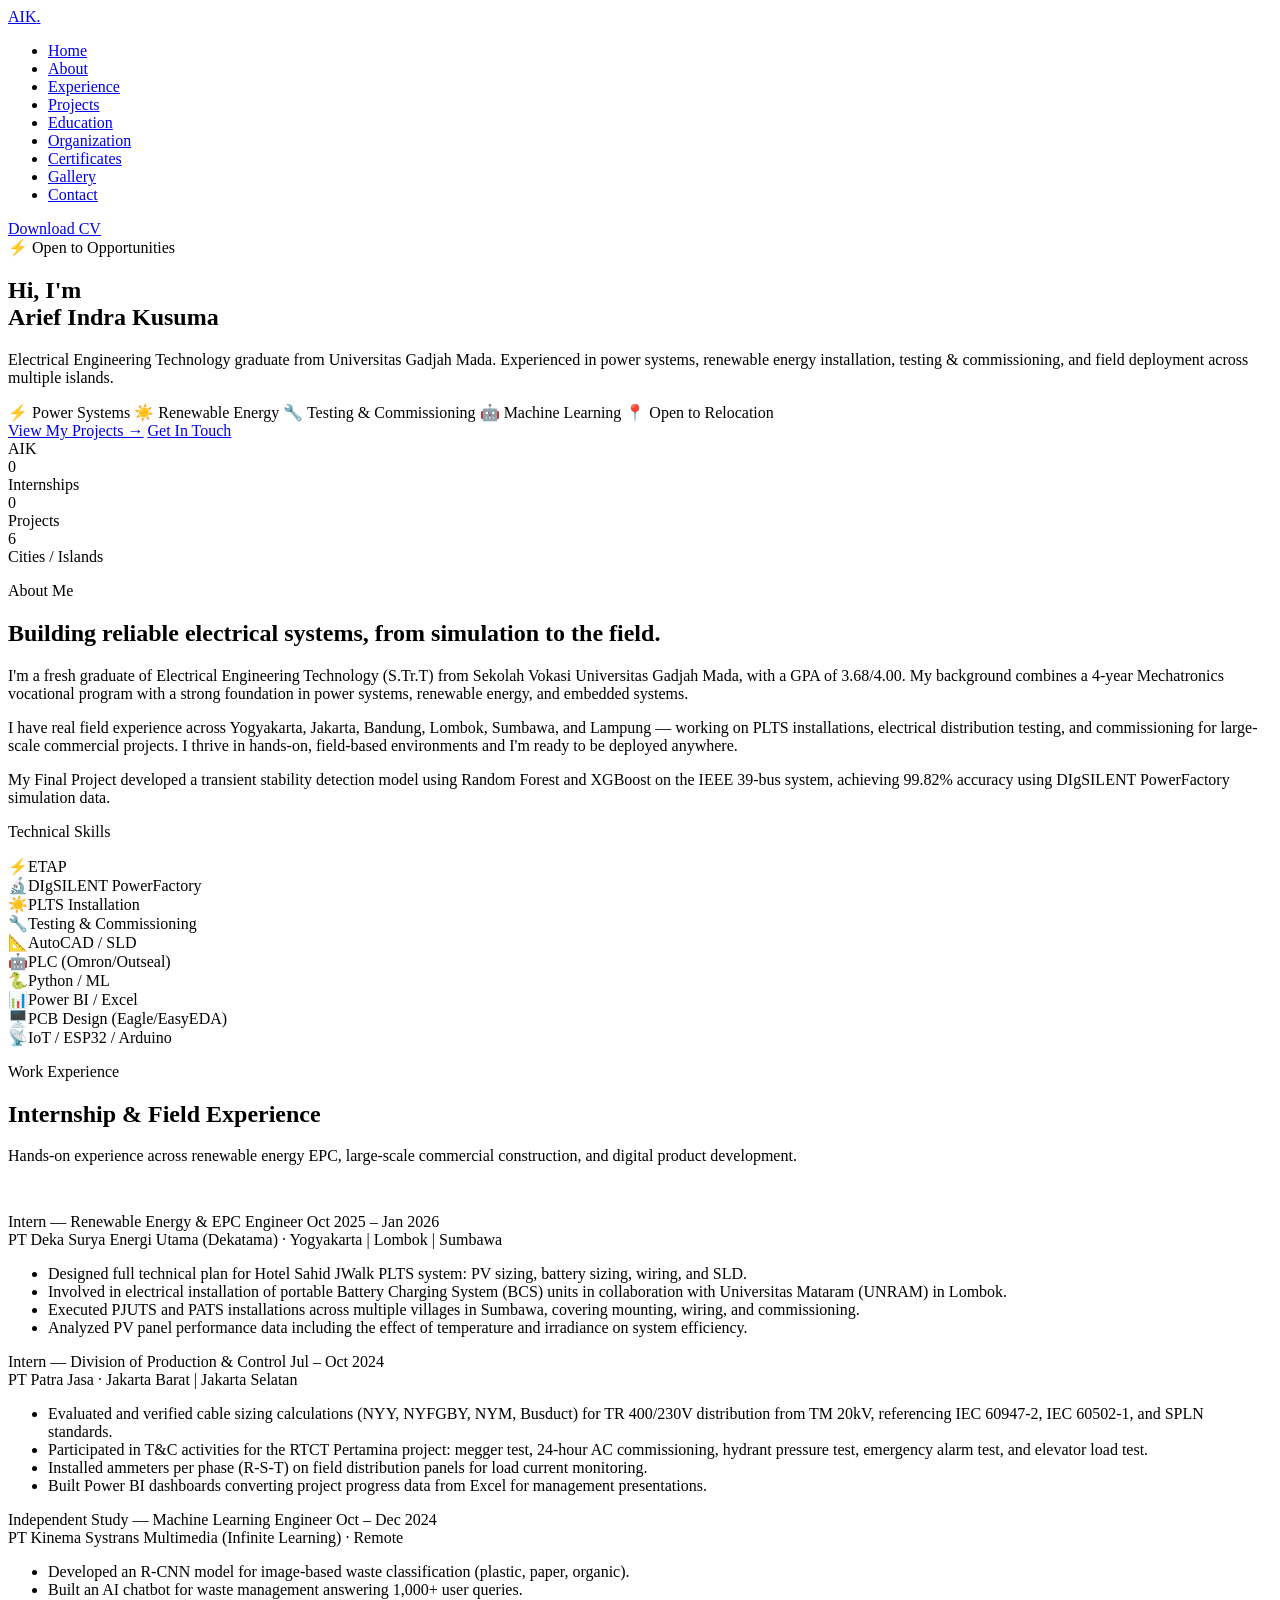
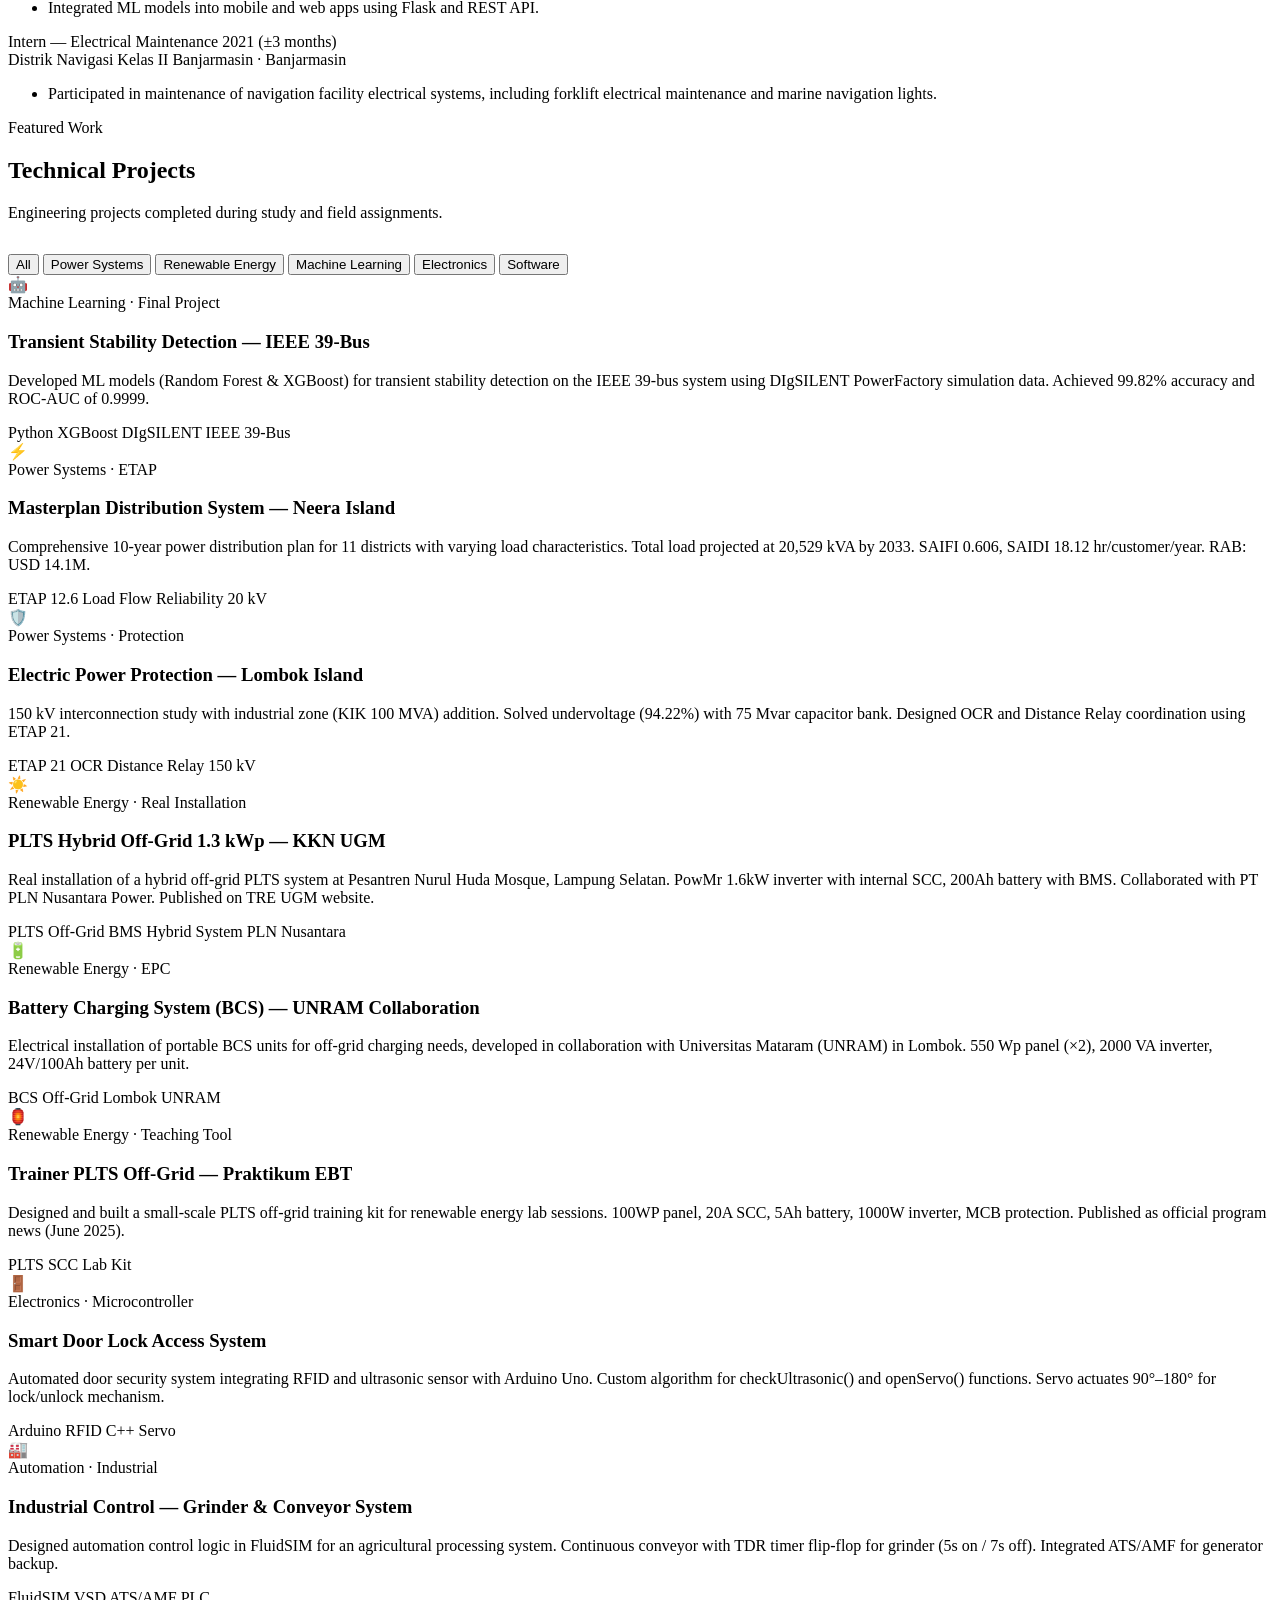
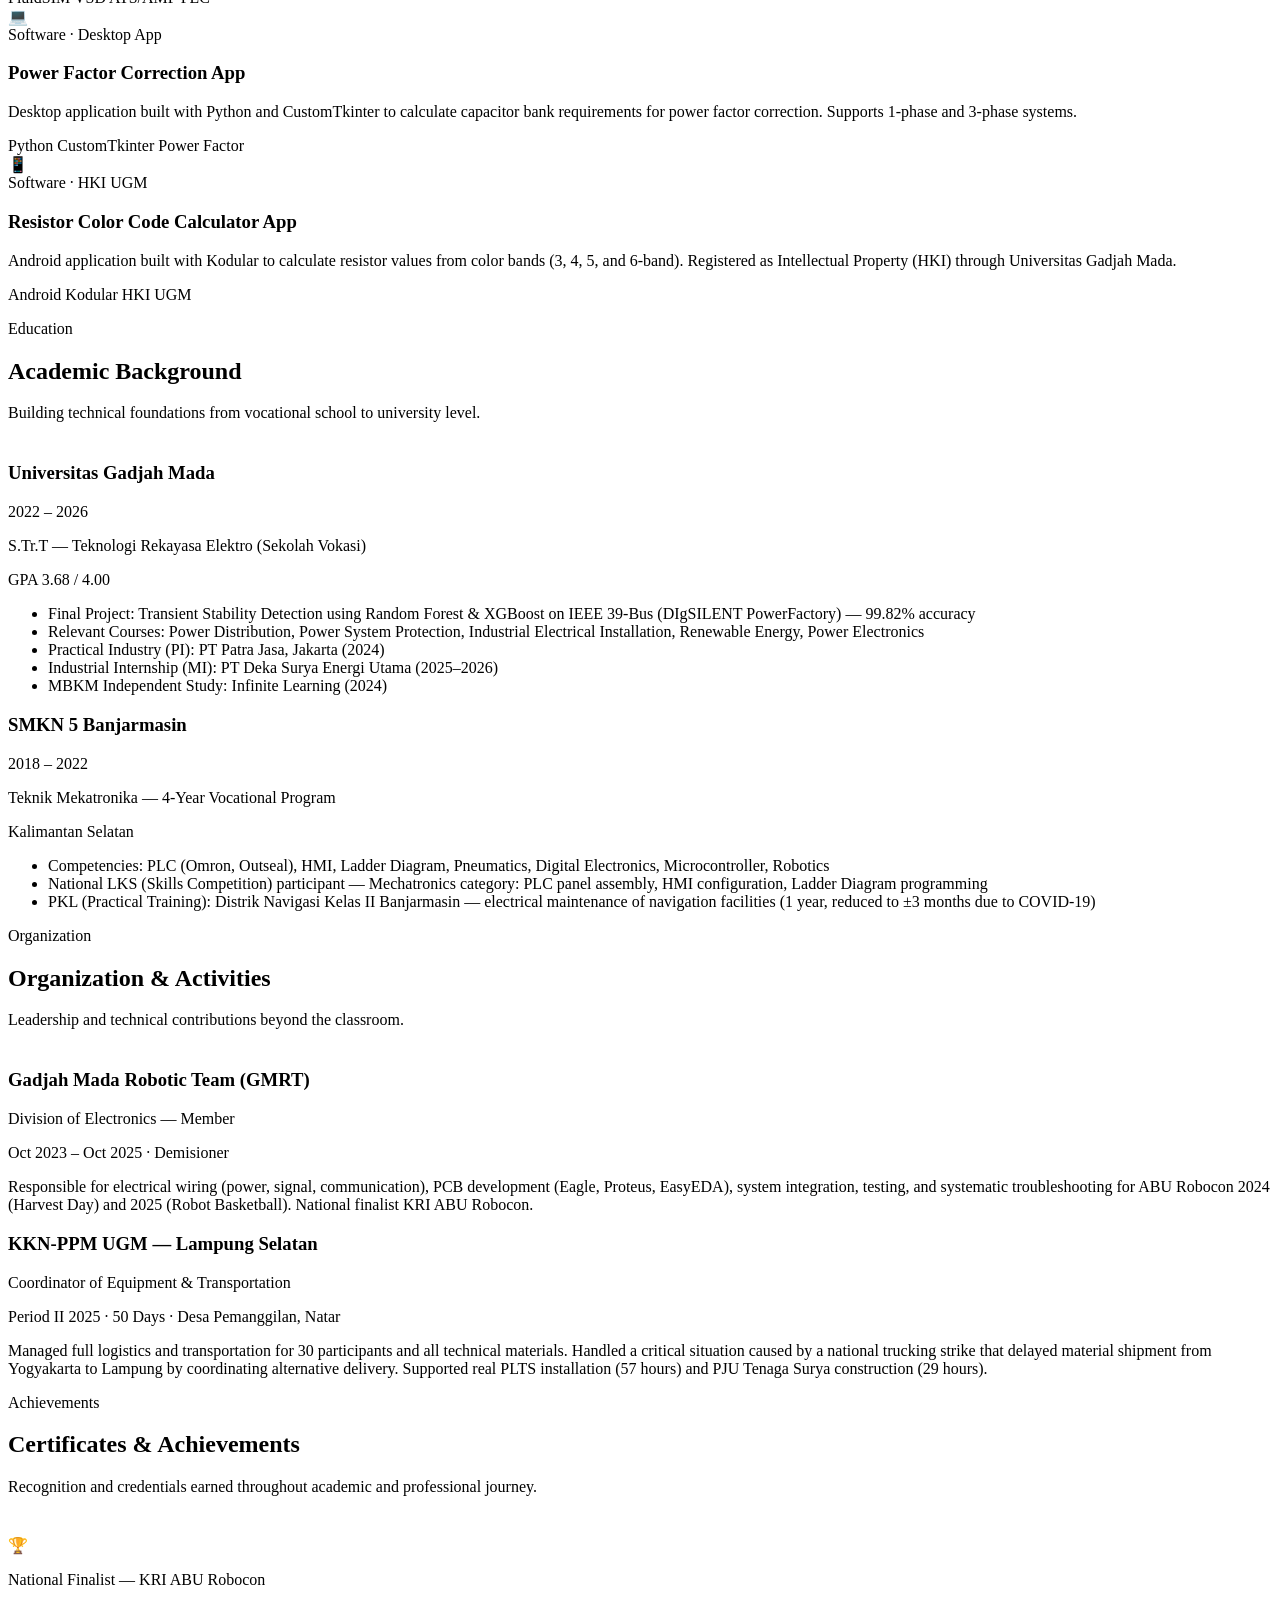
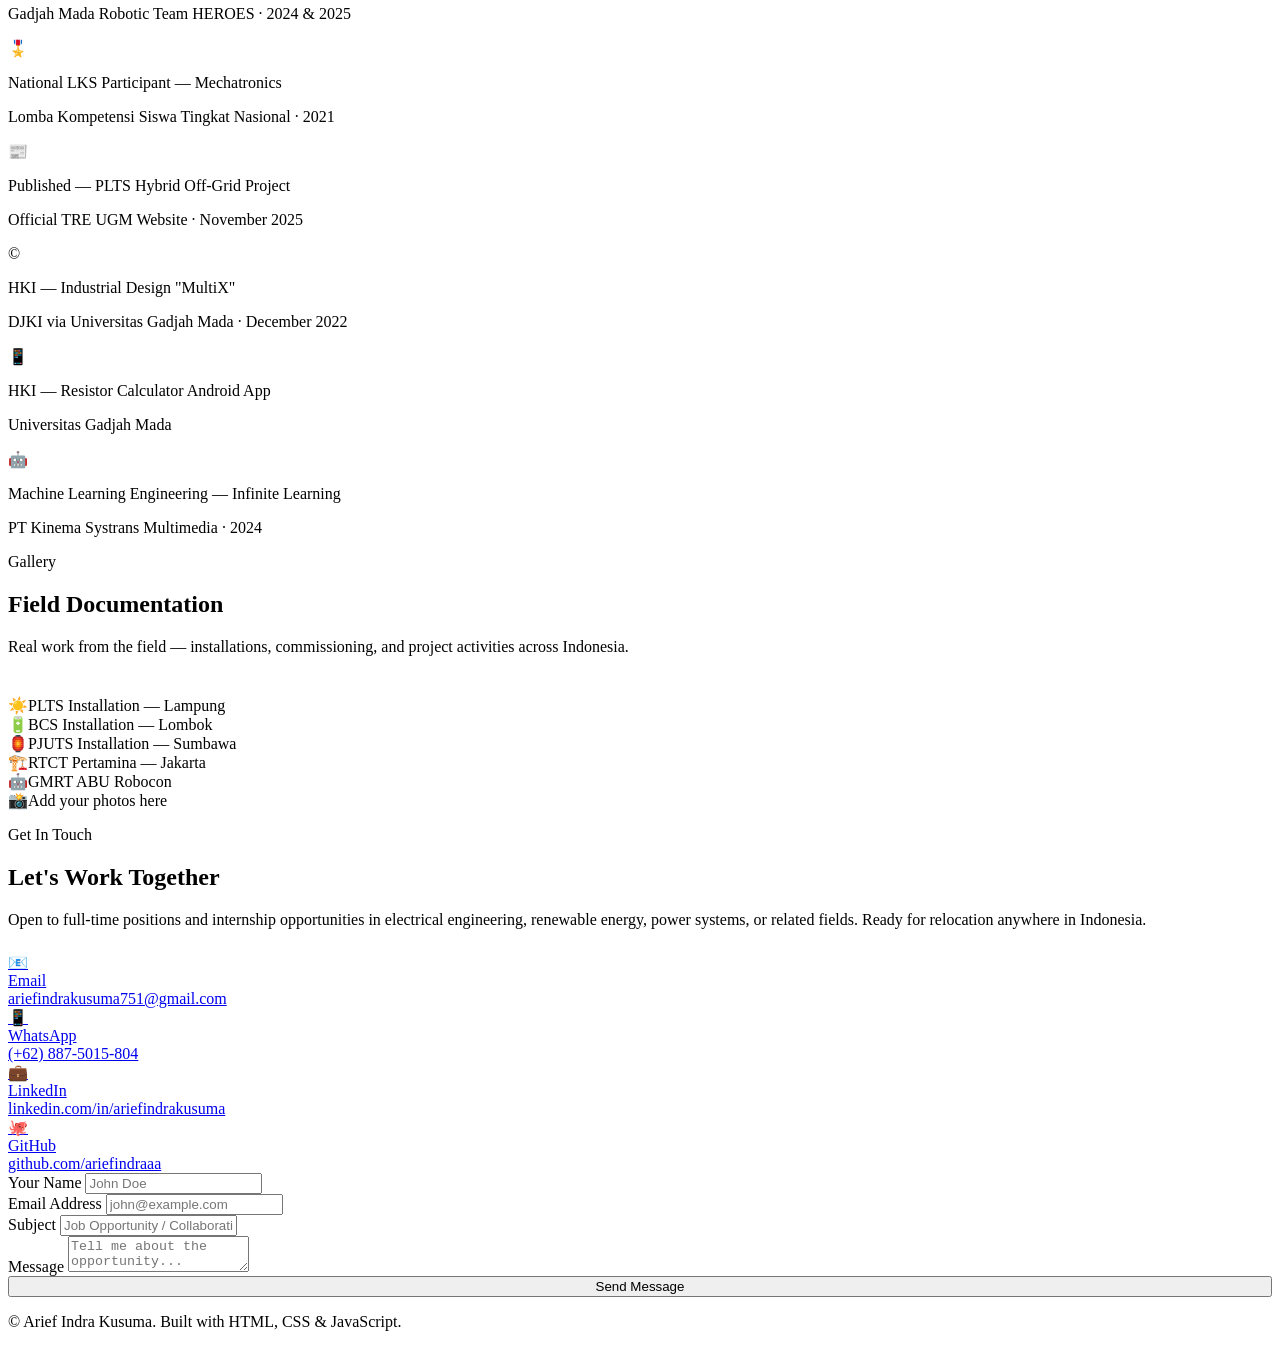
==== index.html @ 34056951 "Add index.html for personal portfolio website This commit adds a new HTML file for a personal portfo" ====
<!DOCTYPE html>
<html lang="en">
<head>
  <meta charset="UTF-8" />
  <meta name="viewport" content="width=device-width, initial-scale=1.0, viewport-fit=cover" />
  <meta name="description" content="Arief Indra Kusuma — Electrical Engineering Technology Graduate from UGM. Power Systems, Renewable Energy, Testing & Commissioning." />
  <title>Arief Indra Kusuma | Electrical Engineer</title>
  <link rel="icon" href="data:image/svg+xml,<svg xmlns='http://www.w3.org/2000/svg' viewBox='0 0 100 100'><text y='.9em' font-size='90'>⚡</text></svg>" />
  <link rel="preconnect" href="https://fonts.googleapis.com" />
  <link rel="preconnect" href="https://fonts.gstatic.com" crossorigin />
  <link href="https://fonts.googleapis.com/css2?family=Inter:wght@400;500;600;700&display=swap" rel="stylesheet" />
  <link rel="stylesheet" href="style.css" />
</head>
<body>

<!-- ═══ NAVBAR ═══ -->
<nav id="navbar">
  <div class="nav-inner">
    <a href="#home" class="nav-logo">AIK<span>.</span></a>
    <ul class="nav-links">
      <li><a href="#home">Home</a></li>
      <li><a href="#about">About</a></li>
      <li><a href="#experience">Experience</a></li>
      <li><a href="#projects">Projects</a></li>
      <li><a href="#education">Education</a></li>
      <li><a href="#organization">Organization</a></li>
      <li><a href="#certificates">Certificates</a></li>
      <li><a href="#gallery">Gallery</a></li>
      <li><a href="#contact">Contact</a></li>
    </ul>
    <a href="assets/cv/CV_Arief_Indra_Kusuma.pdf" target="_blank" class="nav-cta">Download CV</a>
    <div class="nav-toggle" aria-label="Toggle menu">
      <span></span><span></span><span></span>
    </div>
  </div>
</nav>

<!-- ═══ HERO ═══ -->
<section id="home">
  <div class="container">
    <div class="hero-inner">
      <div class="hero-text">
        <div class="hero-badge">⚡ Open to Opportunities</div>
        <h1 class="hero-title">
          Hi, I'm<br>
          <span class="name">Arief Indra Kusuma</span>
        </h1>
        <p class="hero-desc">
          Electrical Engineering Technology graduate from Universitas Gadjah Mada.
          Experienced in power systems, renewable energy installation, testing & commissioning,
          and field deployment across multiple islands.
        </p>
        <div class="hero-tags">
          <span class="hero-tag">⚡ Power Systems</span>
          <span class="hero-tag">☀️ Renewable Energy</span>
          <span class="hero-tag">🔧 Testing & Commissioning</span>
          <span class="hero-tag">🤖 Machine Learning</span>
          <span class="hero-tag">📍 Open to Relocation</span>
        </div>
        <div class="hero-actions">
          <a href="#projects" class="btn btn-primary">View My Projects →</a>
          <a href="#contact" class="btn btn-outline">Get In Touch</a>
        </div>
      </div>
      <div class="hero-image">
        <div class="profile-ring">
          <div class="profile-placeholder">AIK</div>
        </div>
        <div class="hero-stats">
          <div class="stat-card">
            <div class="stat-num accent" data-target="3">0</div>
            <div class="stat-label">Internships</div>
          </div>
          <div class="stat-card">
            <div class="stat-num accent" data-target="10">0</div>
            <div class="stat-label">Projects</div>
          </div>
          <div class="stat-card">
            <div class="stat-num accent">6</div>
            <div class="stat-label">Cities / Islands</div>
          </div>
        </div>
      </div>
    </div>
  </div>
</section>

<!-- ═══ ABOUT ═══ -->
<section id="about">
  <div class="container">
    <div class="about-inner">
      <div class="about-text fade-in">
        <p class="section-label">About Me</p>
        <h2 class="section-title">Building reliable electrical systems, from simulation to the field.</h2>
        <p>I'm a fresh graduate of Electrical Engineering Technology (S.Tr.T) from Sekolah Vokasi Universitas Gadjah Mada, with a GPA of 3.68/4.00. My background combines a 4-year Mechatronics vocational program with a strong foundation in power systems, renewable energy, and embedded systems.</p>
        <p style="margin-top:1rem;">I have real field experience across Yogyakarta, Jakarta, Bandung, Lombok, Sumbawa, and Lampung — working on PLTS installations, electrical distribution testing, and commissioning for large-scale commercial projects. I thrive in hands-on, field-based environments and I'm ready to be deployed anywhere.</p>
        <p style="margin-top:1rem;">My Final Project developed a transient stability detection model using Random Forest and XGBoost on the IEEE 39-bus system, achieving 99.82% accuracy using DIgSILENT PowerFactory simulation data.</p>
      </div>
      <div class="fade-in">
        <p class="section-label">Technical Skills</p>
        <div class="skills-grid">
          <div class="skill-item"><span class="skill-icon">⚡</span><span class="skill-name">ETAP</span></div>
          <div class="skill-item"><span class="skill-icon">🔬</span><span class="skill-name">DIgSILENT PowerFactory</span></div>
          <div class="skill-item"><span class="skill-icon">☀️</span><span class="skill-name">PLTS Installation</span></div>
          <div class="skill-item"><span class="skill-icon">🔧</span><span class="skill-name">Testing & Commissioning</span></div>
          <div class="skill-item"><span class="skill-icon">📐</span><span class="skill-name">AutoCAD / SLD</span></div>
          <div class="skill-item"><span class="skill-icon">🤖</span><span class="skill-name">PLC (Omron/Outseal)</span></div>
          <div class="skill-item"><span class="skill-icon">🐍</span><span class="skill-name">Python / ML</span></div>
          <div class="skill-item"><span class="skill-icon">📊</span><span class="skill-name">Power BI / Excel</span></div>
          <div class="skill-item"><span class="skill-icon">🖥️</span><span class="skill-name">PCB Design (Eagle/EasyEDA)</span></div>
          <div class="skill-item"><span class="skill-icon">📡</span><span class="skill-name">IoT / ESP32 / Arduino</span></div>
        </div>
      </div>
    </div>
  </div>
</section>

<!-- ═══ EXPERIENCE ═══ -->
<section id="experience">
  <div class="container">
    <p class="section-label">Work Experience</p>
    <h2 class="section-title">Internship & Field Experience</h2>
    <p class="section-desc" style="margin-bottom:3rem;">Hands-on experience across renewable energy EPC, large-scale commercial construction, and digital product development.</p>
    <div class="timeline">

      <div class="timeline-item fade-in">
        <div class="timeline-header">
          <span class="timeline-title">Intern — Renewable Energy & EPC Engineer</span>
          <span class="timeline-period">Oct 2025 – Jan 2026</span>
        </div>
        <div class="timeline-company">PT Deka Surya Energi Utama (Dekatama) · Yogyakarta | Lombok | Sumbawa</div>
        <ul class="timeline-points">
          <li>Designed full technical plan for Hotel Sahid JWalk PLTS system: PV sizing, battery sizing, wiring, and SLD.</li>
          <li>Involved in electrical installation of portable Battery Charging System (BCS) units in collaboration with Universitas Mataram (UNRAM) in Lombok.</li>
          <li>Executed PJUTS and PATS installations across multiple villages in Sumbawa, covering mounting, wiring, and commissioning.</li>
          <li>Analyzed PV panel performance data including the effect of temperature and irradiance on system efficiency.</li>
        </ul>
      </div>

      <div class="timeline-item fade-in">
        <div class="timeline-header">
          <span class="timeline-title">Intern — Division of Production & Control</span>
          <span class="timeline-period">Jul – Oct 2024</span>
        </div>
        <div class="timeline-company">PT Patra Jasa · Jakarta Barat | Jakarta Selatan</div>
        <ul class="timeline-points">
          <li>Evaluated and verified cable sizing calculations (NYY, NYFGBY, NYM, Busduct) for TR 400/230V distribution from TM 20kV, referencing IEC 60947-2, IEC 60502-1, and SPLN standards.</li>
          <li>Participated in T&C activities for the RTCT Pertamina project: megger test, 24-hour AC commissioning, hydrant pressure test, emergency alarm test, and elevator load test.</li>
          <li>Installed ammeters per phase (R-S-T) on field distribution panels for load current monitoring.</li>
          <li>Built Power BI dashboards converting project progress data from Excel for management presentations.</li>
        </ul>
      </div>

      <div class="timeline-item fade-in">
        <div class="timeline-header">
          <span class="timeline-title">Independent Study — Machine Learning Engineer</span>
          <span class="timeline-period">Oct – Dec 2024</span>
        </div>
        <div class="timeline-company">PT Kinema Systrans Multimedia (Infinite Learning) · Remote</div>
        <ul class="timeline-points">
          <li>Developed an R-CNN model for image-based waste classification (plastic, paper, organic).</li>
          <li>Built an AI chatbot for waste management answering 1,000+ user queries.</li>
          <li>Integrated ML models into mobile and web apps using Flask and REST API.</li>
        </ul>
      </div>

      <div class="timeline-item fade-in">
        <div class="timeline-header">
          <span class="timeline-title">Intern — Electrical Maintenance</span>
          <span class="timeline-period">2021 (±3 months)</span>
        </div>
        <div class="timeline-company">Distrik Navigasi Kelas II Banjarmasin · Banjarmasin</div>
        <ul class="timeline-points">
          <li>Participated in maintenance of navigation facility electrical systems, including forklift electrical maintenance and marine navigation lights.</li>
        </ul>
      </div>

    </div>
  </div>
</section>

<!-- ═══ PROJECTS ═══ -->
<section id="projects">
  <div class="container">
    <p class="section-label">Featured Work</p>
    <h2 class="section-title">Technical Projects</h2>
    <p class="section-desc" style="margin-bottom:2rem;">Engineering projects completed during study and field assignments.</p>

    <div class="projects-filter">
      <button class="filter-btn active" data-filter="all">All</button>
      <button class="filter-btn" data-filter="power">Power Systems</button>
      <button class="filter-btn" data-filter="renewable">Renewable Energy</button>
      <button class="filter-btn" data-filter="ml">Machine Learning</button>
      <button class="filter-btn" data-filter="electronics">Electronics</button>
      <button class="filter-btn" data-filter="software">Software</button>
    </div>

    <div class="projects-grid">

      <div class="project-card fade-in" data-category="ml">
        <div class="project-thumb">🤖</div>
        <div class="project-body">
          <div class="project-category">Machine Learning · Final Project</div>
          <h3 class="project-title">Transient Stability Detection — IEEE 39-Bus</h3>
          <p class="project-desc">Developed ML models (Random Forest & XGBoost) for transient stability detection on the IEEE 39-bus system using DIgSILENT PowerFactory simulation data. Achieved 99.82% accuracy and ROC-AUC of 0.9999.</p>
          <div class="project-tags">
            <span class="project-tag">Python</span>
            <span class="project-tag">XGBoost</span>
            <span class="project-tag">DIgSILENT</span>
            <span class="project-tag">IEEE 39-Bus</span>
          </div>
        </div>
      </div>

      <div class="project-card fade-in" data-category="power">
        <div class="project-thumb">⚡</div>
        <div class="project-body">
          <div class="project-category">Power Systems · ETAP</div>
          <h3 class="project-title">Masterplan Distribution System — Neera Island</h3>
          <p class="project-desc">Comprehensive 10-year power distribution plan for 11 districts with varying load characteristics. Total load projected at 20,529 kVA by 2033. SAIFI 0.606, SAIDI 18.12 hr/customer/year. RAB: USD 14.1M.</p>
          <div class="project-tags">
            <span class="project-tag">ETAP 12.6</span>
            <span class="project-tag">Load Flow</span>
            <span class="project-tag">Reliability</span>
            <span class="project-tag">20 kV</span>
          </div>
        </div>
      </div>

      <div class="project-card fade-in" data-category="power">
        <div class="project-thumb">🛡️</div>
        <div class="project-body">
          <div class="project-category">Power Systems · Protection</div>
          <h3 class="project-title">Electric Power Protection — Lombok Island</h3>
          <p class="project-desc">150 kV interconnection study with industrial zone (KIK 100 MVA) addition. Solved undervoltage (94.22%) with 75 Mvar capacitor bank. Designed OCR and Distance Relay coordination using ETAP 21.</p>
          <div class="project-tags">
            <span class="project-tag">ETAP 21</span>
            <span class="project-tag">OCR</span>
            <span class="project-tag">Distance Relay</span>
            <span class="project-tag">150 kV</span>
          </div>
        </div>
      </div>

      <div class="project-card fade-in" data-category="renewable">
        <div class="project-thumb">☀️</div>
        <div class="project-body">
          <div class="project-category">Renewable Energy · Real Installation</div>
          <h3 class="project-title">PLTS Hybrid Off-Grid 1.3 kWp — KKN UGM</h3>
          <p class="project-desc">Real installation of a hybrid off-grid PLTS system at Pesantren Nurul Huda Mosque, Lampung Selatan. PowMr 1.6kW inverter with internal SCC, 200Ah battery with BMS. Collaborated with PT PLN Nusantara Power. Published on TRE UGM website.</p>
          <div class="project-tags">
            <span class="project-tag">PLTS Off-Grid</span>
            <span class="project-tag">BMS</span>
            <span class="project-tag">Hybrid System</span>
            <span class="project-tag">PLN Nusantara</span>
          </div>
        </div>
      </div>

      <div class="project-card fade-in" data-category="renewable">
        <div class="project-thumb">🔋</div>
        <div class="project-body">
          <div class="project-category">Renewable Energy · EPC</div>
          <h3 class="project-title">Battery Charging System (BCS) — UNRAM Collaboration</h3>
          <p class="project-desc">Electrical installation of portable BCS units for off-grid charging needs, developed in collaboration with Universitas Mataram (UNRAM) in Lombok. 550 Wp panel (×2), 2000 VA inverter, 24V/100Ah battery per unit.</p>
          <div class="project-tags">
            <span class="project-tag">BCS</span>
            <span class="project-tag">Off-Grid</span>
            <span class="project-tag">Lombok</span>
            <span class="project-tag">UNRAM</span>
          </div>
        </div>
      </div>

      <div class="project-card fade-in" data-category="renewable">
        <div class="project-thumb">🏮</div>
        <div class="project-body">
          <div class="project-category">Renewable Energy · Teaching Tool</div>
          <h3 class="project-title">Trainer PLTS Off-Grid — Praktikum EBT</h3>
          <p class="project-desc">Designed and built a small-scale PLTS off-grid training kit for renewable energy lab sessions. 100WP panel, 20A SCC, 5Ah battery, 1000W inverter, MCB protection. Published as official program news (June 2025).</p>
          <div class="project-tags">
            <span class="project-tag">PLTS</span>
            <span class="project-tag">SCC</span>
            <span class="project-tag">Lab Kit</span>
          </div>
        </div>
      </div>

      <div class="project-card fade-in" data-category="electronics">
        <div class="project-thumb">🚪</div>
        <div class="project-body">
          <div class="project-category">Electronics · Microcontroller</div>
          <h3 class="project-title">Smart Door Lock Access System</h3>
          <p class="project-desc">Automated door security system integrating RFID and ultrasonic sensor with Arduino Uno. Custom algorithm for checkUltrasonic() and openServo() functions. Servo actuates 90°–180° for lock/unlock mechanism.</p>
          <div class="project-tags">
            <span class="project-tag">Arduino</span>
            <span class="project-tag">RFID</span>
            <span class="project-tag">C++</span>
            <span class="project-tag">Servo</span>
          </div>
        </div>
      </div>

      <div class="project-card fade-in" data-category="electronics">
        <div class="project-thumb">🏭</div>
        <div class="project-body">
          <div class="project-category">Automation · Industrial</div>
          <h3 class="project-title">Industrial Control — Grinder & Conveyor System</h3>
          <p class="project-desc">Designed automation control logic in FluidSIM for an agricultural processing system. Continuous conveyor with TDR timer flip-flop for grinder (5s on / 7s off). Integrated ATS/AMF for generator backup.</p>
          <div class="project-tags">
            <span class="project-tag">FluidSIM</span>
            <span class="project-tag">VSD</span>
            <span class="project-tag">ATS/AMF</span>
            <span class="project-tag">PLC</span>
          </div>
        </div>
      </div>

      <div class="project-card fade-in" data-category="software">
        <div class="project-thumb">💻</div>
        <div class="project-body">
          <div class="project-category">Software · Desktop App</div>
          <h3 class="project-title">Power Factor Correction App</h3>
          <p class="project-desc">Desktop application built with Python and CustomTkinter to calculate capacitor bank requirements for power factor correction. Supports 1-phase and 3-phase systems.</p>
          <div class="project-tags">
            <span class="project-tag">Python</span>
            <span class="project-tag">CustomTkinter</span>
            <span class="project-tag">Power Factor</span>
          </div>
        </div>
      </div>

      <div class="project-card fade-in" data-category="software">
        <div class="project-thumb">📱</div>
        <div class="project-body">
          <div class="project-category">Software · HKI UGM</div>
          <h3 class="project-title">Resistor Color Code Calculator App</h3>
          <p class="project-desc">Android application built with Kodular to calculate resistor values from color bands (3, 4, 5, and 6-band). Registered as Intellectual Property (HKI) through Universitas Gadjah Mada.</p>
          <div class="project-tags">
            <span class="project-tag">Android</span>
            <span class="project-tag">Kodular</span>
            <span class="project-tag">HKI UGM</span>
          </div>
        </div>
      </div>

    </div>
  </div>
</section>

<!-- ═══ EDUCATION ═══ -->
<section id="education">
  <div class="container">
    <p class="section-label">Education</p>
    <h2 class="section-title">Academic Background</h2>
    <p class="section-desc" style="margin-bottom:2.5rem;">Building technical foundations from vocational school to university level.</p>
    <div class="edu-grid">

      <div class="edu-card fade-in">
        <div class="edu-header">
          <h3 class="edu-school">Universitas Gadjah Mada</h3>
          <span class="edu-period">2022 – 2026</span>
        </div>
        <p class="edu-degree">S.Tr.T — Teknologi Rekayasa Elektro (Sekolah Vokasi)</p>
        <p class="edu-gpa">GPA 3.68 / 4.00</p>
        <ul class="edu-items">
          <li>Final Project: Transient Stability Detection using Random Forest & XGBoost on IEEE 39-Bus (DIgSILENT PowerFactory) — 99.82% accuracy</li>
          <li>Relevant Courses: Power Distribution, Power System Protection, Industrial Electrical Installation, Renewable Energy, Power Electronics</li>
          <li>Practical Industry (PI): PT Patra Jasa, Jakarta (2024)</li>
          <li>Industrial Internship (MI): PT Deka Surya Energi Utama (2025–2026)</li>
          <li>MBKM Independent Study: Infinite Learning (2024)</li>
        </ul>
      </div>

      <div class="edu-card fade-in">
        <div class="edu-header">
          <h3 class="edu-school">SMKN 5 Banjarmasin</h3>
          <span class="edu-period">2018 – 2022</span>
        </div>
        <p class="edu-degree">Teknik Mekatronika — 4-Year Vocational Program</p>
        <p class="edu-gpa">Kalimantan Selatan</p>
        <ul class="edu-items">
          <li>Competencies: PLC (Omron, Outseal), HMI, Ladder Diagram, Pneumatics, Digital Electronics, Microcontroller, Robotics</li>
          <li>National LKS (Skills Competition) participant — Mechatronics category: PLC panel assembly, HMI configuration, Ladder Diagram programming</li>
          <li>PKL (Practical Training): Distrik Navigasi Kelas II Banjarmasin — electrical maintenance of navigation facilities (1 year, reduced to ±3 months due to COVID-19)</li>
        </ul>
      </div>

    </div>
  </div>
</section>

<!-- ═══ ORGANIZATION ═══ -->
<section id="organization">
  <div class="container">
    <p class="section-label">Organization</p>
    <h2 class="section-title">Organization & Activities</h2>
    <p class="section-desc" style="margin-bottom:2.5rem;">Leadership and technical contributions beyond the classroom.</p>
    <div class="org-grid">

      <div class="org-card fade-in">
        <h3 class="org-name">Gadjah Mada Robotic Team (GMRT)</h3>
        <p class="org-role">Division of Electronics — Member</p>
        <p class="org-period">Oct 2023 – Oct 2025 · Demisioner</p>
        <p class="org-desc">Responsible for electrical wiring (power, signal, communication), PCB development (Eagle, Proteus, EasyEDA), system integration, testing, and systematic troubleshooting for ABU Robocon 2024 (Harvest Day) and 2025 (Robot Basketball). National finalist KRI ABU Robocon.</p>
      </div>

      <div class="org-card fade-in">
        <h3 class="org-name">KKN-PPM UGM — Lampung Selatan</h3>
        <p class="org-role">Coordinator of Equipment & Transportation</p>
        <p class="org-period">Period II 2025 · 50 Days · Desa Pemanggilan, Natar</p>
        <p class="org-desc">Managed full logistics and transportation for 30 participants and all technical materials. Handled a critical situation caused by a national trucking strike that delayed material shipment from Yogyakarta to Lampung by coordinating alternative delivery. Supported real PLTS installation (57 hours) and PJU Tenaga Surya construction (29 hours).</p>
      </div>

    </div>
  </div>
</section>

<!-- ═══ CERTIFICATES ═══ -->
<section id="certificates">
  <div class="container">
    <p class="section-label">Achievements</p>
    <h2 class="section-title">Certificates & Achievements</h2>
    <p class="section-desc" style="margin-bottom:2.5rem;">Recognition and credentials earned throughout academic and professional journey.</p>
    <div class="cert-grid">
      <div class="cert-card fade-in">
        <span class="cert-icon">🏆</span>
        <div>
          <p class="cert-name">National Finalist — KRI ABU Robocon</p>
          <p class="cert-issuer">Gadjah Mada Robotic Team HEROES · 2024 & 2025</p>
        </div>
      </div>
      <div class="cert-card fade-in">
        <span class="cert-icon">🎖️</span>
        <div>
          <p class="cert-name">National LKS Participant — Mechatronics</p>
          <p class="cert-issuer">Lomba Kompetensi Siswa Tingkat Nasional · 2021</p>
        </div>
      </div>
      <div class="cert-card fade-in">
        <span class="cert-icon">📰</span>
        <div>
          <p class="cert-name">Published — PLTS Hybrid Off-Grid Project</p>
          <p class="cert-issuer">Official TRE UGM Website · November 2025</p>
        </div>
      </div>
      <div class="cert-card fade-in">
        <span class="cert-icon">©️</span>
        <div>
          <p class="cert-name">HKI — Industrial Design "MultiX"</p>
          <p class="cert-issuer">DJKI via Universitas Gadjah Mada · December 2022</p>
        </div>
      </div>
      <div class="cert-card fade-in">
        <span class="cert-icon">📱</span>
        <div>
          <p class="cert-name">HKI — Resistor Calculator Android App</p>
          <p class="cert-issuer">Universitas Gadjah Mada</p>
        </div>
      </div>
      <div class="cert-card fade-in">
        <span class="cert-icon">🤖</span>
        <div>
          <p class="cert-name">Machine Learning Engineering — Infinite Learning</p>
          <p class="cert-issuer">PT Kinema Systrans Multimedia · 2024</p>
        </div>
      </div>
    </div>
  </div>
</section>

<!-- ═══ GALLERY ═══ -->
<section id="gallery">
  <div class="container">
    <p class="section-label">Gallery</p>
    <h2 class="section-title">Field Documentation</h2>
    <p class="section-desc" style="margin-bottom:2.5rem;">Real work from the field — installations, commissioning, and project activities across Indonesia.</p>
    <div class="gallery-grid">
      <div class="gallery-item fade-in">
        <div class="gallery-placeholder"><span>☀️</span>PLTS Installation — Lampung</div>
      </div>
      <div class="gallery-item fade-in">
        <div class="gallery-placeholder"><span>🔋</span>BCS Installation — Lombok</div>
      </div>
      <div class="gallery-item fade-in">
        <div class="gallery-placeholder"><span>🏮</span>PJUTS Installation — Sumbawa</div>
      </div>
      <div class="gallery-item fade-in">
        <div class="gallery-placeholder"><span>🏗️</span>RTCT Pertamina — Jakarta</div>
      </div>
      <div class="gallery-item fade-in">
        <div class="gallery-placeholder"><span>🤖</span>GMRT ABU Robocon</div>
      </div>
      <div class="gallery-item fade-in">
        <div class="gallery-placeholder"><span>📸</span>Add your photos here</div>
      </div>
    </div>
  </div>
</section>

<!-- ═══ CONTACT ═══ -->
<section id="contact">
  <div class="container">
    <div class="contact-inner">
      <div class="fade-in">
        <p class="section-label">Get In Touch</p>
        <h2 class="section-title">Let's Work Together</h2>
        <p style="margin-bottom:1.5rem;">Open to full-time positions and internship opportunities in electrical engineering, renewable energy, power systems, or related fields. Ready for relocation anywhere in Indonesia.</p>
        <div class="contact-links">
          <a href="mailto:ariefindrakusuma751@gmail.com" class="contact-link">
            <span class="contact-link-icon">📧</span>
            <div>
              <div class="contact-link-label">Email</div>
              <div class="contact-link-value">ariefindrakusuma751@gmail.com</div>
            </div>
          </a>
          <a href="https://wa.me/6288750158​04" target="_blank" class="contact-link">
            <span class="contact-link-icon">📱</span>
            <div>
              <div class="contact-link-label">WhatsApp</div>
              <div class="contact-link-value">(+62) 887-5015-804</div>
            </div>
          </a>
          <a href="https://www.linkedin.com/in/ariefindrakusuma/" target="_blank" class="contact-link">
            <span class="contact-link-icon">💼</span>
            <div>
              <div class="contact-link-label">LinkedIn</div>
              <div class="contact-link-value">linkedin.com/in/ariefindrakusuma</div>
            </div>
          </a>
          <a href="https://github.com/ariefindraaa" target="_blank" class="contact-link">
            <span class="contact-link-icon">🐙</span>
            <div>
              <div class="contact-link-label">GitHub</div>
              <div class="contact-link-value">github.com/ariefindraaa</div>
            </div>
          </a>
        </div>
      </div>
      <div class="fade-in">
        <form id="contactForm" action="https://formspree.io/f/YOUR_FORM_ID" method="POST">
          <div class="form-group">
            <label for="name">Your Name</label>
            <input type="text" id="name" name="name" placeholder="John Doe" required />
          </div>
          <div class="form-group">
            <label for="email">Email Address</label>
            <input type="email" id="email" name="email" placeholder="john@example.com" required />
          </div>
          <div class="form-group">
            <label for="subject">Subject</label>
            <input type="text" id="subject" name="subject" placeholder="Job Opportunity / Collaboration" required />
          </div>
          <div class="form-group">
            <label for="message">Message</label>
            <textarea id="message" name="message" placeholder="Tell me about the opportunity..." required></textarea>
          </div>
          <button type="submit" class="btn btn-primary" style="width:100%; justify-content:center;">Send Message</button>
        </form>
      </div>
    </div>
  </div>
</section>

<!-- ═══ FOOTER ═══ -->
<footer>
  <div class="container">
    <p>© <span id="year"></span> <span>Arief Indra Kusuma</span>. Built with HTML, CSS & JavaScript.</p>
  </div>
</footer>

<script src="script.js"></script>
</body>
</html>
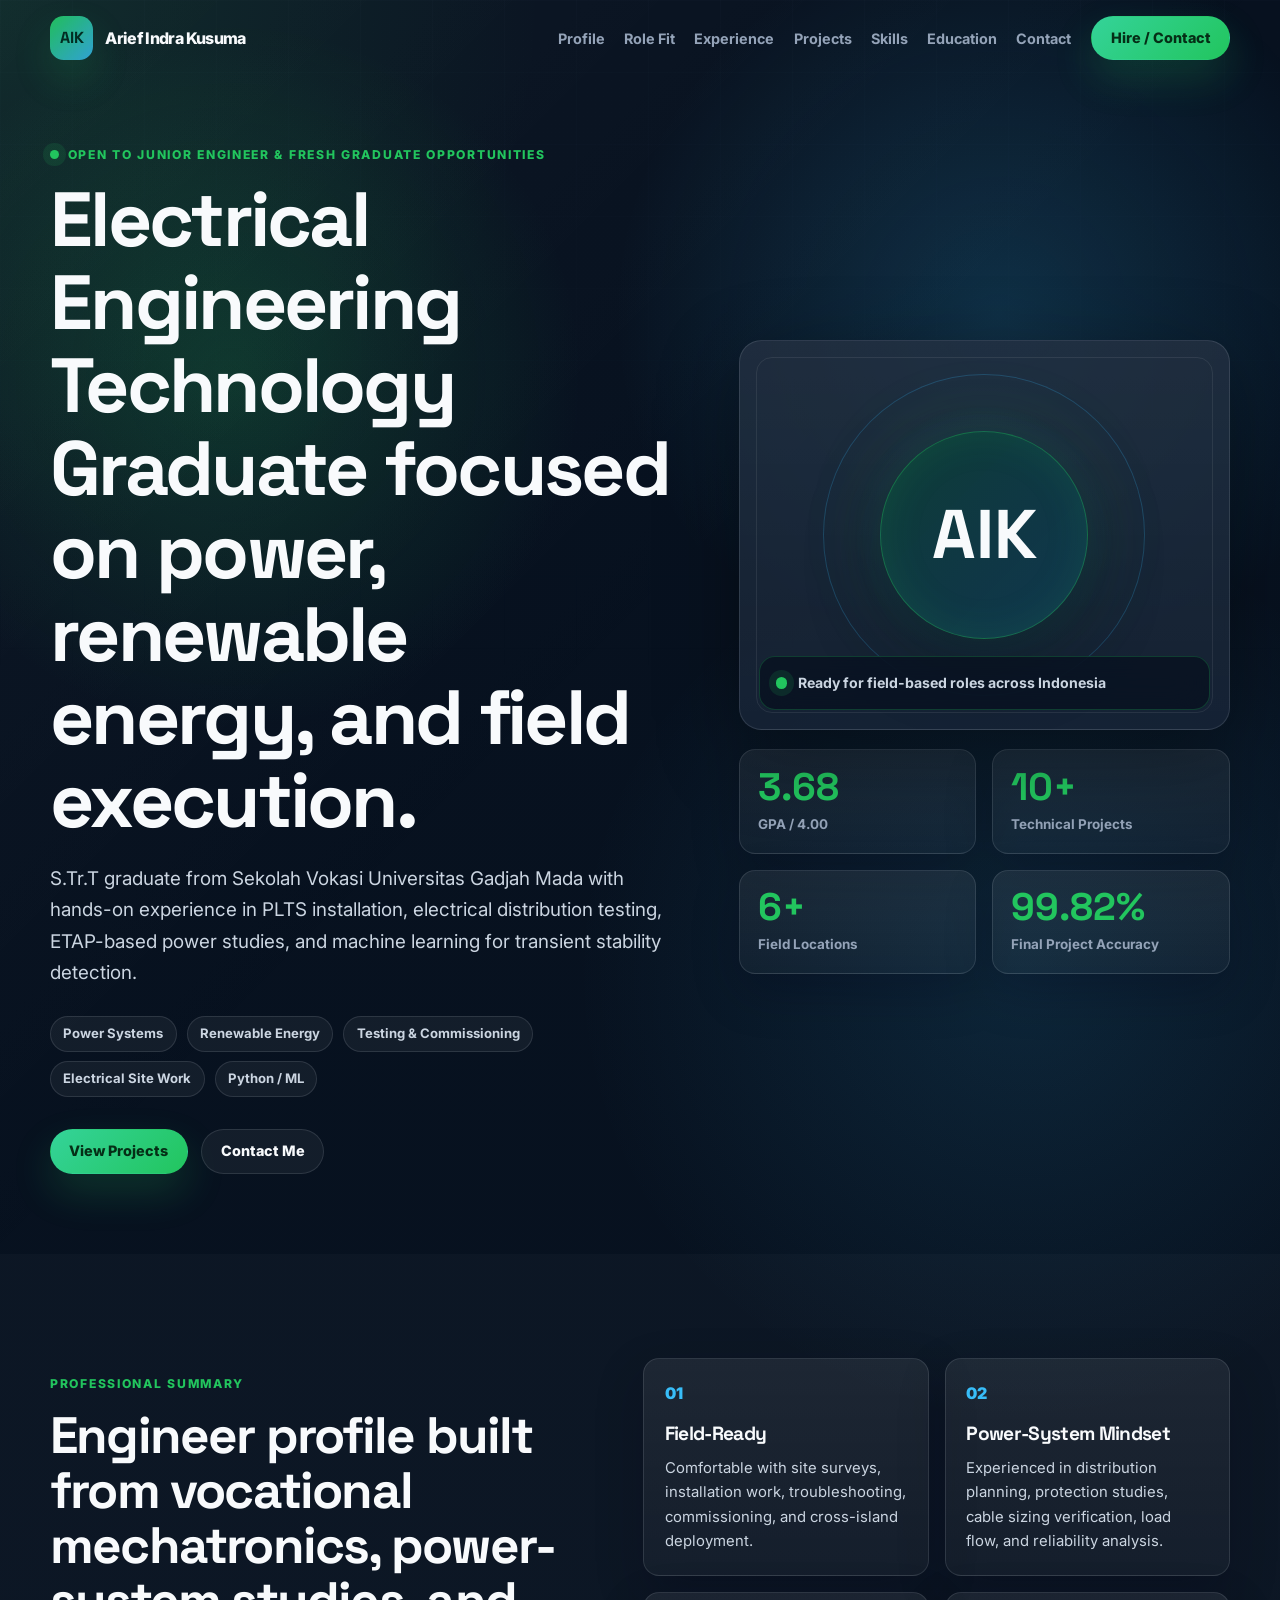
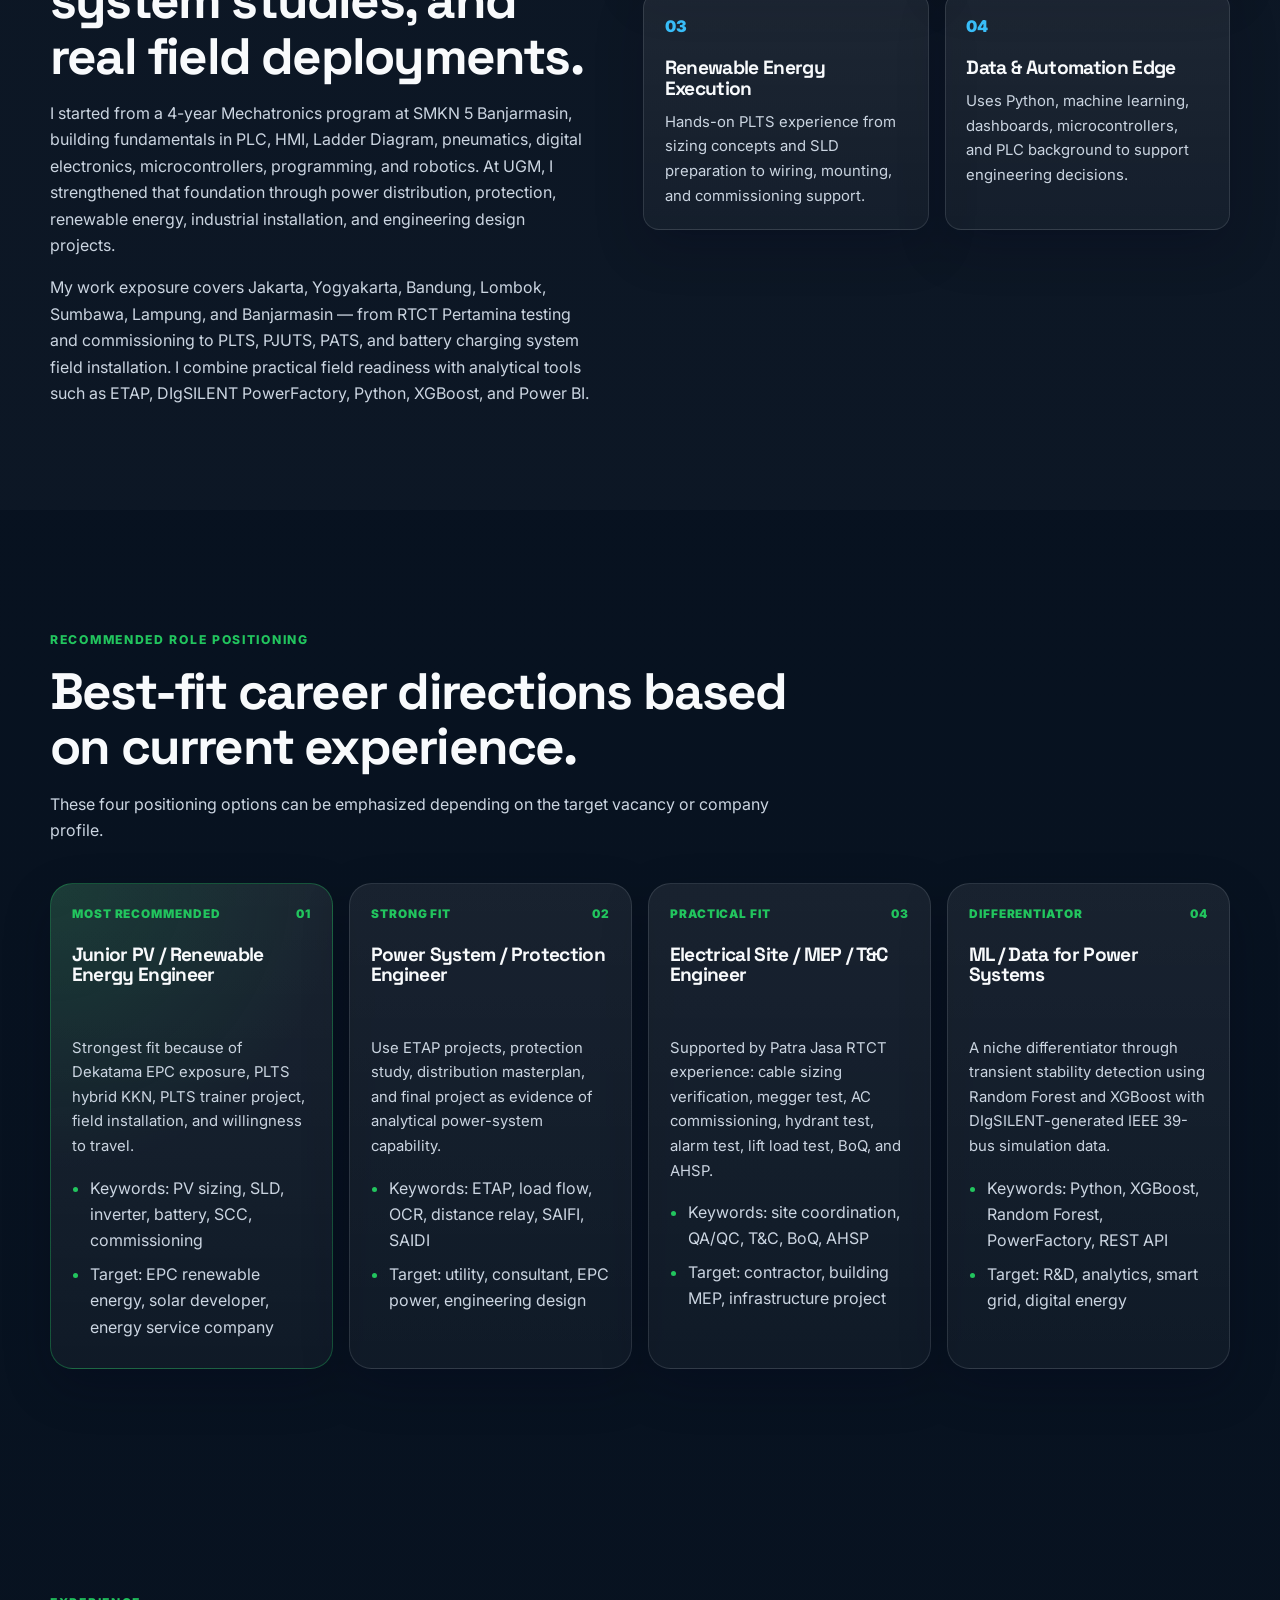
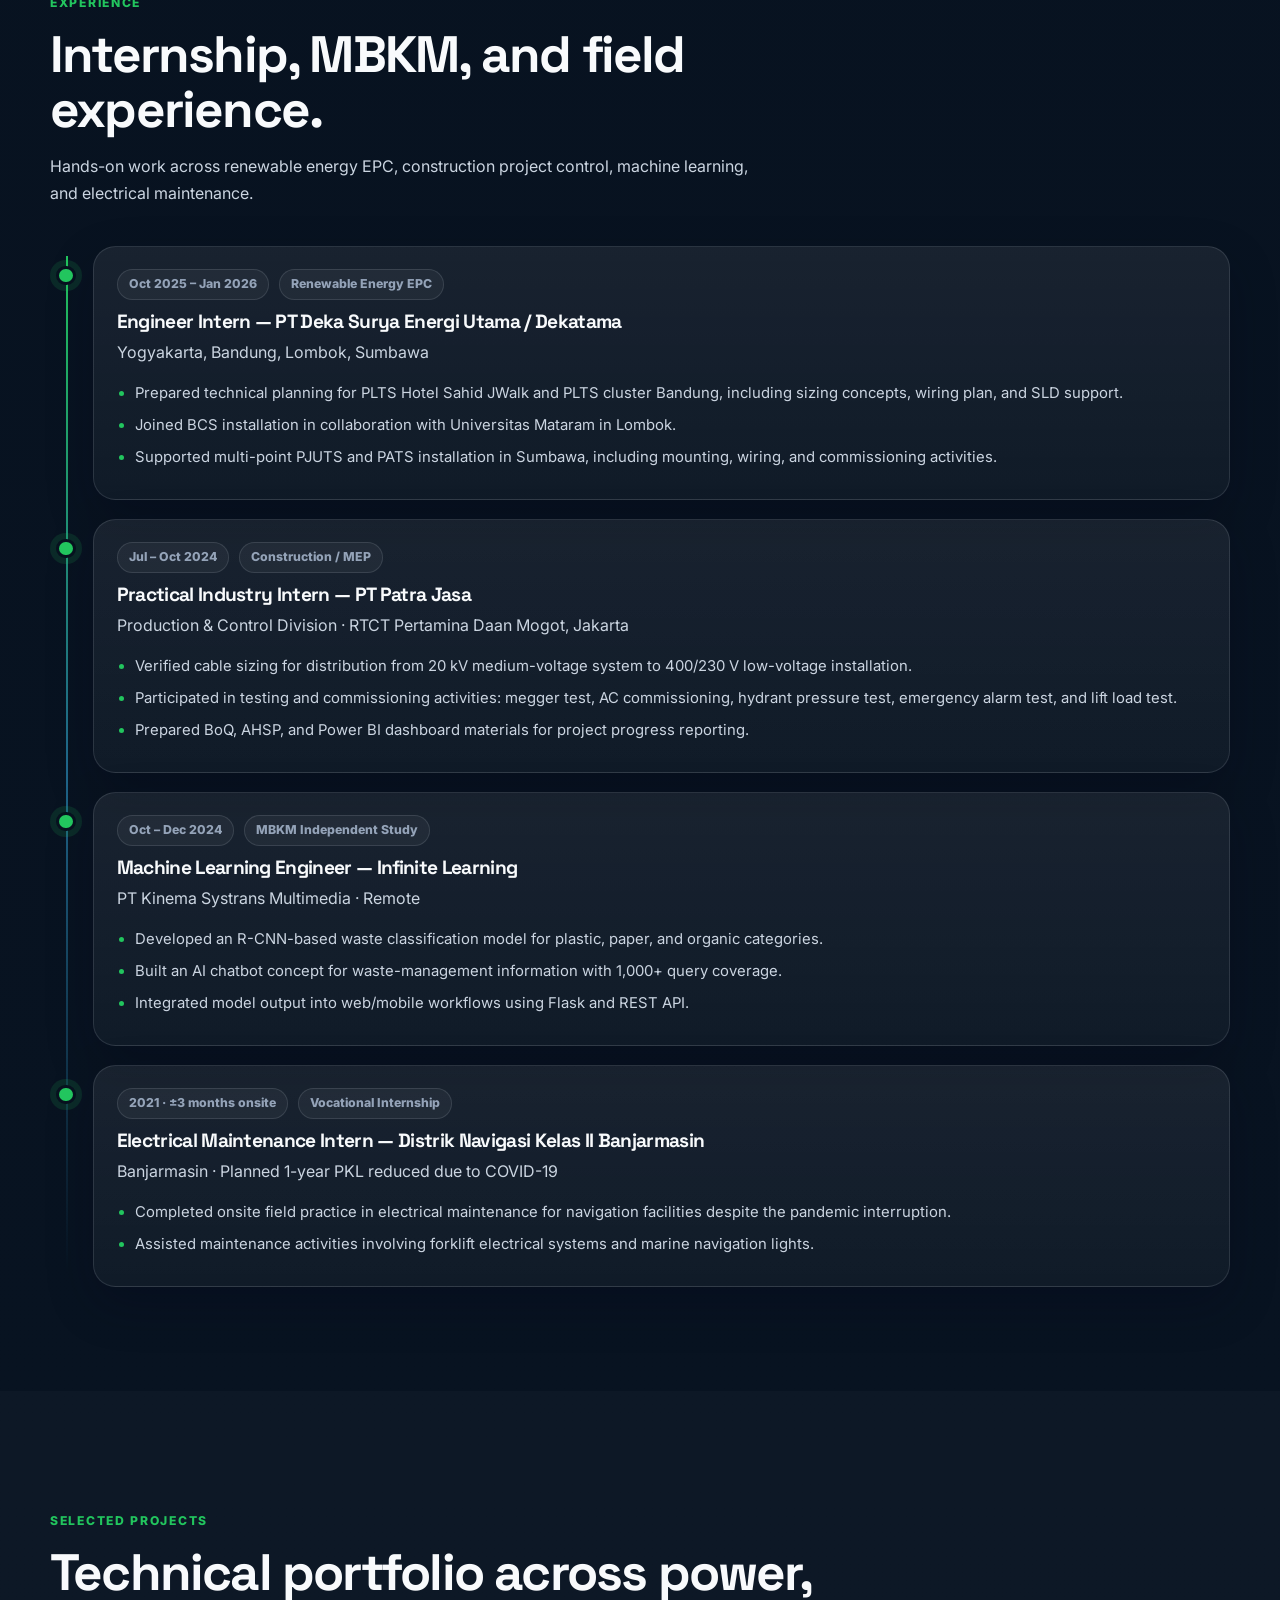
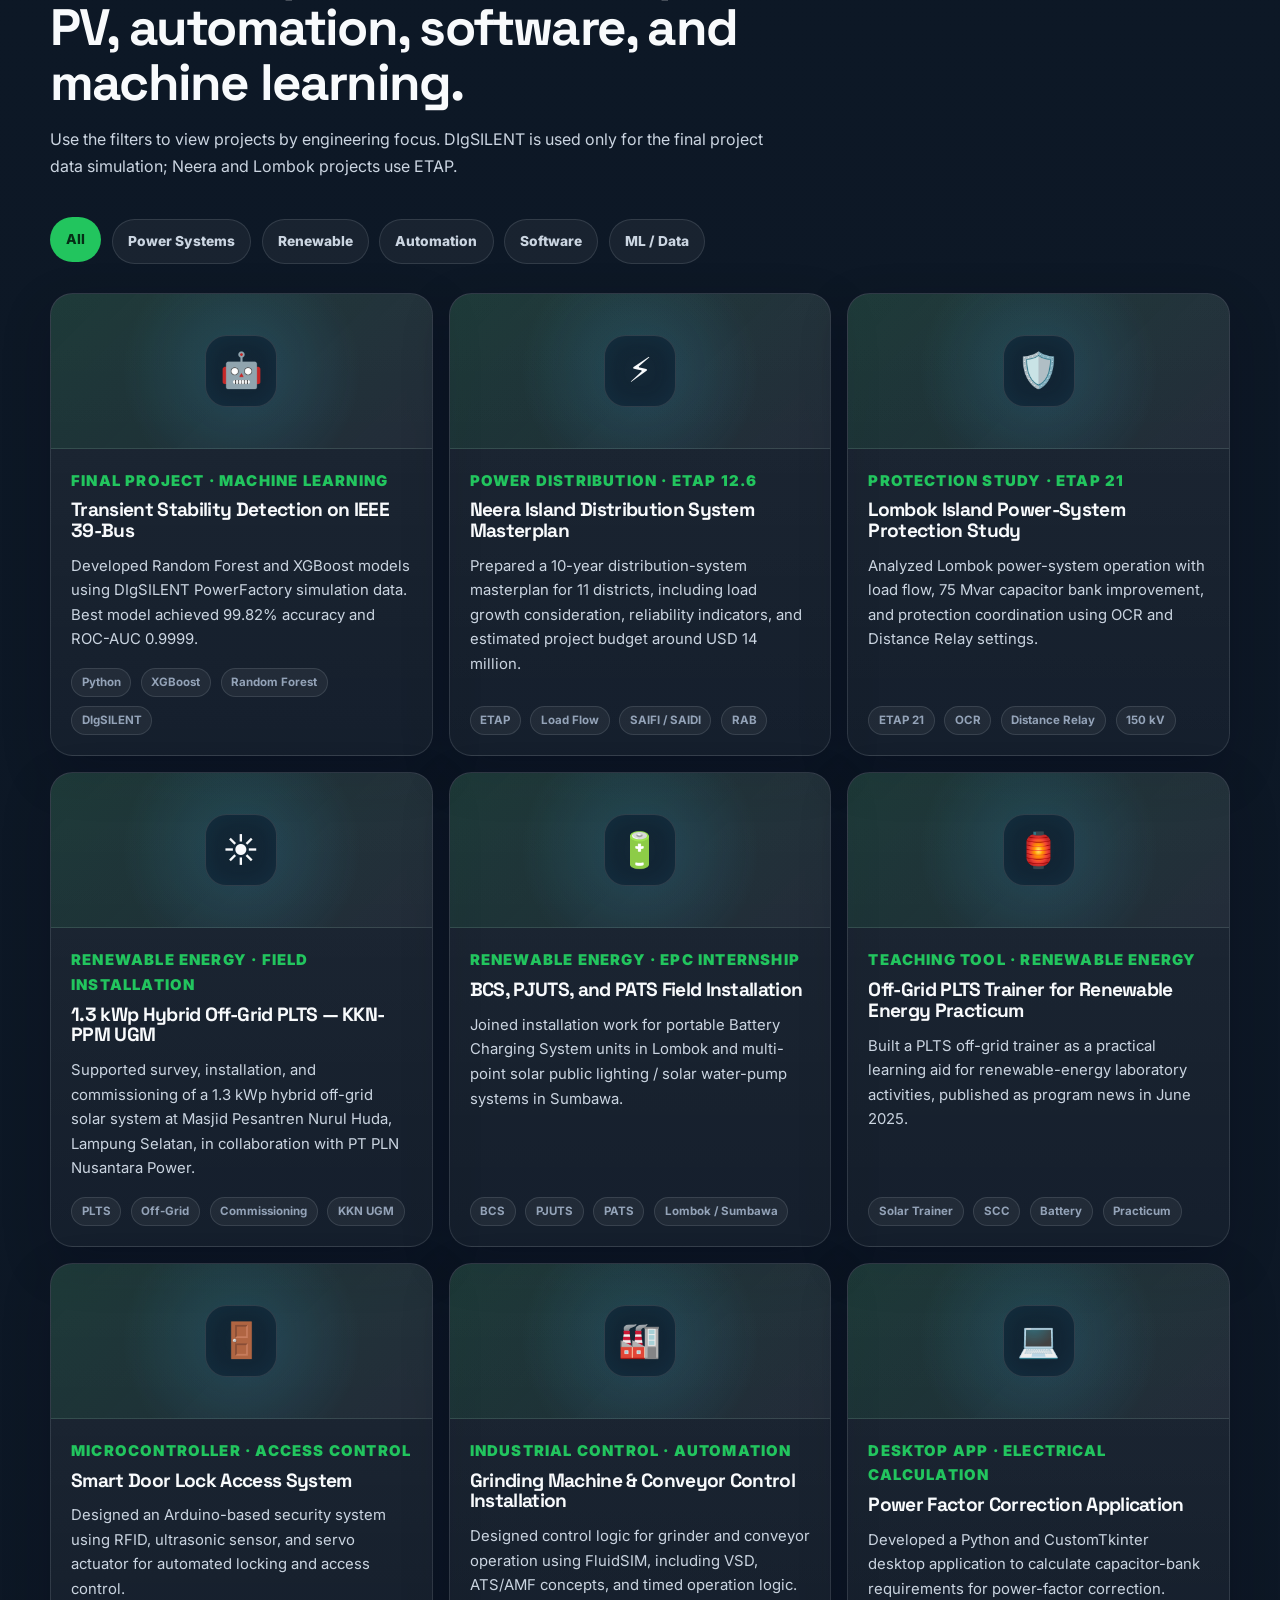
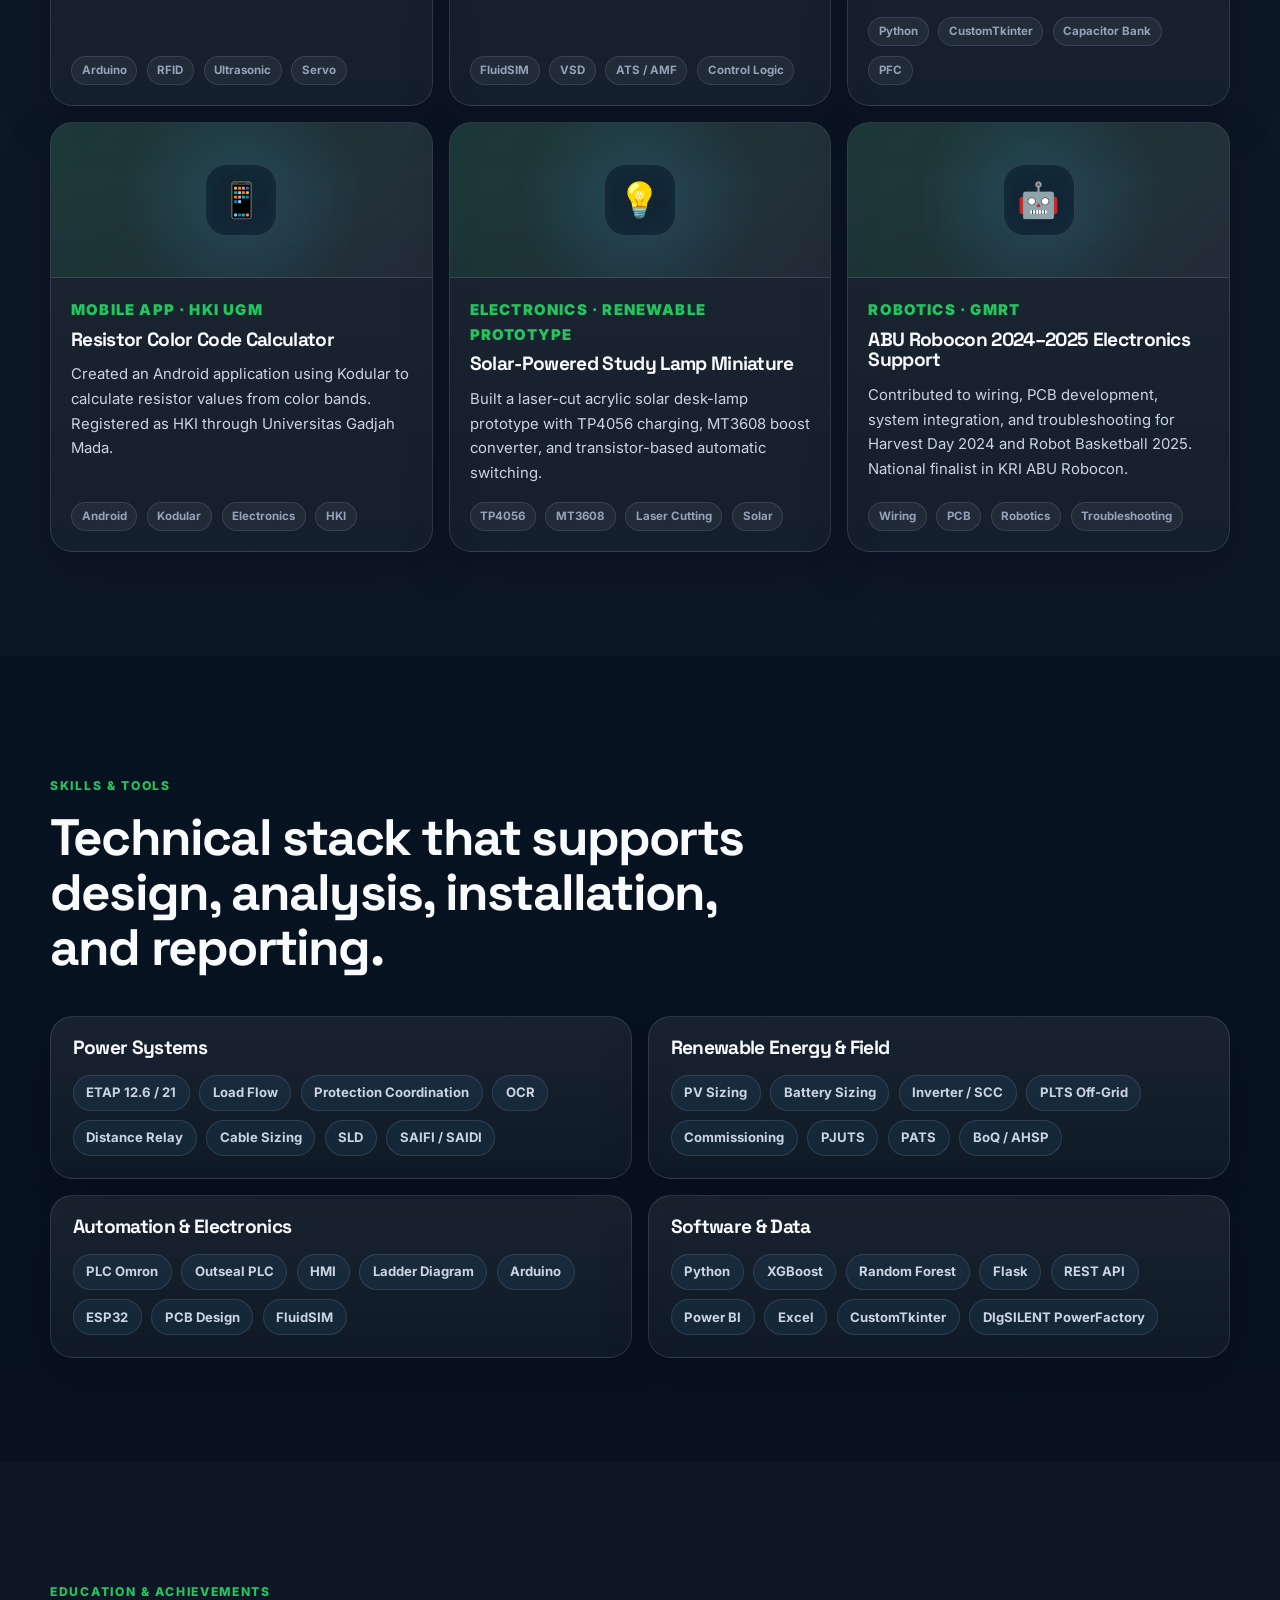
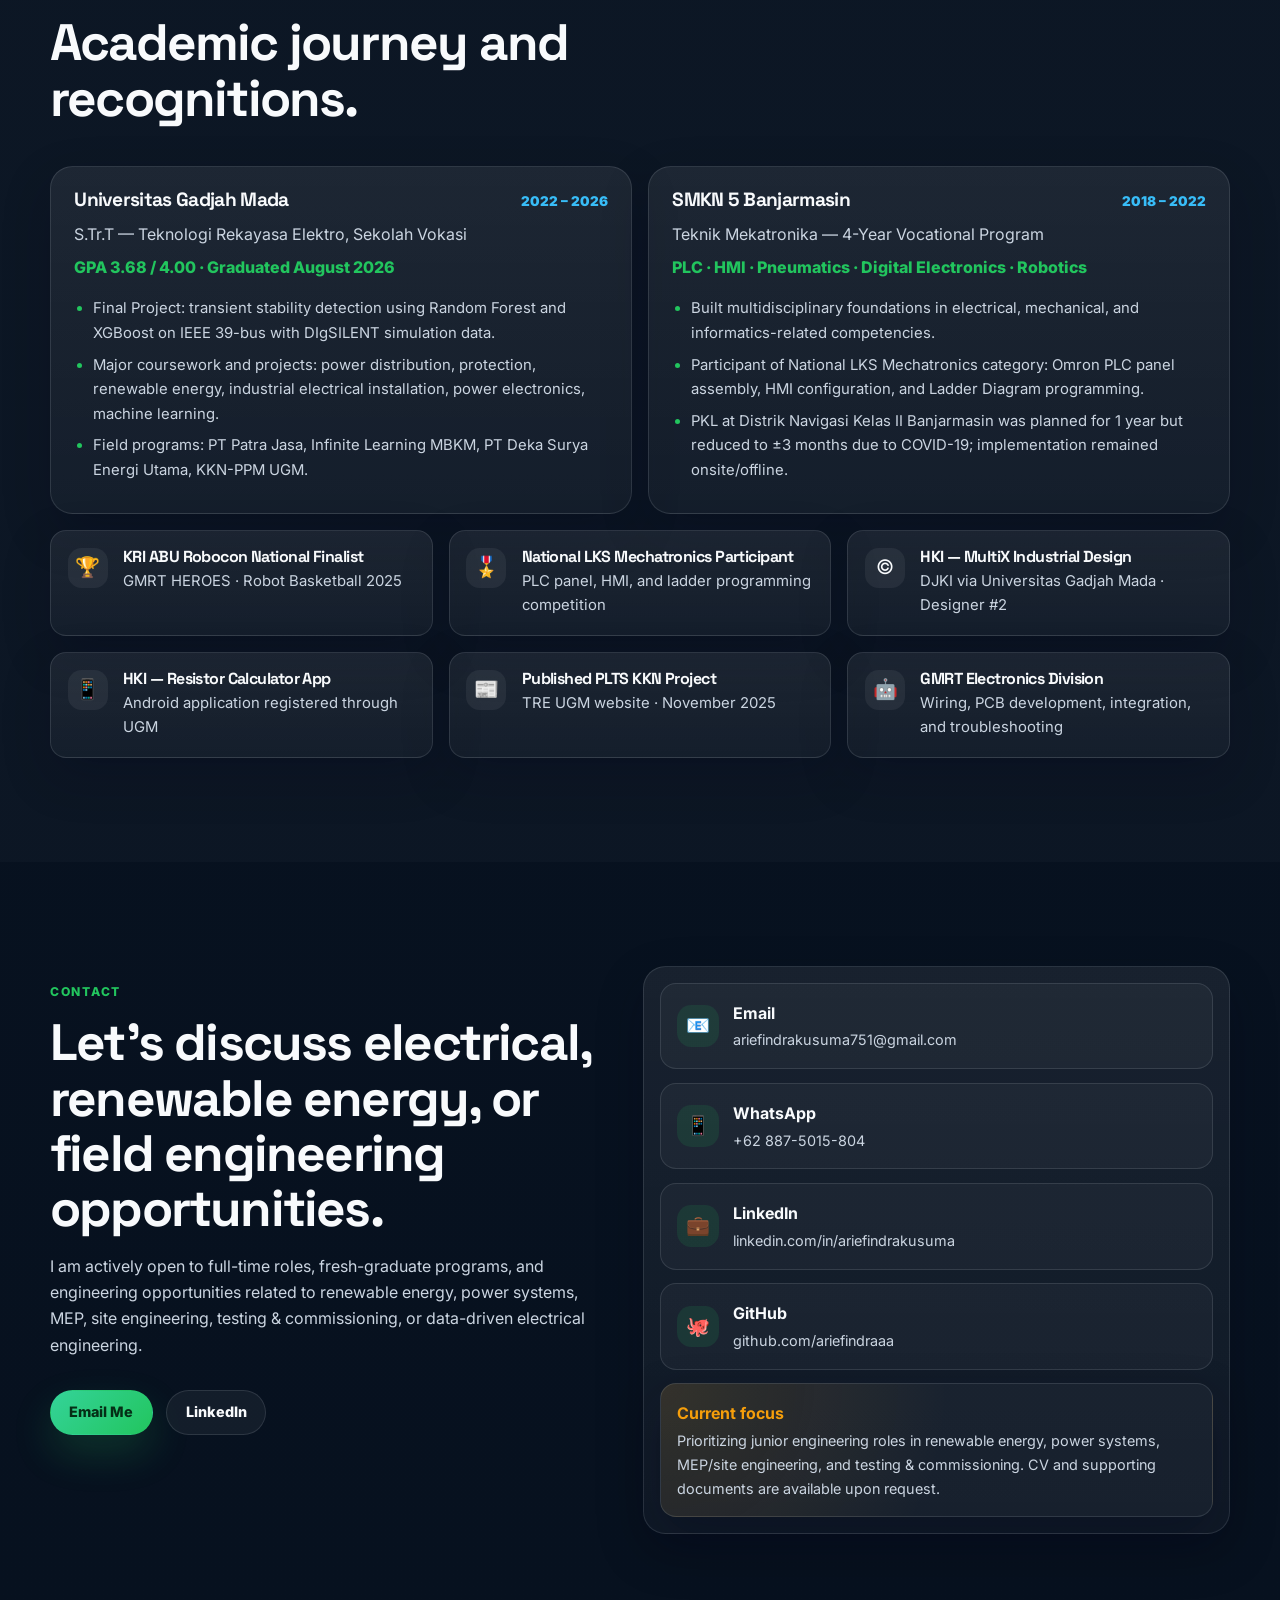
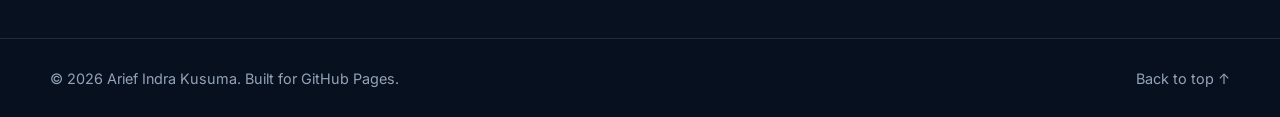
==== commit 40539e4e: "Redesign portfolio site Co-authored-by: arena-agent <297053741+arena-agent@users.noreply.github.com>" ====
--- a/index.html
+++ b/index.html
@@ -3,572 +3,510 @@
 <head>
   <meta charset="UTF-8" />
   <meta name="viewport" content="width=device-width, initial-scale=1.0, viewport-fit=cover" />
-  <meta name="description" content="Arief Indra Kusuma — Electrical Engineering Technology Graduate from UGM. Power Systems, Renewable Energy, Testing & Commissioning." />
-  <title>Arief Indra Kusuma | Electrical Engineer</title>
-  <link rel="icon" href="data:image/svg+xml,<svg xmlns='http://www.w3.org/2000/svg' viewBox='0 0 100 100'><text y='.9em' font-size='90'>⚡</text></svg>" />
+  <meta name="description" content="Portfolio of Arief Indra Kusuma — Electrical Engineering Technology graduate from Universitas Gadjah Mada focusing on power systems, renewable energy, field commissioning, and machine learning for power systems." />
+  <meta name="theme-color" content="#07111f" />
+  <meta property="og:title" content="Arief Indra Kusuma | Electrical Engineering Portfolio" />
+  <meta property="og:description" content="Power systems, renewable energy EPC, testing & commissioning, and machine learning for electrical engineering." />
+  <meta property="og:type" content="website" />
+  <title>Arief Indra Kusuma | Electrical Engineering Portfolio</title>
+  <link rel="icon" href="data:image/svg+xml,%3Csvg xmlns='http://www.w3.org/2000/svg' viewBox='0 0 100 100'%3E%3Ctext y='.9em' font-size='88'%3E%E2%9A%A1%3C/text%3E%3C/svg%3E" />
   <link rel="preconnect" href="https://fonts.googleapis.com" />
   <link rel="preconnect" href="https://fonts.gstatic.com" crossorigin />
-  <link href="https://fonts.googleapis.com/css2?family=Inter:wght@400;500;600;700&display=swap" rel="stylesheet" />
+  <link href="https://fonts.googleapis.com/css2?family=Inter:wght@400;500;600;700;800&family=Space+Grotesk:wght@600;700&display=swap" rel="stylesheet" />
   <link rel="stylesheet" href="style.css" />
 </head>
 <body>
-
-<!-- ═══ NAVBAR ═══ -->
-<nav id="navbar">
-  <div class="nav-inner">
-    <a href="#home" class="nav-logo">AIK<span>.</span></a>
-    <ul class="nav-links">
-      <li><a href="#home">Home</a></li>
-      <li><a href="#about">About</a></li>
-      <li><a href="#experience">Experience</a></li>
-      <li><a href="#projects">Projects</a></li>
-      <li><a href="#education">Education</a></li>
-      <li><a href="#organization">Organization</a></li>
-      <li><a href="#certificates">Certificates</a></li>
-      <li><a href="#gallery">Gallery</a></li>
-      <li><a href="#contact">Contact</a></li>
-    </ul>
-    <a href="assets/cv/CV_Arief_Indra_Kusuma.pdf" target="_blank" class="nav-cta">Download CV</a>
-    <div class="nav-toggle" aria-label="Toggle menu">
-      <span></span><span></span><span></span>
+  <a class="skip-link" href="#main-content">Skip to content</a>
+
+  <header class="site-header" id="siteHeader">
+    <nav class="nav" aria-label="Main navigation">
+      <a class="brand" href="#home" aria-label="Arief Indra Kusuma home">
+        <span class="brand-mark">AIK</span>
+        <span class="brand-text">Arief Indra Kusuma</span>
+      </a>
+      <button class="nav-toggle" type="button" aria-label="Open navigation" aria-expanded="false" aria-controls="navMenu">
+        <span></span><span></span><span></span>
+      </button>
+      <ul class="nav-menu" id="navMenu">
+        <li><a href="#profile">Profile</a></li>
+        <li><a href="#career">Role Fit</a></li>
+        <li><a href="#experience">Experience</a></li>
+        <li><a href="#projects">Projects</a></li>
+        <li><a href="#skills">Skills</a></li>
+        <li><a href="#education">Education</a></li>
+        <li><a href="#contact">Contact</a></li>
+      </ul>
+      <a class="nav-action" href="mailto:ariefindrakusuma751@gmail.com?subject=Opportunity%20for%20Arief%20Indra%20Kusuma">Hire / Contact</a>
+    </nav>
+  </header>
+
+  <main id="main-content">
+    <section class="hero section" id="home" aria-label="Introduction">
+      <div class="hero-bg" aria-hidden="true"></div>
+      <div class="container hero-grid">
+        <div class="hero-copy reveal">
+          <p class="eyebrow"><span></span>Open to Junior Engineer & Fresh Graduate Opportunities</p>
+          <h1>Electrical Engineering Technology Graduate focused on power, renewable energy, and field execution.</h1>
+          <p class="hero-lead">
+            S.Tr.T graduate from Sekolah Vokasi Universitas Gadjah Mada with hands-on experience in PLTS installation, electrical distribution testing, ETAP-based power studies, and machine learning for transient stability detection.
+          </p>
+          <div class="hero-pills" aria-label="Core focus areas">
+            <span>Power Systems</span>
+            <span>Renewable Energy</span>
+            <span>Testing & Commissioning</span>
+            <span>Electrical Site Work</span>
+            <span>Python / ML</span>
+          </div>
+          <div class="hero-actions">
+            <a class="btn btn-primary" href="#projects">View Projects</a>
+            <a class="btn btn-secondary" href="#contact">Contact Me</a>
+          </div>
+        </div>
+
+        <aside class="hero-panel reveal" aria-label="Portfolio highlight">
+          <div class="portrait-card">
+            <div class="portrait-glow" aria-hidden="true"></div>
+            <div class="portrait-initials" aria-label="Arief Indra Kusuma initials">AIK</div>
+            <div class="availability-card">
+              <span class="status-dot"></span>
+              <span>Ready for field-based roles across Indonesia</span>
+            </div>
+          </div>
+          <div class="metric-grid" aria-label="Quick metrics">
+            <div class="metric-card">
+              <strong>3.68</strong>
+              <span>GPA / 4.00</span>
+            </div>
+            <div class="metric-card">
+              <strong>10+</strong>
+              <span>Technical Projects</span>
+            </div>
+            <div class="metric-card">
+              <strong>6+</strong>
+              <span>Field Locations</span>
+            </div>
+            <div class="metric-card">
+              <strong>99.82%</strong>
+              <span>Final Project Accuracy</span>
+            </div>
+          </div>
+        </aside>
+      </div>
+    </section>
+
+    <section class="section profile-section" id="profile">
+      <div class="container two-col">
+        <div class="section-copy reveal">
+          <p class="section-label">Professional Summary</p>
+          <h2>Engineer profile built from vocational mechatronics, power-system studies, and real field deployments.</h2>
+          <p>
+            I started from a 4-year Mechatronics program at SMKN 5 Banjarmasin, building fundamentals in PLC, HMI, Ladder Diagram, pneumatics, digital electronics, microcontrollers, programming, and robotics. At UGM, I strengthened that foundation through power distribution, protection, renewable energy, industrial installation, and engineering design projects.
+          </p>
+          <p>
+            My work exposure covers Jakarta, Yogyakarta, Bandung, Lombok, Sumbawa, Lampung, and Banjarmasin — from RTCT Pertamina testing and commissioning to PLTS, PJUTS, PATS, and battery charging system field installation. I combine practical field readiness with analytical tools such as ETAP, DIgSILENT PowerFactory, Python, XGBoost, and Power BI.
+          </p>
+        </div>
+        <div class="value-grid reveal">
+          <article class="value-card">
+            <span>01</span>
+            <h3>Field-Ready</h3>
+            <p>Comfortable with site surveys, installation work, troubleshooting, commissioning, and cross-island deployment.</p>
+          </article>
+          <article class="value-card">
+            <span>02</span>
+            <h3>Power-System Mindset</h3>
+            <p>Experienced in distribution planning, protection studies, cable sizing verification, load flow, and reliability analysis.</p>
+          </article>
+          <article class="value-card">
+            <span>03</span>
+            <h3>Renewable Energy Execution</h3>
+            <p>Hands-on PLTS experience from sizing concepts and SLD preparation to wiring, mounting, and commissioning support.</p>
+          </article>
+          <article class="value-card">
+            <span>04</span>
+            <h3>Data & Automation Edge</h3>
+            <p>Uses Python, machine learning, dashboards, microcontrollers, and PLC background to support engineering decisions.</p>
+          </article>
+        </div>
+      </div>
+    </section>
+
+    <section class="section" id="career">
+      <div class="container">
+        <div class="section-head reveal">
+          <p class="section-label">Recommended Role Positioning</p>
+          <h2>Best-fit career directions based on current experience.</h2>
+          <p>These four positioning options can be emphasized depending on the target vacancy or company profile.</p>
+        </div>
+        <div class="role-grid">
+          <article class="role-card recommended reveal">
+            <div class="role-topline"><span>Most Recommended</span><span>01</span></div>
+            <h3>Junior PV / Renewable Energy Engineer</h3>
+            <p>Strongest fit because of Dekatama EPC exposure, PLTS hybrid KKN, PLTS trainer project, field installation, and willingness to travel.</p>
+            <ul>
+              <li>Keywords: PV sizing, SLD, inverter, battery, SCC, commissioning</li>
+              <li>Target: EPC renewable energy, solar developer, energy service company</li>
+            </ul>
+          </article>
+          <article class="role-card reveal">
+            <div class="role-topline"><span>Strong Fit</span><span>02</span></div>
+            <h3>Power System / Protection Engineer</h3>
+            <p>Use ETAP projects, protection study, distribution masterplan, and final project as evidence of analytical power-system capability.</p>
+            <ul>
+              <li>Keywords: ETAP, load flow, OCR, distance relay, SAIFI, SAIDI</li>
+              <li>Target: utility, consultant, EPC power, engineering design</li>
+            </ul>
+          </article>
+          <article class="role-card reveal">
+            <div class="role-topline"><span>Practical Fit</span><span>03</span></div>
+            <h3>Electrical Site / MEP / T&C Engineer</h3>
+            <p>Supported by Patra Jasa RTCT experience: cable sizing verification, megger test, AC commissioning, hydrant test, alarm test, lift load test, BoQ, and AHSP.</p>
+            <ul>
+              <li>Keywords: site coordination, QA/QC, T&C, BoQ, AHSP</li>
+              <li>Target: contractor, building MEP, infrastructure project</li>
+            </ul>
+          </article>
+          <article class="role-card reveal">
+            <div class="role-topline"><span>Differentiator</span><span>04</span></div>
+            <h3>ML / Data for Power Systems</h3>
+            <p>A niche differentiator through transient stability detection using Random Forest and XGBoost with DIgSILENT-generated IEEE 39-bus simulation data.</p>
+            <ul>
+              <li>Keywords: Python, XGBoost, Random Forest, PowerFactory, REST API</li>
+              <li>Target: R&D, analytics, smart grid, digital energy</li>
+            </ul>
+          </article>
+        </div>
+      </div>
+    </section>
+
+    <section class="section experience-section" id="experience">
+      <div class="container">
+        <div class="section-head reveal">
+          <p class="section-label">Experience</p>
+          <h2>Internship, MBKM, and field experience.</h2>
+          <p>Hands-on work across renewable energy EPC, construction project control, machine learning, and electrical maintenance.</p>
+        </div>
+        <div class="timeline">
+          <article class="timeline-item reveal">
+            <div class="timeline-marker" aria-hidden="true"></div>
+            <div class="timeline-content">
+              <div class="timeline-meta"><span>Oct 2025 – Jan 2026</span><span>Renewable Energy EPC</span></div>
+              <h3>Engineer Intern — PT Deka Surya Energi Utama / Dekatama</h3>
+              <p class="timeline-place">Yogyakarta, Bandung, Lombok, Sumbawa</p>
+              <ul>
+                <li>Prepared technical planning for PLTS Hotel Sahid JWalk and PLTS cluster Bandung, including sizing concepts, wiring plan, and SLD support.</li>
+                <li>Joined BCS installation in collaboration with Universitas Mataram in Lombok.</li>
+                <li>Supported multi-point PJUTS and PATS installation in Sumbawa, including mounting, wiring, and commissioning activities.</li>
+              </ul>
+            </div>
+          </article>
+
+          <article class="timeline-item reveal">
+            <div class="timeline-marker" aria-hidden="true"></div>
+            <div class="timeline-content">
+              <div class="timeline-meta"><span>Jul – Oct 2024</span><span>Construction / MEP</span></div>
+              <h3>Practical Industry Intern — PT Patra Jasa</h3>
+              <p class="timeline-place">Production & Control Division · RTCT Pertamina Daan Mogot, Jakarta</p>
+              <ul>
+                <li>Verified cable sizing for distribution from 20 kV medium-voltage system to 400/230 V low-voltage installation.</li>
+                <li>Participated in testing and commissioning activities: megger test, AC commissioning, hydrant pressure test, emergency alarm test, and lift load test.</li>
+                <li>Prepared BoQ, AHSP, and Power BI dashboard materials for project progress reporting.</li>
+              </ul>
+            </div>
+          </article>
+
+          <article class="timeline-item reveal">
+            <div class="timeline-marker" aria-hidden="true"></div>
+            <div class="timeline-content">
+              <div class="timeline-meta"><span>Oct – Dec 2024</span><span>MBKM Independent Study</span></div>
+              <h3>Machine Learning Engineer — Infinite Learning</h3>
+              <p class="timeline-place">PT Kinema Systrans Multimedia · Remote</p>
+              <ul>
+                <li>Developed an R-CNN-based waste classification model for plastic, paper, and organic categories.</li>
+                <li>Built an AI chatbot concept for waste-management information with 1,000+ query coverage.</li>
+                <li>Integrated model output into web/mobile workflows using Flask and REST API.</li>
+              </ul>
+            </div>
+          </article>
+
+          <article class="timeline-item reveal">
+            <div class="timeline-marker" aria-hidden="true"></div>
+            <div class="timeline-content">
+              <div class="timeline-meta"><span>2021 · ±3 months onsite</span><span>Vocational Internship</span></div>
+              <h3>Electrical Maintenance Intern — Distrik Navigasi Kelas II Banjarmasin</h3>
+              <p class="timeline-place">Banjarmasin · Planned 1-year PKL reduced due to COVID-19</p>
+              <ul>
+                <li>Completed onsite field practice in electrical maintenance for navigation facilities despite the pandemic interruption.</li>
+                <li>Assisted maintenance activities involving forklift electrical systems and marine navigation lights.</li>
+              </ul>
+            </div>
+          </article>
+        </div>
+      </div>
+    </section>
+
+    <section class="section projects-section" id="projects">
+      <div class="container">
+        <div class="section-head reveal">
+          <p class="section-label">Selected Projects</p>
+          <h2>Technical portfolio across power, PV, automation, software, and machine learning.</h2>
+          <p>Use the filters to view projects by engineering focus. DIgSILENT is used only for the final project data simulation; Neera and Lombok projects use ETAP.</p>
+        </div>
+        <div class="filter-bar reveal" aria-label="Project filters">
+          <button class="filter-btn active" type="button" data-filter="all">All</button>
+          <button class="filter-btn" type="button" data-filter="power">Power Systems</button>
+          <button class="filter-btn" type="button" data-filter="renewable">Renewable</button>
+          <button class="filter-btn" type="button" data-filter="automation">Automation</button>
+          <button class="filter-btn" type="button" data-filter="software">Software</button>
+          <button class="filter-btn" type="button" data-filter="ml">ML / Data</button>
+        </div>
+
+        <div class="project-grid">
+          <article class="project-card reveal" data-category="ml power software">
+            <div class="project-visual"><span>🤖</span></div>
+            <div class="project-content">
+              <p class="project-type">Final Project · Machine Learning</p>
+              <h3>Transient Stability Detection on IEEE 39-Bus</h3>
+              <p>Developed Random Forest and XGBoost models using DIgSILENT PowerFactory simulation data. Best model achieved 99.82% accuracy and ROC-AUC 0.9999.</p>
+              <div class="tag-list"><span>Python</span><span>XGBoost</span><span>Random Forest</span><span>DIgSILENT</span></div>
+            </div>
+          </article>
+
+          <article class="project-card reveal" data-category="power">
+            <div class="project-visual"><span>⚡</span></div>
+            <div class="project-content">
+              <p class="project-type">Power Distribution · ETAP 12.6</p>
+              <h3>Neera Island Distribution System Masterplan</h3>
+              <p>Prepared a 10-year distribution-system masterplan for 11 districts, including load growth consideration, reliability indicators, and estimated project budget around USD 14 million.</p>
+              <div class="tag-list"><span>ETAP</span><span>Load Flow</span><span>SAIFI / SAIDI</span><span>RAB</span></div>
+            </div>
+          </article>
+
+          <article class="project-card reveal" data-category="power">
+            <div class="project-visual"><span>🛡️</span></div>
+            <div class="project-content">
+              <p class="project-type">Protection Study · ETAP 21</p>
+              <h3>Lombok Island Power-System Protection Study</h3>
+              <p>Analyzed Lombok power-system operation with load flow, 75 Mvar capacitor bank improvement, and protection coordination using OCR and Distance Relay settings.</p>
+              <div class="tag-list"><span>ETAP 21</span><span>OCR</span><span>Distance Relay</span><span>150 kV</span></div>
+            </div>
+          </article>
+
+          <article class="project-card reveal" data-category="renewable power">
+            <div class="project-visual"><span>☀️</span></div>
+            <div class="project-content">
+              <p class="project-type">Renewable Energy · Field Installation</p>
+              <h3>1.3 kWp Hybrid Off-Grid PLTS — KKN-PPM UGM</h3>
+              <p>Supported survey, installation, and commissioning of a 1.3 kWp hybrid off-grid solar system at Masjid Pesantren Nurul Huda, Lampung Selatan, in collaboration with PT PLN Nusantara Power.</p>
+              <div class="tag-list"><span>PLTS</span><span>Off-Grid</span><span>Commissioning</span><span>KKN UGM</span></div>
+            </div>
+          </article>
+
+          <article class="project-card reveal" data-category="renewable">
+            <div class="project-visual"><span>🔋</span></div>
+            <div class="project-content">
+              <p class="project-type">Renewable Energy · EPC Internship</p>
+              <h3>BCS, PJUTS, and PATS Field Installation</h3>
+              <p>Joined installation work for portable Battery Charging System units in Lombok and multi-point solar public lighting / solar water-pump systems in Sumbawa.</p>
+              <div class="tag-list"><span>BCS</span><span>PJUTS</span><span>PATS</span><span>Lombok / Sumbawa</span></div>
+            </div>
+          </article>
+
+          <article class="project-card reveal" data-category="renewable automation">
+            <div class="project-visual"><span>🏮</span></div>
+            <div class="project-content">
+              <p class="project-type">Teaching Tool · Renewable Energy</p>
+              <h3>Off-Grid PLTS Trainer for Renewable Energy Practicum</h3>
+              <p>Built a PLTS off-grid trainer as a practical learning aid for renewable-energy laboratory activities, published as program news in June 2025.</p>
+              <div class="tag-list"><span>Solar Trainer</span><span>SCC</span><span>Battery</span><span>Practicum</span></div>
+            </div>
+          </article>
+
+          <article class="project-card reveal" data-category="automation">
+            <div class="project-visual"><span>🚪</span></div>
+            <div class="project-content">
+              <p class="project-type">Microcontroller · Access Control</p>
+              <h3>Smart Door Lock Access System</h3>
+              <p>Designed an Arduino-based security system using RFID, ultrasonic sensor, and servo actuator for automated locking and access control.</p>
+              <div class="tag-list"><span>Arduino</span><span>RFID</span><span>Ultrasonic</span><span>Servo</span></div>
+            </div>
+          </article>
+
+          <article class="project-card reveal" data-category="automation power">
+            <div class="project-visual"><span>🏭</span></div>
+            <div class="project-content">
+              <p class="project-type">Industrial Control · Automation</p>
+              <h3>Grinding Machine & Conveyor Control Installation</h3>
+              <p>Designed control logic for grinder and conveyor operation using FluidSIM, including VSD, ATS/AMF concepts, and timed operation logic.</p>
+              <div class="tag-list"><span>FluidSIM</span><span>VSD</span><span>ATS / AMF</span><span>Control Logic</span></div>
+            </div>
+          </article>
+
+          <article class="project-card reveal" data-category="software power">
+            <div class="project-visual"><span>💻</span></div>
+            <div class="project-content">
+              <p class="project-type">Desktop App · Electrical Calculation</p>
+              <h3>Power Factor Correction Application</h3>
+              <p>Developed a Python and CustomTkinter desktop application to calculate capacitor-bank requirements for power-factor correction.</p>
+              <div class="tag-list"><span>Python</span><span>CustomTkinter</span><span>Capacitor Bank</span><span>PFC</span></div>
+            </div>
+          </article>
+
+          <article class="project-card reveal" data-category="software automation">
+            <div class="project-visual"><span>📱</span></div>
+            <div class="project-content">
+              <p class="project-type">Mobile App · HKI UGM</p>
+              <h3>Resistor Color Code Calculator</h3>
+              <p>Created an Android application using Kodular to calculate resistor values from color bands. Registered as HKI through Universitas Gadjah Mada.</p>
+              <div class="tag-list"><span>Android</span><span>Kodular</span><span>Electronics</span><span>HKI</span></div>
+            </div>
+          </article>
+
+          <article class="project-card reveal" data-category="renewable automation">
+            <div class="project-visual"><span>💡</span></div>
+            <div class="project-content">
+              <p class="project-type">Electronics · Renewable Prototype</p>
+              <h3>Solar-Powered Study Lamp Miniature</h3>
+              <p>Built a laser-cut acrylic solar desk-lamp prototype with TP4056 charging, MT3608 boost converter, and transistor-based automatic switching.</p>
+              <div class="tag-list"><span>TP4056</span><span>MT3608</span><span>Laser Cutting</span><span>Solar</span></div>
+            </div>
+          </article>
+
+          <article class="project-card reveal" data-category="automation power">
+            <div class="project-visual"><span>🤖</span></div>
+            <div class="project-content">
+              <p class="project-type">Robotics · GMRT</p>
+              <h3>ABU Robocon 2024–2025 Electronics Support</h3>
+              <p>Contributed to wiring, PCB development, system integration, and troubleshooting for Harvest Day 2024 and Robot Basketball 2025. National finalist in KRI ABU Robocon.</p>
+              <div class="tag-list"><span>Wiring</span><span>PCB</span><span>Robotics</span><span>Troubleshooting</span></div>
+            </div>
+          </article>
+        </div>
+      </div>
+    </section>
+
+    <section class="section skills-section" id="skills">
+      <div class="container">
+        <div class="section-head reveal">
+          <p class="section-label">Skills & Tools</p>
+          <h2>Technical stack that supports design, analysis, installation, and reporting.</h2>
+        </div>
+        <div class="skills-layout">
+          <article class="skill-group reveal">
+            <h3>Power Systems</h3>
+            <div class="skill-tags">
+              <span>ETAP 12.6 / 21</span><span>Load Flow</span><span>Protection Coordination</span><span>OCR</span><span>Distance Relay</span><span>Cable Sizing</span><span>SLD</span><span>SAIFI / SAIDI</span>
+            </div>
+          </article>
+          <article class="skill-group reveal">
+            <h3>Renewable Energy & Field</h3>
+            <div class="skill-tags">
+              <span>PV Sizing</span><span>Battery Sizing</span><span>Inverter / SCC</span><span>PLTS Off-Grid</span><span>Commissioning</span><span>PJUTS</span><span>PATS</span><span>BoQ / AHSP</span>
+            </div>
+          </article>
+          <article class="skill-group reveal">
+            <h3>Automation & Electronics</h3>
+            <div class="skill-tags">
+              <span>PLC Omron</span><span>Outseal PLC</span><span>HMI</span><span>Ladder Diagram</span><span>Arduino</span><span>ESP32</span><span>PCB Design</span><span>FluidSIM</span>
+            </div>
+          </article>
+          <article class="skill-group reveal">
+            <h3>Software & Data</h3>
+            <div class="skill-tags">
+              <span>Python</span><span>XGBoost</span><span>Random Forest</span><span>Flask</span><span>REST API</span><span>Power BI</span><span>Excel</span><span>CustomTkinter</span><span>DIgSILENT PowerFactory</span>
+            </div>
+          </article>
+        </div>
+      </div>
+    </section>
+
+    <section class="section education-section" id="education">
+      <div class="container">
+        <div class="section-head reveal">
+          <p class="section-label">Education & Achievements</p>
+          <h2>Academic journey and recognitions.</h2>
+        </div>
+        <div class="education-grid">
+          <article class="education-card reveal">
+            <div class="education-top"><h3>Universitas Gadjah Mada</h3><span>2022 – 2026</span></div>
+            <p class="degree">S.Tr.T — Teknologi Rekayasa Elektro, Sekolah Vokasi</p>
+            <p class="highlight">GPA 3.68 / 4.00 · Graduated August 2026</p>
+            <ul>
+              <li>Final Project: transient stability detection using Random Forest and XGBoost on IEEE 39-bus with DIgSILENT simulation data.</li>
+              <li>Major coursework and projects: power distribution, protection, renewable energy, industrial electrical installation, power electronics, machine learning.</li>
+              <li>Field programs: PT Patra Jasa, Infinite Learning MBKM, PT Deka Surya Energi Utama, KKN-PPM UGM.</li>
+            </ul>
+          </article>
+          <article class="education-card reveal">
+            <div class="education-top"><h3>SMKN 5 Banjarmasin</h3><span>2018 – 2022</span></div>
+            <p class="degree">Teknik Mekatronika — 4-Year Vocational Program</p>
+            <p class="highlight">PLC · HMI · Pneumatics · Digital Electronics · Robotics</p>
+            <ul>
+              <li>Built multidisciplinary foundations in electrical, mechanical, and informatics-related competencies.</li>
+              <li>Participant of National LKS Mechatronics category: Omron PLC panel assembly, HMI configuration, and Ladder Diagram programming.</li>
+              <li>PKL at Distrik Navigasi Kelas II Banjarmasin was planned for 1 year but reduced to ±3 months due to COVID-19; implementation remained onsite/offline.</li>
+            </ul>
+          </article>
+        </div>
+
+        <div class="achievement-grid">
+          <article class="achievement-card reveal"><span>🏆</span><div><h3>KRI ABU Robocon National Finalist</h3><p>GMRT HEROES · Robot Basketball 2025</p></div></article>
+          <article class="achievement-card reveal"><span>🎖️</span><div><h3>National LKS Mechatronics Participant</h3><p>PLC panel, HMI, and ladder programming competition</p></div></article>
+          <article class="achievement-card reveal"><span>©️</span><div><h3>HKI — MultiX Industrial Design</h3><p>DJKI via Universitas Gadjah Mada · Designer #2</p></div></article>
+          <article class="achievement-card reveal"><span>📱</span><div><h3>HKI — Resistor Calculator App</h3><p>Android application registered through UGM</p></div></article>
+          <article class="achievement-card reveal"><span>📰</span><div><h3>Published PLTS KKN Project</h3><p>TRE UGM website · November 2025</p></div></article>
+          <article class="achievement-card reveal"><span>🤖</span><div><h3>GMRT Electronics Division</h3><p>Wiring, PCB development, integration, and troubleshooting</p></div></article>
+        </div>
+      </div>
+    </section>
+
+    <section class="section contact-section" id="contact">
+      <div class="container contact-grid">
+        <div class="section-copy reveal">
+          <p class="section-label">Contact</p>
+          <h2>Let’s discuss electrical, renewable energy, or field engineering opportunities.</h2>
+          <p>
+            I am actively open to full-time roles, fresh-graduate programs, and engineering opportunities related to renewable energy, power systems, MEP, site engineering, testing & commissioning, or data-driven electrical engineering.
+          </p>
+          <div class="contact-actions">
+            <a class="btn btn-primary" href="mailto:ariefindrakusuma751@gmail.com?subject=Opportunity%20for%20Arief%20Indra%20Kusuma">Email Me</a>
+            <a class="btn btn-secondary" href="https://www.linkedin.com/in/ariefindrakusuma/" target="_blank" rel="noreferrer">LinkedIn</a>
+          </div>
+        </div>
+        <div class="contact-card reveal">
+          <a href="mailto:ariefindrakusuma751@gmail.com">
+            <span>📧</span>
+            <div><strong>Email</strong><p>ariefindrakusuma751@gmail.com</p></div>
+          </a>
+          <a href="https://wa.me/628875015804" target="_blank" rel="noreferrer">
+            <span>📱</span>
+            <div><strong>WhatsApp</strong><p>+62 887-5015-804</p></div>
+          </a>
+          <a href="https://www.linkedin.com/in/ariefindrakusuma/" target="_blank" rel="noreferrer">
+            <span>💼</span>
+            <div><strong>LinkedIn</strong><p>linkedin.com/in/ariefindrakusuma</p></div>
+          </a>
+          <a href="https://github.com/ariefindraaa" target="_blank" rel="noreferrer">
+            <span>🐙</span>
+            <div><strong>GitHub</strong><p>github.com/ariefindraaa</p></div>
+          </a>
+          <div class="contact-note">
+            <strong>Current focus</strong>
+            <p>Prioritizing junior engineering roles in renewable energy, power systems, MEP/site engineering, and testing & commissioning. CV and supporting documents are available upon request.</p>
+          </div>
+        </div>
+      </div>
+    </section>
+  </main>
+
+  <footer class="site-footer">
+    <div class="container footer-inner">
+      <p>© <span id="year"></span> Arief Indra Kusuma. Built for GitHub Pages.</p>
+      <a href="#home">Back to top ↑</a>
     </div>
-  </div>
-</nav>
-
-<!-- ═══ HERO ═══ -->
-<section id="home">
-  <div class="container">
-    <div class="hero-inner">
-      <div class="hero-text">
-        <div class="hero-badge">⚡ Open to Opportunities</div>
-        <h1 class="hero-title">
-          Hi, I'm<br>
-          <span class="name">Arief Indra Kusuma</span>
-        </h1>
-        <p class="hero-desc">
-          Electrical Engineering Technology graduate from Universitas Gadjah Mada.
-          Experienced in power systems, renewable energy installation, testing & commissioning,
-          and field deployment across multiple islands.
-        </p>
-        <div class="hero-tags">
-          <span class="hero-tag">⚡ Power Systems</span>
-          <span class="hero-tag">☀️ Renewable Energy</span>
-          <span class="hero-tag">🔧 Testing & Commissioning</span>
-          <span class="hero-tag">🤖 Machine Learning</span>
-          <span class="hero-tag">📍 Open to Relocation</span>
-        </div>
-        <div class="hero-actions">
-          <a href="#projects" class="btn btn-primary">View My Projects →</a>
-          <a href="#contact" class="btn btn-outline">Get In Touch</a>
-        </div>
-      </div>
-      <div class="hero-image">
-        <div class="profile-ring">
-          <div class="profile-placeholder">AIK</div>
-        </div>
-        <div class="hero-stats">
-          <div class="stat-card">
-            <div class="stat-num accent" data-target="3">0</div>
-            <div class="stat-label">Internships</div>
-          </div>
-          <div class="stat-card">
-            <div class="stat-num accent" data-target="10">0</div>
-            <div class="stat-label">Projects</div>
-          </div>
-          <div class="stat-card">
-            <div class="stat-num accent">6</div>
-            <div class="stat-label">Cities / Islands</div>
-          </div>
-        </div>
-      </div>
-    </div>
-  </div>
-</section>
-
-<!-- ═══ ABOUT ═══ -->
-<section id="about">
-  <div class="container">
-    <div class="about-inner">
-      <div class="about-text fade-in">
-        <p class="section-label">About Me</p>
-        <h2 class="section-title">Building reliable electrical systems, from simulation to the field.</h2>
-        <p>I'm a fresh graduate of Electrical Engineering Technology (S.Tr.T) from Sekolah Vokasi Universitas Gadjah Mada, with a GPA of 3.68/4.00. My background combines a 4-year Mechatronics vocational program with a strong foundation in power systems, renewable energy, and embedded systems.</p>
-        <p style="margin-top:1rem;">I have real field experience across Yogyakarta, Jakarta, Bandung, Lombok, Sumbawa, and Lampung — working on PLTS installations, electrical distribution testing, and commissioning for large-scale commercial projects. I thrive in hands-on, field-based environments and I'm ready to be deployed anywhere.</p>
-        <p style="margin-top:1rem;">My Final Project developed a transient stability detection model using Random Forest and XGBoost on the IEEE 39-bus system, achieving 99.82% accuracy using DIgSILENT PowerFactory simulation data.</p>
-      </div>
-      <div class="fade-in">
-        <p class="section-label">Technical Skills</p>
-        <div class="skills-grid">
-          <div class="skill-item"><span class="skill-icon">⚡</span><span class="skill-name">ETAP</span></div>
-          <div class="skill-item"><span class="skill-icon">🔬</span><span class="skill-name">DIgSILENT PowerFactory</span></div>
-          <div class="skill-item"><span class="skill-icon">☀️</span><span class="skill-name">PLTS Installation</span></div>
-          <div class="skill-item"><span class="skill-icon">🔧</span><span class="skill-name">Testing & Commissioning</span></div>
-          <div class="skill-item"><span class="skill-icon">📐</span><span class="skill-name">AutoCAD / SLD</span></div>
-          <div class="skill-item"><span class="skill-icon">🤖</span><span class="skill-name">PLC (Omron/Outseal)</span></div>
-          <div class="skill-item"><span class="skill-icon">🐍</span><span class="skill-name">Python / ML</span></div>
-          <div class="skill-item"><span class="skill-icon">📊</span><span class="skill-name">Power BI / Excel</span></div>
-          <div class="skill-item"><span class="skill-icon">🖥️</span><span class="skill-name">PCB Design (Eagle/EasyEDA)</span></div>
-          <div class="skill-item"><span class="skill-icon">📡</span><span class="skill-name">IoT / ESP32 / Arduino</span></div>
-        </div>
-      </div>
-    </div>
-  </div>
-</section>
-
-<!-- ═══ EXPERIENCE ═══ -->
-<section id="experience">
-  <div class="container">
-    <p class="section-label">Work Experience</p>
-    <h2 class="section-title">Internship & Field Experience</h2>
-    <p class="section-desc" style="margin-bottom:3rem;">Hands-on experience across renewable energy EPC, large-scale commercial construction, and digital product development.</p>
-    <div class="timeline">
-
-      <div class="timeline-item fade-in">
-        <div class="timeline-header">
-          <span class="timeline-title">Intern — Renewable Energy & EPC Engineer</span>
-          <span class="timeline-period">Oct 2025 – Jan 2026</span>
-        </div>
-        <div class="timeline-company">PT Deka Surya Energi Utama (Dekatama) · Yogyakarta | Lombok | Sumbawa</div>
-        <ul class="timeline-points">
-          <li>Designed full technical plan for Hotel Sahid JWalk PLTS system: PV sizing, battery sizing, wiring, and SLD.</li>
-          <li>Involved in electrical installation of portable Battery Charging System (BCS) units in collaboration with Universitas Mataram (UNRAM) in Lombok.</li>
-          <li>Executed PJUTS and PATS installations across multiple villages in Sumbawa, covering mounting, wiring, and commissioning.</li>
-          <li>Analyzed PV panel performance data including the effect of temperature and irradiance on system efficiency.</li>
-        </ul>
-      </div>
-
-      <div class="timeline-item fade-in">
-        <div class="timeline-header">
-          <span class="timeline-title">Intern — Division of Production & Control</span>
-          <span class="timeline-period">Jul – Oct 2024</span>
-        </div>
-        <div class="timeline-company">PT Patra Jasa · Jakarta Barat | Jakarta Selatan</div>
-        <ul class="timeline-points">
-          <li>Evaluated and verified cable sizing calculations (NYY, NYFGBY, NYM, Busduct) for TR 400/230V distribution from TM 20kV, referencing IEC 60947-2, IEC 60502-1, and SPLN standards.</li>
-          <li>Participated in T&C activities for the RTCT Pertamina project: megger test, 24-hour AC commissioning, hydrant pressure test, emergency alarm test, and elevator load test.</li>
-          <li>Installed ammeters per phase (R-S-T) on field distribution panels for load current monitoring.</li>
-          <li>Built Power BI dashboards converting project progress data from Excel for management presentations.</li>
-        </ul>
-      </div>
-
-      <div class="timeline-item fade-in">
-        <div class="timeline-header">
-          <span class="timeline-title">Independent Study — Machine Learning Engineer</span>
-          <span class="timeline-period">Oct – Dec 2024</span>
-        </div>
-        <div class="timeline-company">PT Kinema Systrans Multimedia (Infinite Learning) · Remote</div>
-        <ul class="timeline-points">
-          <li>Developed an R-CNN model for image-based waste classification (plastic, paper, organic).</li>
-          <li>Built an AI chatbot for waste management answering 1,000+ user queries.</li>
-          <li>Integrated ML models into mobile and web apps using Flask and REST API.</li>
-        </ul>
-      </div>
-
-      <div class="timeline-item fade-in">
-        <div class="timeline-header">
-          <span class="timeline-title">Intern — Electrical Maintenance</span>
-          <span class="timeline-period">2021 (±3 months)</span>
-        </div>
-        <div class="timeline-company">Distrik Navigasi Kelas II Banjarmasin · Banjarmasin</div>
-        <ul class="timeline-points">
-          <li>Participated in maintenance of navigation facility electrical systems, including forklift electrical maintenance and marine navigation lights.</li>
-        </ul>
-      </div>
-
-    </div>
-  </div>
-</section>
-
-<!-- ═══ PROJECTS ═══ -->
-<section id="projects">
-  <div class="container">
-    <p class="section-label">Featured Work</p>
-    <h2 class="section-title">Technical Projects</h2>
-    <p class="section-desc" style="margin-bottom:2rem;">Engineering projects completed during study and field assignments.</p>
-
-    <div class="projects-filter">
-      <button class="filter-btn active" data-filter="all">All</button>
-      <button class="filter-btn" data-filter="power">Power Systems</button>
-      <button class="filter-btn" data-filter="renewable">Renewable Energy</button>
-      <button class="filter-btn" data-filter="ml">Machine Learning</button>
-      <button class="filter-btn" data-filter="electronics">Electronics</button>
-      <button class="filter-btn" data-filter="software">Software</button>
-    </div>
-
-    <div class="projects-grid">
-
-      <div class="project-card fade-in" data-category="ml">
-        <div class="project-thumb">🤖</div>
-        <div class="project-body">
-          <div class="project-category">Machine Learning · Final Project</div>
-          <h3 class="project-title">Transient Stability Detection — IEEE 39-Bus</h3>
-          <p class="project-desc">Developed ML models (Random Forest & XGBoost) for transient stability detection on the IEEE 39-bus system using DIgSILENT PowerFactory simulation data. Achieved 99.82% accuracy and ROC-AUC of 0.9999.</p>
-          <div class="project-tags">
-            <span class="project-tag">Python</span>
-            <span class="project-tag">XGBoost</span>
-            <span class="project-tag">DIgSILENT</span>
-            <span class="project-tag">IEEE 39-Bus</span>
-          </div>
-        </div>
-      </div>
-
-      <div class="project-card fade-in" data-category="power">
-        <div class="project-thumb">⚡</div>
-        <div class="project-body">
-          <div class="project-category">Power Systems · ETAP</div>
-          <h3 class="project-title">Masterplan Distribution System — Neera Island</h3>
-          <p class="project-desc">Comprehensive 10-year power distribution plan for 11 districts with varying load characteristics. Total load projected at 20,529 kVA by 2033. SAIFI 0.606, SAIDI 18.12 hr/customer/year. RAB: USD 14.1M.</p>
-          <div class="project-tags">
-            <span class="project-tag">ETAP 12.6</span>
-            <span class="project-tag">Load Flow</span>
-            <span class="project-tag">Reliability</span>
-            <span class="project-tag">20 kV</span>
-          </div>
-        </div>
-      </div>
-
-      <div class="project-card fade-in" data-category="power">
-        <div class="project-thumb">🛡️</div>
-        <div class="project-body">
-          <div class="project-category">Power Systems · Protection</div>
-          <h3 class="project-title">Electric Power Protection — Lombok Island</h3>
-          <p class="project-desc">150 kV interconnection study with industrial zone (KIK 100 MVA) addition. Solved undervoltage (94.22%) with 75 Mvar capacitor bank. Designed OCR and Distance Relay coordination using ETAP 21.</p>
-          <div class="project-tags">
-            <span class="project-tag">ETAP 21</span>
-            <span class="project-tag">OCR</span>
-            <span class="project-tag">Distance Relay</span>
-            <span class="project-tag">150 kV</span>
-          </div>
-        </div>
-      </div>
-
-      <div class="project-card fade-in" data-category="renewable">
-        <div class="project-thumb">☀️</div>
-        <div class="project-body">
-          <div class="project-category">Renewable Energy · Real Installation</div>
-          <h3 class="project-title">PLTS Hybrid Off-Grid 1.3 kWp — KKN UGM</h3>
-          <p class="project-desc">Real installation of a hybrid off-grid PLTS system at Pesantren Nurul Huda Mosque, Lampung Selatan. PowMr 1.6kW inverter with internal SCC, 200Ah battery with BMS. Collaborated with PT PLN Nusantara Power. Published on TRE UGM website.</p>
-          <div class="project-tags">
-            <span class="project-tag">PLTS Off-Grid</span>
-            <span class="project-tag">BMS</span>
-            <span class="project-tag">Hybrid System</span>
-            <span class="project-tag">PLN Nusantara</span>
-          </div>
-        </div>
-      </div>
-
-      <div class="project-card fade-in" data-category="renewable">
-        <div class="project-thumb">🔋</div>
-        <div class="project-body">
-          <div class="project-category">Renewable Energy · EPC</div>
-          <h3 class="project-title">Battery Charging System (BCS) — UNRAM Collaboration</h3>
-          <p class="project-desc">Electrical installation of portable BCS units for off-grid charging needs, developed in collaboration with Universitas Mataram (UNRAM) in Lombok. 550 Wp panel (×2), 2000 VA inverter, 24V/100Ah battery per unit.</p>
-          <div class="project-tags">
-            <span class="project-tag">BCS</span>
-            <span class="project-tag">Off-Grid</span>
-            <span class="project-tag">Lombok</span>
-            <span class="project-tag">UNRAM</span>
-          </div>
-        </div>
-      </div>
-
-      <div class="project-card fade-in" data-category="renewable">
-        <div class="project-thumb">🏮</div>
-        <div class="project-body">
-          <div class="project-category">Renewable Energy · Teaching Tool</div>
-          <h3 class="project-title">Trainer PLTS Off-Grid — Praktikum EBT</h3>
-          <p class="project-desc">Designed and built a small-scale PLTS off-grid training kit for renewable energy lab sessions. 100WP panel, 20A SCC, 5Ah battery, 1000W inverter, MCB protection. Published as official program news (June 2025).</p>
-          <div class="project-tags">
-            <span class="project-tag">PLTS</span>
-            <span class="project-tag">SCC</span>
-            <span class="project-tag">Lab Kit</span>
-          </div>
-        </div>
-      </div>
-
-      <div class="project-card fade-in" data-category="electronics">
-        <div class="project-thumb">🚪</div>
-        <div class="project-body">
-          <div class="project-category">Electronics · Microcontroller</div>
-          <h3 class="project-title">Smart Door Lock Access System</h3>
-          <p class="project-desc">Automated door security system integrating RFID and ultrasonic sensor with Arduino Uno. Custom algorithm for checkUltrasonic() and openServo() functions. Servo actuates 90°–180° for lock/unlock mechanism.</p>
-          <div class="project-tags">
-            <span class="project-tag">Arduino</span>
-            <span class="project-tag">RFID</span>
-            <span class="project-tag">C++</span>
-            <span class="project-tag">Servo</span>
-          </div>
-        </div>
-      </div>
-
-      <div class="project-card fade-in" data-category="electronics">
-        <div class="project-thumb">🏭</div>
-        <div class="project-body">
-          <div class="project-category">Automation · Industrial</div>
-          <h3 class="project-title">Industrial Control — Grinder & Conveyor System</h3>
-          <p class="project-desc">Designed automation control logic in FluidSIM for an agricultural processing system. Continuous conveyor with TDR timer flip-flop for grinder (5s on / 7s off). Integrated ATS/AMF for generator backup.</p>
-          <div class="project-tags">
-            <span class="project-tag">FluidSIM</span>
-            <span class="project-tag">VSD</span>
-            <span class="project-tag">ATS/AMF</span>
-            <span class="project-tag">PLC</span>
-          </div>
-        </div>
-      </div>
-
-      <div class="project-card fade-in" data-category="software">
-        <div class="project-thumb">💻</div>
-        <div class="project-body">
-          <div class="project-category">Software · Desktop App</div>
-          <h3 class="project-title">Power Factor Correction App</h3>
-          <p class="project-desc">Desktop application built with Python and CustomTkinter to calculate capacitor bank requirements for power factor correction. Supports 1-phase and 3-phase systems.</p>
-          <div class="project-tags">
-            <span class="project-tag">Python</span>
-            <span class="project-tag">CustomTkinter</span>
-            <span class="project-tag">Power Factor</span>
-          </div>
-        </div>
-      </div>
-
-      <div class="project-card fade-in" data-category="software">
-        <div class="project-thumb">📱</div>
-        <div class="project-body">
-          <div class="project-category">Software · HKI UGM</div>
-          <h3 class="project-title">Resistor Color Code Calculator App</h3>
-          <p class="project-desc">Android application built with Kodular to calculate resistor values from color bands (3, 4, 5, and 6-band). Registered as Intellectual Property (HKI) through Universitas Gadjah Mada.</p>
-          <div class="project-tags">
-            <span class="project-tag">Android</span>
-            <span class="project-tag">Kodular</span>
-            <span class="project-tag">HKI UGM</span>
-          </div>
-        </div>
-      </div>
-
-    </div>
-  </div>
-</section>
-
-<!-- ═══ EDUCATION ═══ -->
-<section id="education">
-  <div class="container">
-    <p class="section-label">Education</p>
-    <h2 class="section-title">Academic Background</h2>
-    <p class="section-desc" style="margin-bottom:2.5rem;">Building technical foundations from vocational school to university level.</p>
-    <div class="edu-grid">
-
-      <div class="edu-card fade-in">
-        <div class="edu-header">
-          <h3 class="edu-school">Universitas Gadjah Mada</h3>
-          <span class="edu-period">2022 – 2026</span>
-        </div>
-        <p class="edu-degree">S.Tr.T — Teknologi Rekayasa Elektro (Sekolah Vokasi)</p>
-        <p class="edu-gpa">GPA 3.68 / 4.00</p>
-        <ul class="edu-items">
-          <li>Final Project: Transient Stability Detection using Random Forest & XGBoost on IEEE 39-Bus (DIgSILENT PowerFactory) — 99.82% accuracy</li>
-          <li>Relevant Courses: Power Distribution, Power System Protection, Industrial Electrical Installation, Renewable Energy, Power Electronics</li>
-          <li>Practical Industry (PI): PT Patra Jasa, Jakarta (2024)</li>
-          <li>Industrial Internship (MI): PT Deka Surya Energi Utama (2025–2026)</li>
-          <li>MBKM Independent Study: Infinite Learning (2024)</li>
-        </ul>
-      </div>
-
-      <div class="edu-card fade-in">
-        <div class="edu-header">
-          <h3 class="edu-school">SMKN 5 Banjarmasin</h3>
-          <span class="edu-period">2018 – 2022</span>
-        </div>
-        <p class="edu-degree">Teknik Mekatronika — 4-Year Vocational Program</p>
-        <p class="edu-gpa">Kalimantan Selatan</p>
-        <ul class="edu-items">
-          <li>Competencies: PLC (Omron, Outseal), HMI, Ladder Diagram, Pneumatics, Digital Electronics, Microcontroller, Robotics</li>
-          <li>National LKS (Skills Competition) participant — Mechatronics category: PLC panel assembly, HMI configuration, Ladder Diagram programming</li>
-          <li>PKL (Practical Training): Distrik Navigasi Kelas II Banjarmasin — electrical maintenance of navigation facilities (1 year, reduced to ±3 months due to COVID-19)</li>
-        </ul>
-      </div>
-
-    </div>
-  </div>
-</section>
-
-<!-- ═══ ORGANIZATION ═══ -->
-<section id="organization">
-  <div class="container">
-    <p class="section-label">Organization</p>
-    <h2 class="section-title">Organization & Activities</h2>
-    <p class="section-desc" style="margin-bottom:2.5rem;">Leadership and technical contributions beyond the classroom.</p>
-    <div class="org-grid">
-
-      <div class="org-card fade-in">
-        <h3 class="org-name">Gadjah Mada Robotic Team (GMRT)</h3>
-        <p class="org-role">Division of Electronics — Member</p>
-        <p class="org-period">Oct 2023 – Oct 2025 · Demisioner</p>
-        <p class="org-desc">Responsible for electrical wiring (power, signal, communication), PCB development (Eagle, Proteus, EasyEDA), system integration, testing, and systematic troubleshooting for ABU Robocon 2024 (Harvest Day) and 2025 (Robot Basketball). National finalist KRI ABU Robocon.</p>
-      </div>
-
-      <div class="org-card fade-in">
-        <h3 class="org-name">KKN-PPM UGM — Lampung Selatan</h3>
-        <p class="org-role">Coordinator of Equipment & Transportation</p>
-        <p class="org-period">Period II 2025 · 50 Days · Desa Pemanggilan, Natar</p>
-        <p class="org-desc">Managed full logistics and transportation for 30 participants and all technical materials. Handled a critical situation caused by a national trucking strike that delayed material shipment from Yogyakarta to Lampung by coordinating alternative delivery. Supported real PLTS installation (57 hours) and PJU Tenaga Surya construction (29 hours).</p>
-      </div>
-
-    </div>
-  </div>
-</section>
-
-<!-- ═══ CERTIFICATES ═══ -->
-<section id="certificates">
-  <div class="container">
-    <p class="section-label">Achievements</p>
-    <h2 class="section-title">Certificates & Achievements</h2>
-    <p class="section-desc" style="margin-bottom:2.5rem;">Recognition and credentials earned throughout academic and professional journey.</p>
-    <div class="cert-grid">
-      <div class="cert-card fade-in">
-        <span class="cert-icon">🏆</span>
-        <div>
-          <p class="cert-name">National Finalist — KRI ABU Robocon</p>
-          <p class="cert-issuer">Gadjah Mada Robotic Team HEROES · 2024 & 2025</p>
-        </div>
-      </div>
-      <div class="cert-card fade-in">
-        <span class="cert-icon">🎖️</span>
-        <div>
-          <p class="cert-name">National LKS Participant — Mechatronics</p>
-          <p class="cert-issuer">Lomba Kompetensi Siswa Tingkat Nasional · 2021</p>
-        </div>
-      </div>
-      <div class="cert-card fade-in">
-        <span class="cert-icon">📰</span>
-        <div>
-          <p class="cert-name">Published — PLTS Hybrid Off-Grid Project</p>
-          <p class="cert-issuer">Official TRE UGM Website · November 2025</p>
-        </div>
-      </div>
-      <div class="cert-card fade-in">
-        <span class="cert-icon">©️</span>
-        <div>
-          <p class="cert-name">HKI — Industrial Design "MultiX"</p>
-          <p class="cert-issuer">DJKI via Universitas Gadjah Mada · December 2022</p>
-        </div>
-      </div>
-      <div class="cert-card fade-in">
-        <span class="cert-icon">📱</span>
-        <div>
-          <p class="cert-name">HKI — Resistor Calculator Android App</p>
-          <p class="cert-issuer">Universitas Gadjah Mada</p>
-        </div>
-      </div>
-      <div class="cert-card fade-in">
-        <span class="cert-icon">🤖</span>
-        <div>
-          <p class="cert-name">Machine Learning Engineering — Infinite Learning</p>
-          <p class="cert-issuer">PT Kinema Systrans Multimedia · 2024</p>
-        </div>
-      </div>
-    </div>
-  </div>
-</section>
-
-<!-- ═══ GALLERY ═══ -->
-<section id="gallery">
-  <div class="container">
-    <p class="section-label">Gallery</p>
-    <h2 class="section-title">Field Documentation</h2>
-    <p class="section-desc" style="margin-bottom:2.5rem;">Real work from the field — installations, commissioning, and project activities across Indonesia.</p>
-    <div class="gallery-grid">
-      <div class="gallery-item fade-in">
-        <div class="gallery-placeholder"><span>☀️</span>PLTS Installation — Lampung</div>
-      </div>
-      <div class="gallery-item fade-in">
-        <div class="gallery-placeholder"><span>🔋</span>BCS Installation — Lombok</div>
-      </div>
-      <div class="gallery-item fade-in">
-        <div class="gallery-placeholder"><span>🏮</span>PJUTS Installation — Sumbawa</div>
-      </div>
-      <div class="gallery-item fade-in">
-        <div class="gallery-placeholder"><span>🏗️</span>RTCT Pertamina — Jakarta</div>
-      </div>
-      <div class="gallery-item fade-in">
-        <div class="gallery-placeholder"><span>🤖</span>GMRT ABU Robocon</div>
-      </div>
-      <div class="gallery-item fade-in">
-        <div class="gallery-placeholder"><span>📸</span>Add your photos here</div>
-      </div>
-    </div>
-  </div>
-</section>
-
-<!-- ═══ CONTACT ═══ -->
-<section id="contact">
-  <div class="container">
-    <div class="contact-inner">
-      <div class="fade-in">
-        <p class="section-label">Get In Touch</p>
-        <h2 class="section-title">Let's Work Together</h2>
-        <p style="margin-bottom:1.5rem;">Open to full-time positions and internship opportunities in electrical engineering, renewable energy, power systems, or related fields. Ready for relocation anywhere in Indonesia.</p>
-        <div class="contact-links">
-          <a href="mailto:ariefindrakusuma751@gmail.com" class="contact-link">
-            <span class="contact-link-icon">📧</span>
-            <div>
-              <div class="contact-link-label">Email</div>
-              <div class="contact-link-value">ariefindrakusuma751@gmail.com</div>
-            </div>
-          </a>
-          <a href="https://wa.me/6288750158​04" target="_blank" class="contact-link">
-            <span class="contact-link-icon">📱</span>
-            <div>
-              <div class="contact-link-label">WhatsApp</div>
-              <div class="contact-link-value">(+62) 887-5015-804</div>
-            </div>
-          </a>
-          <a href="https://www.linkedin.com/in/ariefindrakusuma/" target="_blank" class="contact-link">
-            <span class="contact-link-icon">💼</span>
-            <div>
-              <div class="contact-link-label">LinkedIn</div>
-              <div class="contact-link-value">linkedin.com/in/ariefindrakusuma</div>
-            </div>
-          </a>
-          <a href="https://github.com/ariefindraaa" target="_blank" class="contact-link">
-            <span class="contact-link-icon">🐙</span>
-            <div>
-              <div class="contact-link-label">GitHub</div>
-              <div class="contact-link-value">github.com/ariefindraaa</div>
-            </div>
-          </a>
-        </div>
-      </div>
-      <div class="fade-in">
-        <form id="contactForm" action="https://formspree.io/f/YOUR_FORM_ID" method="POST">
-          <div class="form-group">
-            <label for="name">Your Name</label>
-            <input type="text" id="name" name="name" placeholder="John Doe" required />
-          </div>
-          <div class="form-group">
-            <label for="email">Email Address</label>
-            <input type="email" id="email" name="email" placeholder="john@example.com" required />
-          </div>
-          <div class="form-group">
-            <label for="subject">Subject</label>
-            <input type="text" id="subject" name="subject" placeholder="Job Opportunity / Collaboration" required />
-          </div>
-          <div class="form-group">
-            <label for="message">Message</label>
-            <textarea id="message" name="message" placeholder="Tell me about the opportunity..." required></textarea>
-          </div>
-          <button type="submit" class="btn btn-primary" style="width:100%; justify-content:center;">Send Message</button>
-        </form>
-      </div>
-    </div>
-  </div>
-</section>
-
-<!-- ═══ FOOTER ═══ -->
-<footer>
-  <div class="container">
-    <p>© <span id="year"></span> <span>Arief Indra Kusuma</span>. Built with HTML, CSS & JavaScript.</p>
-  </div>
-</footer>
-
-<script src="script.js"></script>
+  </footer>
+
+  <button class="back-to-top" type="button" aria-label="Back to top">↑</button>
+  <script src="script.js"></script>
 </body>
 </html>
--- a/style.css
+++ b/style.css
@@ -0,0 +1,1236 @@
+/*
+  Arief Indra Kusuma — Professional Portfolio Theme
+  Direction: dark corporate, power-system grid, renewable-energy accent
+*/
+
+:root {
+  color-scheme: dark;
+  --bg: #07111f;
+  --bg-2: #0b1728;
+  --surface: rgba(14, 27, 47, 0.78);
+  --surface-strong: #10223a;
+  --surface-soft: rgba(255, 255, 255, 0.045);
+  --border: rgba(226, 232, 240, 0.12);
+  --border-strong: rgba(56, 189, 248, 0.26);
+  --text: #f8fafc;
+  --text-soft: #cbd5e1;
+  --text-muted: #94a3b8;
+  --accent: #22c55e;
+  --accent-2: #38bdf8;
+  --accent-3: #f59e0b;
+  --accent-soft: rgba(34, 197, 94, 0.14);
+  --blue-soft: rgba(56, 189, 248, 0.14);
+  --gold-soft: rgba(245, 158, 11, 0.12);
+  --shadow: 0 24px 80px rgba(0, 0, 0, 0.36);
+  --shadow-soft: 0 18px 48px rgba(2, 6, 23, 0.24);
+  --radius-sm: 0.75rem;
+  --radius-md: 1rem;
+  --radius-lg: 1.4rem;
+  --max-width: 1180px;
+  --header-height: 76px;
+}
+
+* {
+  box-sizing: border-box;
+  margin: 0;
+  padding: 0;
+}
+
+html {
+  scroll-behavior: smooth;
+  scroll-padding-top: calc(var(--header-height) + 24px);
+}
+
+body {
+  min-height: 100vh;
+  background:
+    radial-gradient(circle at top left, rgba(34, 197, 94, 0.12), transparent 34rem),
+    radial-gradient(circle at 80% 10%, rgba(56, 189, 248, 0.12), transparent 28rem),
+    linear-gradient(180deg, #07111f 0%, #081321 48%, #07111f 100%);
+  color: var(--text);
+  font-family: Inter, system-ui, -apple-system, BlinkMacSystemFont, "Segoe UI", sans-serif;
+  line-height: 1.65;
+  overflow-x: hidden;
+}
+
+body::before {
+  content: "";
+  position: fixed;
+  inset: 0;
+  pointer-events: none;
+  z-index: -2;
+  opacity: 0.18;
+  background-image:
+    linear-gradient(rgba(148, 163, 184, 0.12) 1px, transparent 1px),
+    linear-gradient(90deg, rgba(148, 163, 184, 0.12) 1px, transparent 1px);
+  background-size: 72px 72px;
+  mask-image: linear-gradient(to bottom, black, transparent 90%);
+}
+
+body.menu-open {
+  overflow: hidden;
+}
+
+img,
+svg {
+  display: block;
+  max-width: 100%;
+}
+
+a {
+  color: inherit;
+}
+
+p {
+  color: var(--text-soft);
+}
+
+ul {
+  list-style-position: outside;
+}
+
+::selection {
+  background: rgba(34, 197, 94, 0.3);
+  color: #fff;
+}
+
+.skip-link {
+  position: fixed;
+  top: -120px;
+  left: 1rem;
+  z-index: 9999;
+  padding: 0.75rem 1rem;
+  border-radius: 999px;
+  background: var(--accent);
+  color: #052e16;
+  font-weight: 800;
+  text-decoration: none;
+  transition: top 0.2s ease;
+}
+
+.skip-link:focus {
+  top: 1rem;
+}
+
+.container {
+  width: min(100% - 2rem, var(--max-width));
+  margin-inline: auto;
+}
+
+.section {
+  padding: 6.5rem 0;
+  position: relative;
+}
+
+.section-head {
+  max-width: 760px;
+  margin-bottom: 2.5rem;
+}
+
+.section-label,
+.eyebrow {
+  display: inline-flex;
+  align-items: center;
+  gap: 0.55rem;
+  color: var(--accent);
+  font-size: 0.76rem;
+  font-weight: 800;
+  letter-spacing: 0.14em;
+  text-transform: uppercase;
+  margin-bottom: 0.85rem;
+}
+
+.eyebrow span {
+  width: 0.55rem;
+  height: 0.55rem;
+  border-radius: 999px;
+  background: var(--accent);
+  box-shadow: 0 0 0 7px rgba(34, 197, 94, 0.12);
+}
+
+h1,
+h2,
+h3 {
+  color: var(--text);
+  font-family: "Space Grotesk", Inter, sans-serif;
+  line-height: 1.08;
+  letter-spacing: -0.035em;
+}
+
+h1 {
+  font-size: clamp(2.55rem, 6vw, 5.7rem);
+  max-width: 930px;
+}
+
+h2 {
+  font-size: clamp(2rem, 4vw, 3.45rem);
+}
+
+h3 {
+  font-size: 1.2rem;
+}
+
+.section-head p,
+.section-copy p {
+  max-width: 720px;
+  margin-top: 1rem;
+}
+
+/* Header */
+.site-header {
+  position: fixed;
+  top: 0;
+  left: 0;
+  right: 0;
+  z-index: 1000;
+  min-height: var(--header-height);
+  transition: background 0.25s ease, border-color 0.25s ease, box-shadow 0.25s ease;
+}
+
+.site-header.scrolled {
+  background: rgba(7, 17, 31, 0.86);
+  backdrop-filter: blur(18px);
+  border-bottom: 1px solid var(--border);
+  box-shadow: 0 14px 40px rgba(2, 6, 23, 0.32);
+}
+
+.nav {
+  width: min(100% - 2rem, var(--max-width));
+  min-height: var(--header-height);
+  margin: 0 auto;
+  display: flex;
+  align-items: center;
+  gap: 1.25rem;
+}
+
+.brand {
+  display: inline-flex;
+  align-items: center;
+  gap: 0.75rem;
+  text-decoration: none;
+  margin-right: auto;
+}
+
+.brand-mark {
+  width: 2.7rem;
+  height: 2.7rem;
+  display: grid;
+  place-items: center;
+  border-radius: 0.85rem;
+  background:
+    linear-gradient(135deg, rgba(34, 197, 94, 0.95), rgba(56, 189, 248, 0.82));
+  color: #022c22;
+  font-family: "Space Grotesk", sans-serif;
+  font-weight: 800;
+  box-shadow: 0 18px 38px rgba(34, 197, 94, 0.18);
+}
+
+.brand-text {
+  font-weight: 800;
+  letter-spacing: -0.04em;
+}
+
+.nav-menu {
+  display: flex;
+  align-items: center;
+  gap: 1.2rem;
+  list-style: none;
+}
+
+.nav-menu a {
+  color: var(--text-muted);
+  font-size: 0.9rem;
+  font-weight: 700;
+  text-decoration: none;
+  transition: color 0.2s ease;
+}
+
+.nav-menu a:hover,
+.nav-menu a.active {
+  color: var(--text);
+}
+
+.nav-action,
+.btn {
+  display: inline-flex;
+  align-items: center;
+  justify-content: center;
+  gap: 0.55rem;
+  min-height: 2.8rem;
+  border-radius: 999px;
+  border: 1px solid transparent;
+  padding: 0.78rem 1.15rem;
+  font-weight: 800;
+  font-size: 0.9rem;
+  line-height: 1;
+  text-decoration: none;
+  cursor: pointer;
+  transition: transform 0.2s ease, border-color 0.2s ease, background 0.2s ease, box-shadow 0.2s ease;
+}
+
+.nav-action,
+.btn-primary {
+  color: #052e16;
+  background: linear-gradient(135deg, #34d399, #22c55e);
+  box-shadow: 0 18px 40px rgba(34, 197, 94, 0.2);
+}
+
+.nav-action:hover,
+.btn-primary:hover {
+  transform: translateY(-2px);
+  box-shadow: 0 22px 48px rgba(34, 197, 94, 0.3);
+}
+
+.btn-secondary {
+  color: var(--text);
+  background: rgba(255, 255, 255, 0.05);
+  border-color: var(--border);
+}
+
+.btn-secondary:hover {
+  transform: translateY(-2px);
+  border-color: var(--border-strong);
+  background: rgba(56, 189, 248, 0.08);
+}
+
+.nav-toggle {
+  display: none;
+  width: 2.7rem;
+  height: 2.7rem;
+  border: 1px solid var(--border);
+  border-radius: 0.85rem;
+  background: rgba(255, 255, 255, 0.05);
+  cursor: pointer;
+}
+
+.nav-toggle span {
+  display: block;
+  width: 1.25rem;
+  height: 2px;
+  margin: 0.25rem auto;
+  border-radius: 999px;
+  background: var(--text);
+  transition: transform 0.2s ease, opacity 0.2s ease;
+}
+
+.nav-toggle[aria-expanded="true"] span:nth-child(1) {
+  transform: translateY(6px) rotate(45deg);
+}
+
+.nav-toggle[aria-expanded="true"] span:nth-child(2) {
+  opacity: 0;
+}
+
+.nav-toggle[aria-expanded="true"] span:nth-child(3) {
+  transform: translateY(-6px) rotate(-45deg);
+}
+
+/* Hero */
+.hero {
+  min-height: 100vh;
+  display: grid;
+  align-items: center;
+  padding-top: calc(var(--header-height) + 4rem);
+  padding-bottom: 5rem;
+  overflow: hidden;
+}
+
+.hero-bg {
+  position: absolute;
+  inset: 0;
+  z-index: -1;
+  background:
+    radial-gradient(circle at 18% 30%, rgba(34, 197, 94, 0.18), transparent 22rem),
+    radial-gradient(circle at 78% 25%, rgba(56, 189, 248, 0.18), transparent 24rem),
+    linear-gradient(135deg, rgba(255, 255, 255, 0.035), transparent 52%);
+}
+
+.hero-grid {
+  display: grid;
+  grid-template-columns: minmax(0, 1.12fr) minmax(330px, 0.88fr);
+  gap: 4rem;
+  align-items: center;
+}
+
+.hero-lead {
+  max-width: 760px;
+  margin-top: 1.35rem;
+  font-size: clamp(1rem, 1.8vw, 1.18rem);
+}
+
+.hero-pills,
+.skill-tags,
+.tag-list {
+  display: flex;
+  flex-wrap: wrap;
+  gap: 0.6rem;
+}
+
+.hero-pills {
+  margin-top: 1.75rem;
+}
+
+.hero-pills span,
+.skill-tags span,
+.tag-list span {
+  display: inline-flex;
+  align-items: center;
+  min-height: 2rem;
+  border: 1px solid var(--border);
+  border-radius: 999px;
+  padding: 0.38rem 0.78rem;
+  background: rgba(255, 255, 255, 0.05);
+  color: var(--text-soft);
+  font-size: 0.82rem;
+  font-weight: 700;
+}
+
+.hero-actions,
+.contact-actions {
+  display: flex;
+  flex-wrap: wrap;
+  gap: 0.85rem;
+  margin-top: 2rem;
+}
+
+.hero-panel {
+  display: grid;
+  gap: 1.2rem;
+}
+
+.portrait-card {
+  position: relative;
+  display: grid;
+  place-items: center;
+  min-height: 390px;
+  border: 1px solid var(--border);
+  border-radius: var(--radius-lg);
+  background:
+    linear-gradient(180deg, rgba(255, 255, 255, 0.08), rgba(255, 255, 255, 0.035)),
+    var(--surface);
+  box-shadow: var(--shadow);
+  overflow: hidden;
+}
+
+.portrait-card::before,
+.portrait-card::after {
+  content: "";
+  position: absolute;
+  border-radius: 999px;
+}
+
+.portrait-card::before {
+  width: 20rem;
+  height: 20rem;
+  border: 1px solid rgba(56, 189, 248, 0.22);
+  background: radial-gradient(circle, rgba(56, 189, 248, 0.13), transparent 58%);
+}
+
+.portrait-card::after {
+  inset: 1rem;
+  border: 1px solid rgba(255, 255, 255, 0.08);
+  border-radius: calc(var(--radius-lg) - 0.4rem);
+  pointer-events: none;
+}
+
+.portrait-glow {
+  position: absolute;
+  width: 13rem;
+  height: 13rem;
+  border-radius: 999px;
+  background: rgba(34, 197, 94, 0.18);
+  filter: blur(36px);
+}
+
+.portrait-initials {
+  position: relative;
+  z-index: 1;
+  width: 13rem;
+  height: 13rem;
+  display: grid;
+  place-items: center;
+  border-radius: 50%;
+  border: 1px solid rgba(34, 197, 94, 0.38);
+  background:
+    linear-gradient(135deg, rgba(34, 197, 94, 0.2), rgba(56, 189, 248, 0.16)),
+    #091a2e;
+  color: var(--text);
+  font-family: "Space Grotesk", sans-serif;
+  font-size: 4.3rem;
+  font-weight: 800;
+  box-shadow: inset 0 0 42px rgba(34, 197, 94, 0.12), 0 24px 72px rgba(2, 6, 23, 0.42);
+}
+
+.availability-card {
+  position: absolute;
+  left: 1.2rem;
+  right: 1.2rem;
+  bottom: 1.2rem;
+  z-index: 2;
+  display: flex;
+  align-items: center;
+  gap: 0.65rem;
+  border: 1px solid rgba(34, 197, 94, 0.24);
+  border-radius: 1rem;
+  padding: 0.9rem 1rem;
+  background: rgba(7, 17, 31, 0.76);
+  backdrop-filter: blur(18px);
+  color: var(--text-soft);
+  font-size: 0.88rem;
+  font-weight: 700;
+}
+
+.status-dot {
+  width: 0.7rem;
+  height: 0.7rem;
+  flex: 0 0 auto;
+  border-radius: 999px;
+  background: var(--accent);
+  box-shadow: 0 0 0 7px rgba(34, 197, 94, 0.13);
+}
+
+.metric-grid {
+  display: grid;
+  grid-template-columns: repeat(2, minmax(0, 1fr));
+  gap: 1rem;
+}
+
+.metric-card,
+.value-card,
+.role-card,
+.timeline-content,
+.project-card,
+.skill-group,
+.education-card,
+.achievement-card,
+.contact-card,
+.contact-note {
+  border: 1px solid var(--border);
+  background: linear-gradient(180deg, rgba(255, 255, 255, 0.072), rgba(255, 255, 255, 0.035));
+  box-shadow: var(--shadow-soft);
+}
+
+.metric-card {
+  border-radius: var(--radius-md);
+  padding: 1.1rem;
+}
+
+.metric-card strong {
+  display: block;
+  color: var(--accent);
+  font-family: "Space Grotesk", sans-serif;
+  font-size: clamp(1.65rem, 4vw, 2.4rem);
+  line-height: 1;
+}
+
+.metric-card span {
+  display: block;
+  margin-top: 0.4rem;
+  color: var(--text-muted);
+  font-size: 0.84rem;
+  font-weight: 700;
+}
+
+/* Profile */
+.profile-section,
+.projects-section,
+.education-section {
+  background: rgba(255, 255, 255, 0.025);
+}
+
+.two-col,
+.contact-grid {
+  display: grid;
+  grid-template-columns: minmax(0, 0.96fr) minmax(0, 1.04fr);
+  gap: 3.2rem;
+  align-items: start;
+}
+
+.value-grid {
+  display: grid;
+  grid-template-columns: repeat(2, minmax(0, 1fr));
+  gap: 1rem;
+}
+
+.value-card {
+  min-height: 210px;
+  border-radius: var(--radius-md);
+  padding: 1.3rem;
+  transition: transform 0.2s ease, border-color 0.2s ease, background 0.2s ease;
+}
+
+.value-card:hover,
+.role-card:hover,
+.project-card:hover,
+.skill-group:hover,
+.education-card:hover,
+.achievement-card:hover,
+.contact-card a:hover {
+  transform: translateY(-4px);
+  border-color: var(--border-strong);
+}
+
+.value-card span {
+  display: inline-flex;
+  color: var(--accent-2);
+  font-weight: 900;
+  margin-bottom: 1.15rem;
+}
+
+.value-card h3 {
+  margin-bottom: 0.65rem;
+}
+
+.value-card p,
+.role-card p,
+.project-card p,
+.skill-group p,
+.education-card li,
+.timeline-content li,
+.achievement-card p,
+.contact-note p {
+  font-size: 0.93rem;
+}
+
+/* Role cards */
+.role-grid {
+  display: grid;
+  grid-template-columns: repeat(4, minmax(0, 1fr));
+  gap: 1rem;
+}
+
+.role-card {
+  position: relative;
+  overflow: hidden;
+  min-height: 420px;
+  border-radius: var(--radius-lg);
+  padding: 1.3rem;
+  transition: transform 0.2s ease, border-color 0.2s ease;
+}
+
+.role-card.recommended {
+  border-color: rgba(34, 197, 94, 0.34);
+  background:
+    radial-gradient(circle at top left, rgba(34, 197, 94, 0.15), transparent 18rem),
+    linear-gradient(180deg, rgba(255, 255, 255, 0.08), rgba(255, 255, 255, 0.035));
+}
+
+.role-topline {
+  display: flex;
+  justify-content: space-between;
+  gap: 0.75rem;
+  margin-bottom: 1.25rem;
+  color: var(--accent);
+  font-size: 0.74rem;
+  font-weight: 900;
+  letter-spacing: 0.08em;
+  text-transform: uppercase;
+}
+
+.role-card h3 {
+  min-height: 4.8rem;
+  margin-bottom: 0.9rem;
+}
+
+.role-card ul,
+.timeline-content ul,
+.education-card ul {
+  padding-left: 1.15rem;
+  margin-top: 1rem;
+  color: var(--text-soft);
+}
+
+.role-card li,
+.timeline-content li,
+.education-card li {
+  margin-bottom: 0.45rem;
+}
+
+.role-card li::marker,
+.timeline-content li::marker,
+.education-card li::marker {
+  color: var(--accent);
+}
+
+/* Timeline */
+.experience-section {
+  overflow: hidden;
+}
+
+.timeline {
+  position: relative;
+  display: grid;
+  gap: 1.2rem;
+  margin-left: 0.4rem;
+}
+
+.timeline::before {
+  content: "";
+  position: absolute;
+  top: 0.6rem;
+  bottom: 0.6rem;
+  left: 0.58rem;
+  width: 2px;
+  background: linear-gradient(var(--accent), rgba(56, 189, 248, 0.5), transparent);
+}
+
+.timeline-item {
+  position: relative;
+  display: grid;
+  grid-template-columns: 1.3rem minmax(0, 1fr);
+  gap: 1rem;
+}
+
+.timeline-marker {
+  position: relative;
+  z-index: 2;
+  width: 1.2rem;
+  height: 1.2rem;
+  margin-top: 1.25rem;
+  border: 3px solid var(--bg);
+  border-radius: 999px;
+  background: var(--accent);
+  box-shadow: 0 0 0 6px rgba(34, 197, 94, 0.13);
+}
+
+.timeline-content {
+  border-radius: var(--radius-lg);
+  padding: 1.4rem;
+}
+
+.timeline-meta {
+  display: flex;
+  flex-wrap: wrap;
+  gap: 0.6rem;
+  margin-bottom: 0.75rem;
+}
+
+.timeline-meta span {
+  display: inline-flex;
+  border: 1px solid var(--border);
+  border-radius: 999px;
+  padding: 0.25rem 0.7rem;
+  background: rgba(255, 255, 255, 0.045);
+  color: var(--text-muted);
+  font-size: 0.77rem;
+  font-weight: 800;
+}
+
+.timeline-place,
+.degree,
+.highlight {
+  margin-top: 0.4rem;
+}
+
+.highlight {
+  color: var(--accent);
+  font-weight: 800;
+}
+
+/* Projects */
+.filter-bar {
+  display: flex;
+  flex-wrap: wrap;
+  gap: 0.65rem;
+  margin-bottom: 1.8rem;
+}
+
+.filter-btn {
+  border: 1px solid var(--border);
+  border-radius: 999px;
+  padding: 0.62rem 0.95rem;
+  background: rgba(255, 255, 255, 0.05);
+  color: var(--text-soft);
+  font: inherit;
+  font-size: 0.86rem;
+  font-weight: 800;
+  cursor: pointer;
+  transition: background 0.2s ease, color 0.2s ease, border-color 0.2s ease, transform 0.2s ease;
+}
+
+.filter-btn:hover,
+.filter-btn.active {
+  color: #052e16;
+  border-color: transparent;
+  background: var(--accent);
+  transform: translateY(-2px);
+}
+
+.project-grid {
+  display: grid;
+  grid-template-columns: repeat(3, minmax(0, 1fr));
+  gap: 1rem;
+}
+
+.project-card {
+  display: flex;
+  flex-direction: column;
+  overflow: hidden;
+  min-height: 430px;
+  border-radius: var(--radius-lg);
+  transition: transform 0.2s ease, border-color 0.2s ease, opacity 0.25s ease;
+}
+
+.project-card.hidden {
+  display: none;
+}
+
+.project-visual {
+  min-height: 155px;
+  display: grid;
+  place-items: center;
+  background:
+    radial-gradient(circle at center, rgba(56, 189, 248, 0.16), transparent 58%),
+    linear-gradient(135deg, rgba(34, 197, 94, 0.12), rgba(255, 255, 255, 0.035));
+  border-bottom: 1px solid var(--border);
+}
+
+.project-visual span {
+  width: 4.5rem;
+  height: 4.5rem;
+  display: grid;
+  place-items: center;
+  border: 1px solid rgba(255, 255, 255, 0.12);
+  border-radius: 1.35rem;
+  background: rgba(7, 17, 31, 0.58);
+  font-size: 2.15rem;
+  box-shadow: inset 0 0 24px rgba(56, 189, 248, 0.08);
+}
+
+.project-content {
+  display: flex;
+  flex: 1;
+  flex-direction: column;
+  padding: 1.25rem;
+}
+
+.project-type {
+  margin-bottom: 0.45rem;
+  color: var(--accent);
+  font-size: 0.74rem;
+  font-weight: 900;
+  letter-spacing: 0.08em;
+  text-transform: uppercase;
+}
+
+.project-card h3 {
+  margin-bottom: 0.75rem;
+}
+
+.tag-list {
+  margin-top: auto;
+  padding-top: 1rem;
+}
+
+.tag-list span {
+  min-height: 1.7rem;
+  padding: 0.25rem 0.6rem;
+  font-size: 0.72rem;
+  color: var(--text-muted);
+}
+
+/* Skills */
+.skills-layout {
+  display: grid;
+  grid-template-columns: repeat(2, minmax(0, 1fr));
+  gap: 1rem;
+}
+
+.skill-group {
+  border-radius: var(--radius-lg);
+  padding: 1.35rem;
+  transition: transform 0.2s ease, border-color 0.2s ease;
+}
+
+.skill-group h3 {
+  margin-bottom: 1rem;
+}
+
+.skill-tags span {
+  background: rgba(56, 189, 248, 0.07);
+}
+
+/* Education */
+.education-grid {
+  display: grid;
+  grid-template-columns: repeat(2, minmax(0, 1fr));
+  gap: 1rem;
+}
+
+.education-card {
+  border-radius: var(--radius-lg);
+  padding: 1.45rem;
+  transition: transform 0.2s ease, border-color 0.2s ease;
+}
+
+.education-top {
+  display: flex;
+  align-items: flex-start;
+  justify-content: space-between;
+  gap: 1rem;
+  margin-bottom: 0.55rem;
+}
+
+.education-top span {
+  color: var(--accent-2);
+  font-size: 0.84rem;
+  font-weight: 900;
+  white-space: nowrap;
+}
+
+.achievement-grid {
+  display: grid;
+  grid-template-columns: repeat(3, minmax(0, 1fr));
+  gap: 1rem;
+  margin-top: 1rem;
+}
+
+.achievement-card {
+  display: flex;
+  gap: 0.95rem;
+  align-items: flex-start;
+  border-radius: var(--radius-md);
+  padding: 1.05rem;
+  transition: transform 0.2s ease, border-color 0.2s ease;
+}
+
+.achievement-card > span {
+  width: 2.5rem;
+  height: 2.5rem;
+  display: grid;
+  place-items: center;
+  flex: 0 0 auto;
+  border-radius: 0.85rem;
+  background: rgba(255, 255, 255, 0.06);
+  font-size: 1.25rem;
+}
+
+.achievement-card h3 {
+  font-size: 1rem;
+  margin-bottom: 0.25rem;
+}
+
+/* Contact */
+.contact-section {
+  overflow: hidden;
+}
+
+.contact-card {
+  display: grid;
+  gap: 0.85rem;
+  border-radius: var(--radius-lg);
+  padding: 1rem;
+}
+
+.contact-card a {
+  display: flex;
+  align-items: center;
+  gap: 0.9rem;
+  border: 1px solid var(--border);
+  border-radius: var(--radius-md);
+  padding: 1rem;
+  background: rgba(255, 255, 255, 0.035);
+  text-decoration: none;
+  transition: transform 0.2s ease, border-color 0.2s ease, background 0.2s ease;
+}
+
+.contact-card a span {
+  width: 2.6rem;
+  height: 2.6rem;
+  display: grid;
+  place-items: center;
+  flex: 0 0 auto;
+  border-radius: 0.9rem;
+  background: rgba(34, 197, 94, 0.12);
+  font-size: 1.2rem;
+}
+
+.contact-card strong {
+  display: block;
+  margin-bottom: 0.15rem;
+}
+
+.contact-card p {
+  font-size: 0.9rem;
+  word-break: break-word;
+}
+
+.contact-note {
+  border-radius: var(--radius-md);
+  padding: 1rem;
+  background:
+    radial-gradient(circle at top left, var(--gold-soft), transparent 18rem),
+    rgba(255, 255, 255, 0.035);
+}
+
+.contact-note strong {
+  color: var(--accent-3);
+}
+
+.contact-note code {
+  color: #fde68a;
+  font-size: 0.85em;
+}
+
+/* Footer */
+.site-footer {
+  border-top: 1px solid var(--border);
+  background: rgba(7, 17, 31, 0.78);
+  padding: 1.7rem 0;
+}
+
+.footer-inner {
+  display: flex;
+  align-items: center;
+  justify-content: space-between;
+  gap: 1rem;
+}
+
+.footer-inner p,
+.footer-inner a {
+  color: var(--text-muted);
+  font-size: 0.9rem;
+  text-decoration: none;
+}
+
+.footer-inner a:hover {
+  color: var(--accent);
+}
+
+.back-to-top {
+  position: fixed;
+  right: 1.2rem;
+  bottom: 1.2rem;
+  z-index: 100;
+  width: 3rem;
+  height: 3rem;
+  display: grid;
+  place-items: center;
+  border: 1px solid rgba(34, 197, 94, 0.28);
+  border-radius: 999px;
+  background: rgba(7, 17, 31, 0.78);
+  color: var(--text);
+  backdrop-filter: blur(12px);
+  cursor: pointer;
+  opacity: 0;
+  pointer-events: none;
+  transform: translateY(10px);
+  transition: opacity 0.2s ease, transform 0.2s ease, border-color 0.2s ease;
+}
+
+.back-to-top.show {
+  opacity: 1;
+  pointer-events: auto;
+  transform: translateY(0);
+}
+
+.back-to-top:hover {
+  border-color: var(--accent);
+}
+
+/* Animations */
+.reveal {
+  opacity: 0;
+  transform: translateY(20px);
+  transition: opacity 0.68s ease, transform 0.68s ease;
+}
+
+.reveal.visible {
+  opacity: 1;
+  transform: translateY(0);
+}
+
+@media (prefers-reduced-motion: reduce) {
+  html {
+    scroll-behavior: auto;
+  }
+
+  *,
+  *::before,
+  *::after {
+    animation-duration: 0.001ms !important;
+    animation-iteration-count: 1 !important;
+    scroll-behavior: auto !important;
+    transition-duration: 0.001ms !important;
+  }
+
+  .reveal {
+    opacity: 1;
+    transform: none;
+  }
+}
+
+/* Responsive */
+@media (max-width: 1080px) {
+  .nav-menu {
+    gap: 0.85rem;
+  }
+
+  .nav-menu a {
+    font-size: 0.84rem;
+  }
+
+  .role-grid,
+  .project-grid {
+    grid-template-columns: repeat(2, minmax(0, 1fr));
+  }
+
+  .role-card {
+    min-height: 350px;
+  }
+
+  .achievement-grid {
+    grid-template-columns: repeat(2, minmax(0, 1fr));
+  }
+}
+
+@media (max-width: 900px) {
+  :root {
+    --header-height: 68px;
+  }
+
+  .nav-toggle {
+    display: block;
+  }
+
+  .nav-menu {
+    position: fixed;
+    top: var(--header-height);
+    left: 1rem;
+    right: 1rem;
+    display: grid;
+    gap: 0.25rem;
+    max-height: calc(100vh - var(--header-height) - 2rem);
+    overflow-y: auto;
+    border: 1px solid var(--border);
+    border-radius: 1.2rem;
+    padding: 0.7rem;
+    background: rgba(7, 17, 31, 0.96);
+    box-shadow: var(--shadow);
+    backdrop-filter: blur(18px);
+    transform: translateY(-12px);
+    opacity: 0;
+    pointer-events: none;
+    transition: transform 0.2s ease, opacity 0.2s ease;
+  }
+
+  .nav-menu.open {
+    transform: translateY(0);
+    opacity: 1;
+    pointer-events: auto;
+  }
+
+  .nav-menu a {
+    display: block;
+    border-radius: 0.85rem;
+    padding: 0.85rem 1rem;
+    color: var(--text-soft);
+  }
+
+  .nav-menu a:hover,
+  .nav-menu a.active {
+    background: rgba(255, 255, 255, 0.06);
+  }
+
+  .nav-action {
+    display: none;
+  }
+
+  .hero-grid,
+  .two-col,
+  .contact-grid {
+    grid-template-columns: 1fr;
+  }
+
+  .hero-panel {
+    order: -1;
+  }
+
+  .portrait-card {
+    min-height: 320px;
+  }
+
+  .portrait-initials {
+    width: 10rem;
+    height: 10rem;
+    font-size: 3.4rem;
+  }
+
+  .skills-layout,
+  .education-grid {
+    grid-template-columns: 1fr;
+  }
+}
+
+@media (max-width: 680px) {
+  .container {
+    width: min(100% - 1.25rem, var(--max-width));
+  }
+
+  .section {
+    padding: 4.7rem 0;
+  }
+
+  .brand-text {
+    display: none;
+  }
+
+  .hero {
+    padding-top: calc(var(--header-height) + 2rem);
+  }
+
+  h1 {
+    font-size: clamp(2.35rem, 13vw, 3.4rem);
+  }
+
+  h2 {
+    font-size: clamp(1.8rem, 10vw, 2.55rem);
+  }
+
+  .metric-grid,
+  .value-grid,
+  .role-grid,
+  .project-grid,
+  .achievement-grid {
+    grid-template-columns: 1fr;
+  }
+
+  .role-card,
+  .project-card {
+    min-height: auto;
+  }
+
+  .project-visual {
+    min-height: 130px;
+  }
+
+  .timeline {
+    margin-left: 0;
+  }
+
+  .timeline::before {
+    display: none;
+  }
+
+  .timeline-item {
+    grid-template-columns: 1fr;
+  }
+
+  .timeline-marker {
+    display: none;
+  }
+
+  .education-top,
+  .footer-inner {
+    flex-direction: column;
+    align-items: flex-start;
+  }
+
+  .btn {
+    width: 100%;
+  }
+
+  .contact-actions .btn {
+    width: auto;
+  }
+}
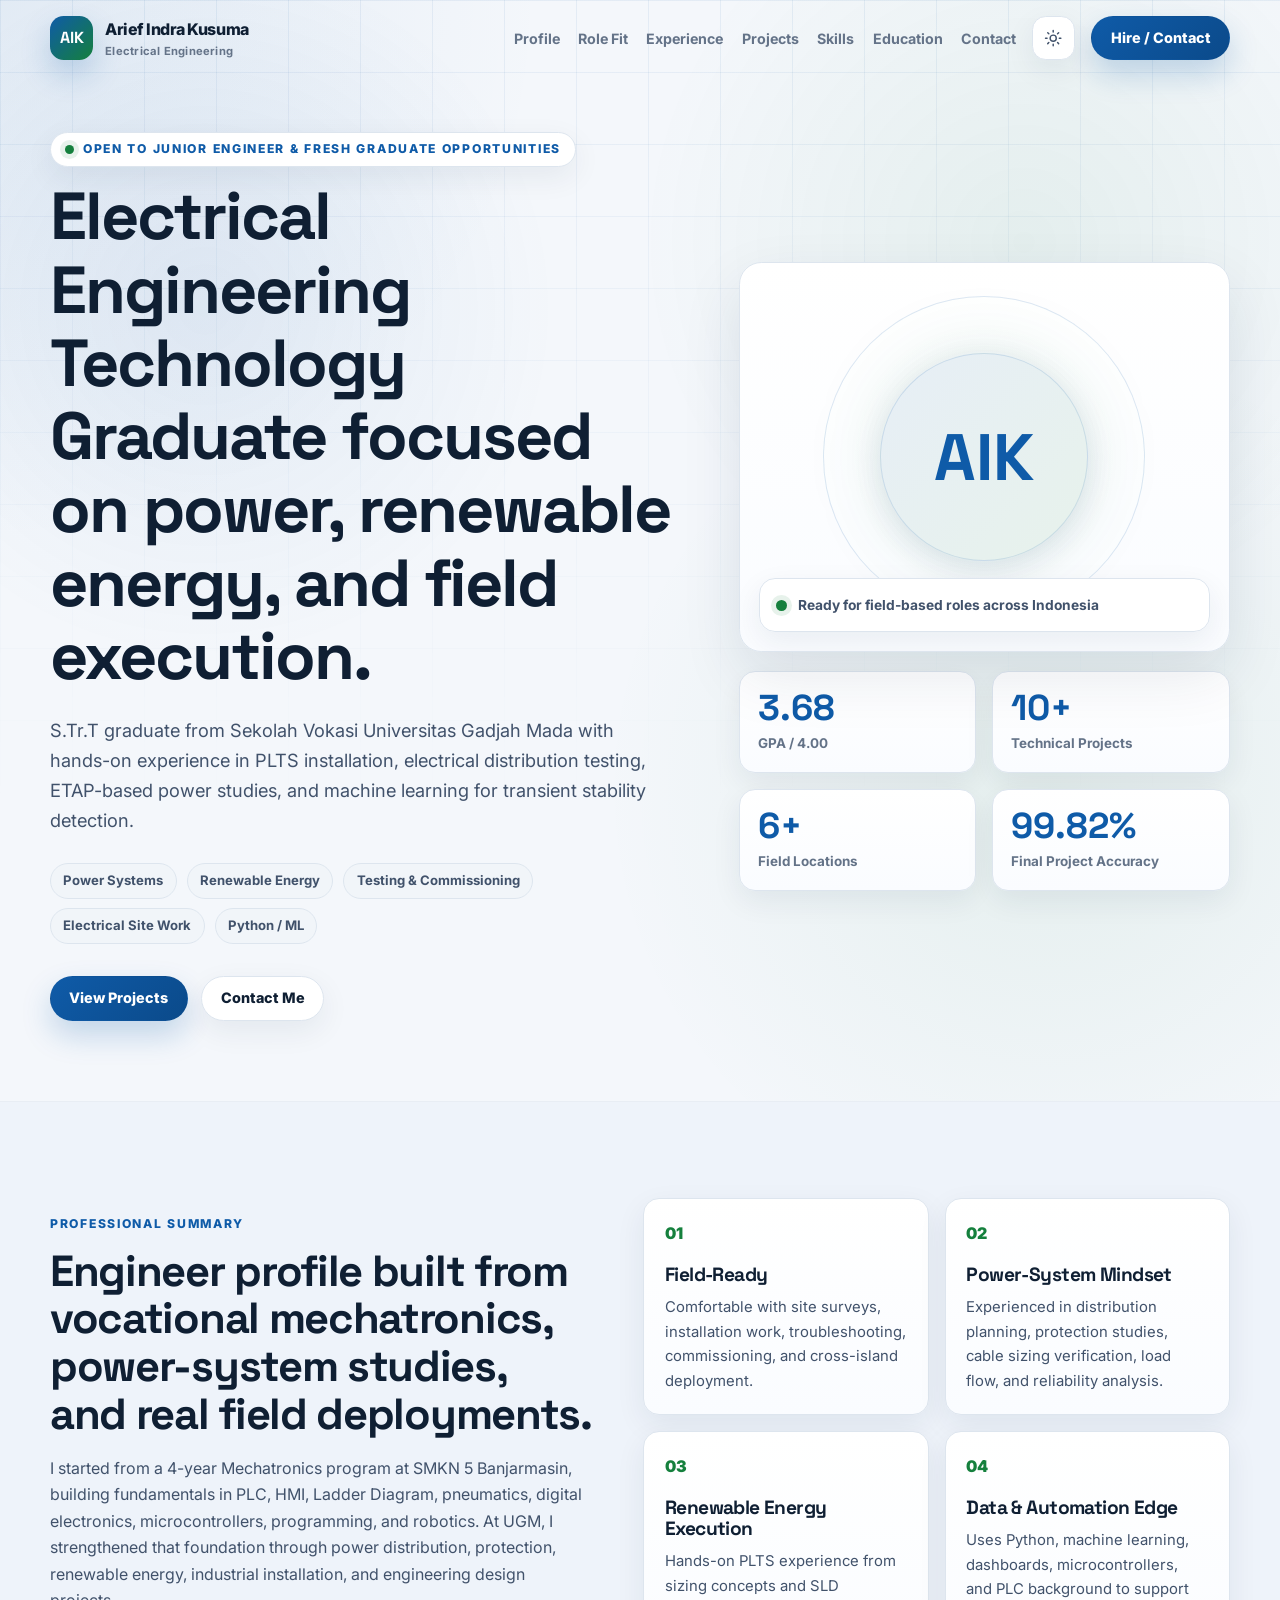
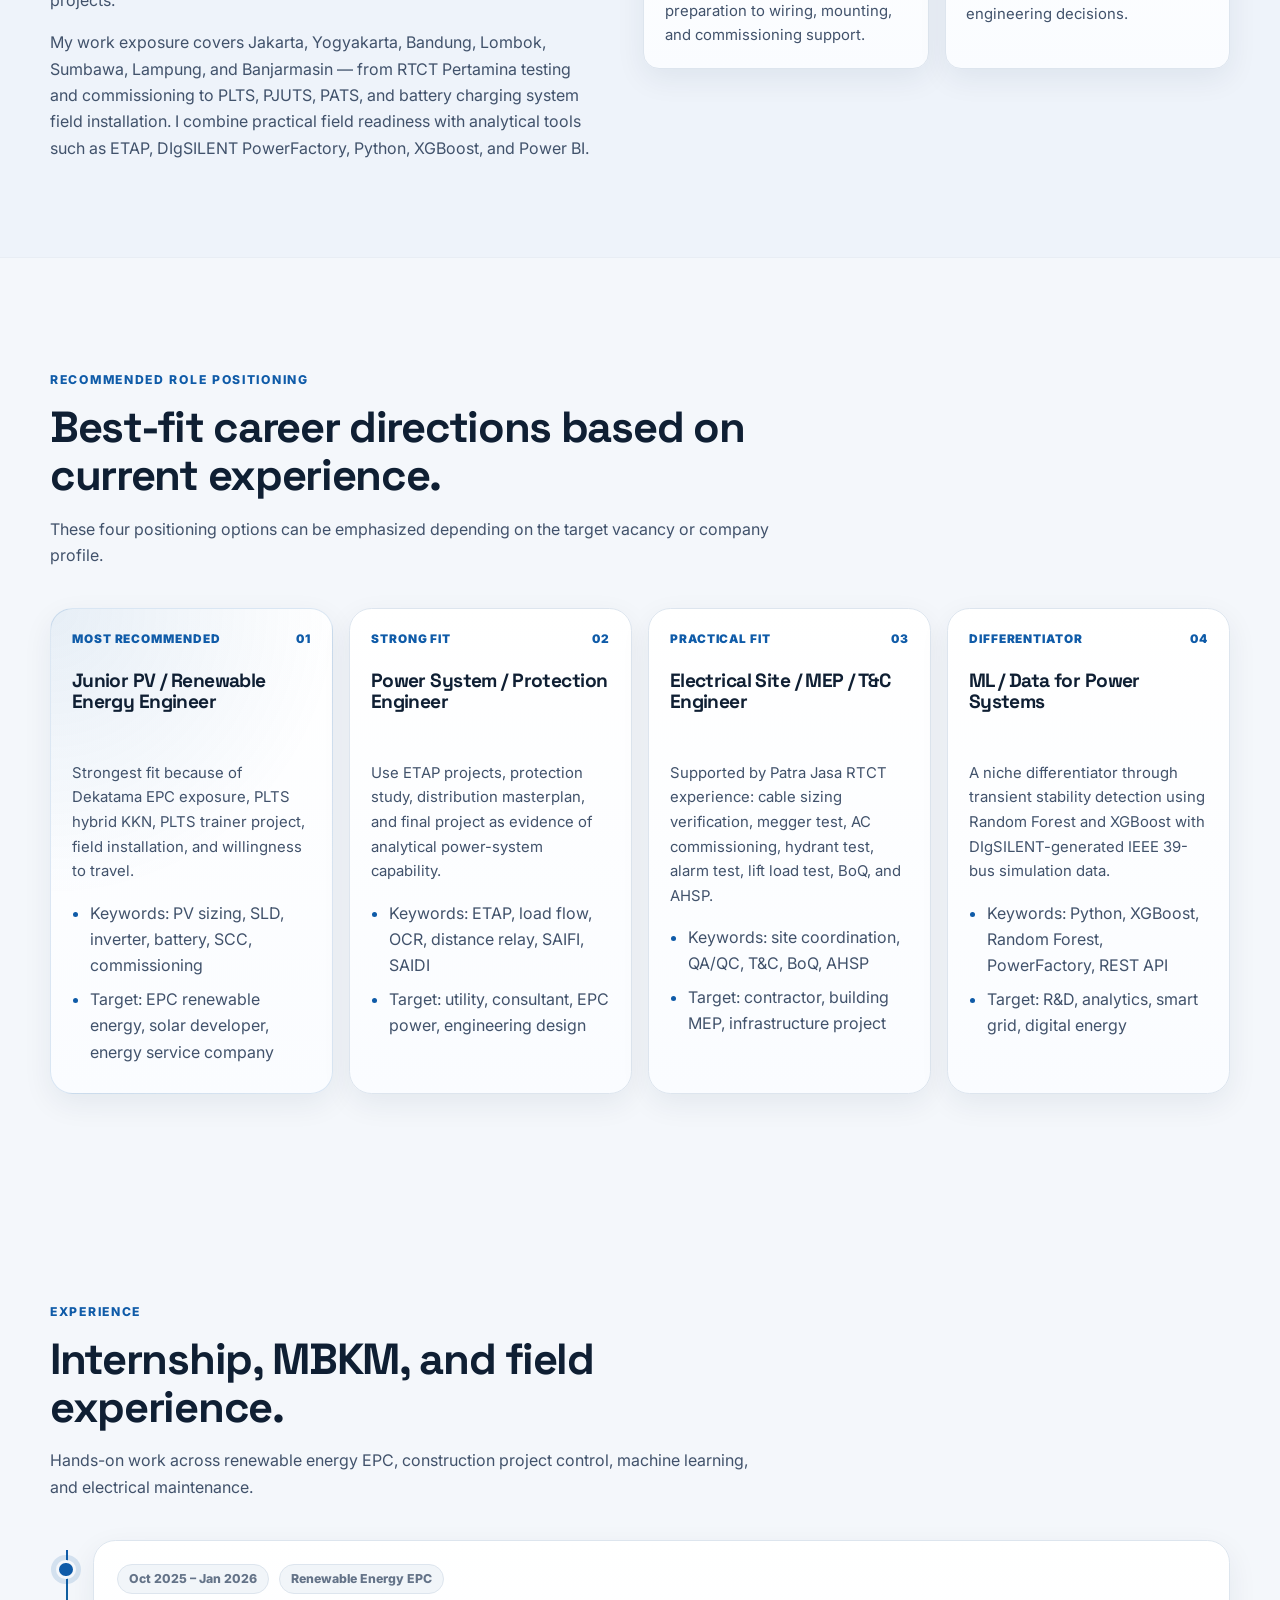
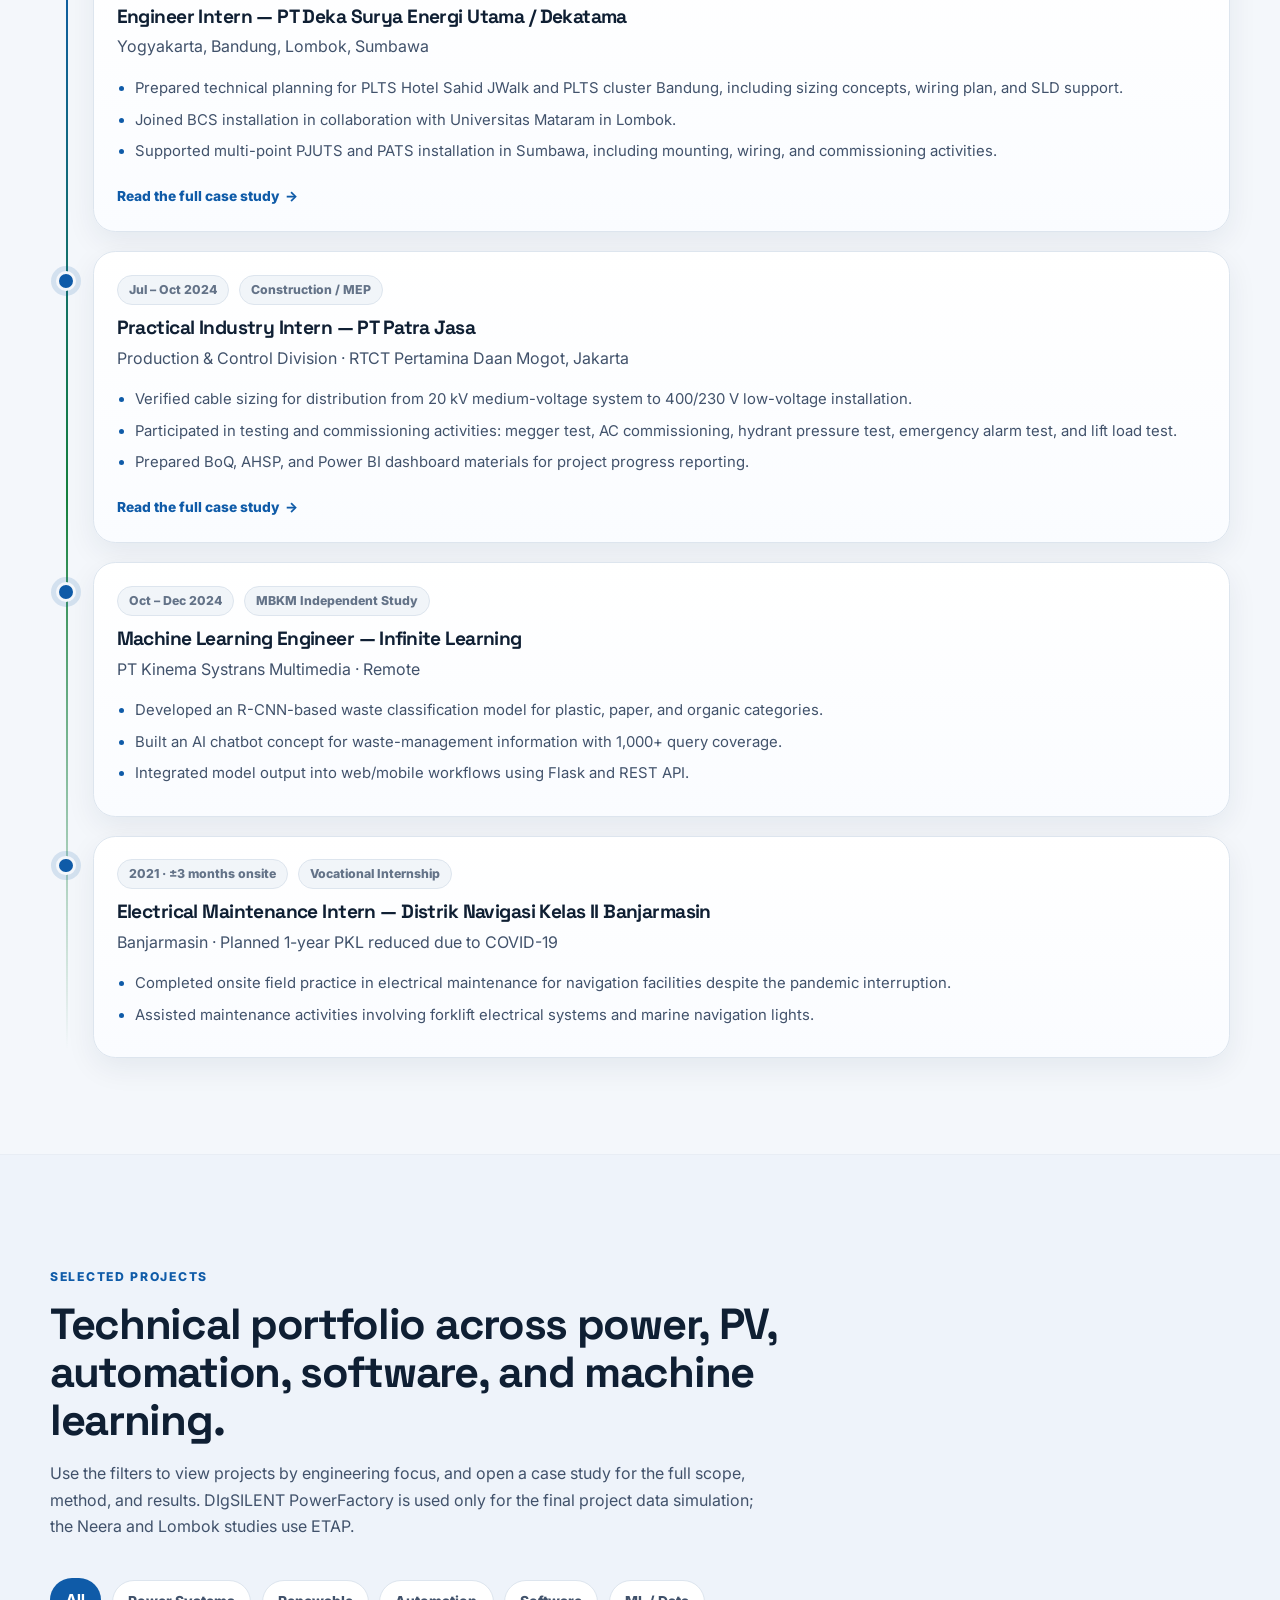
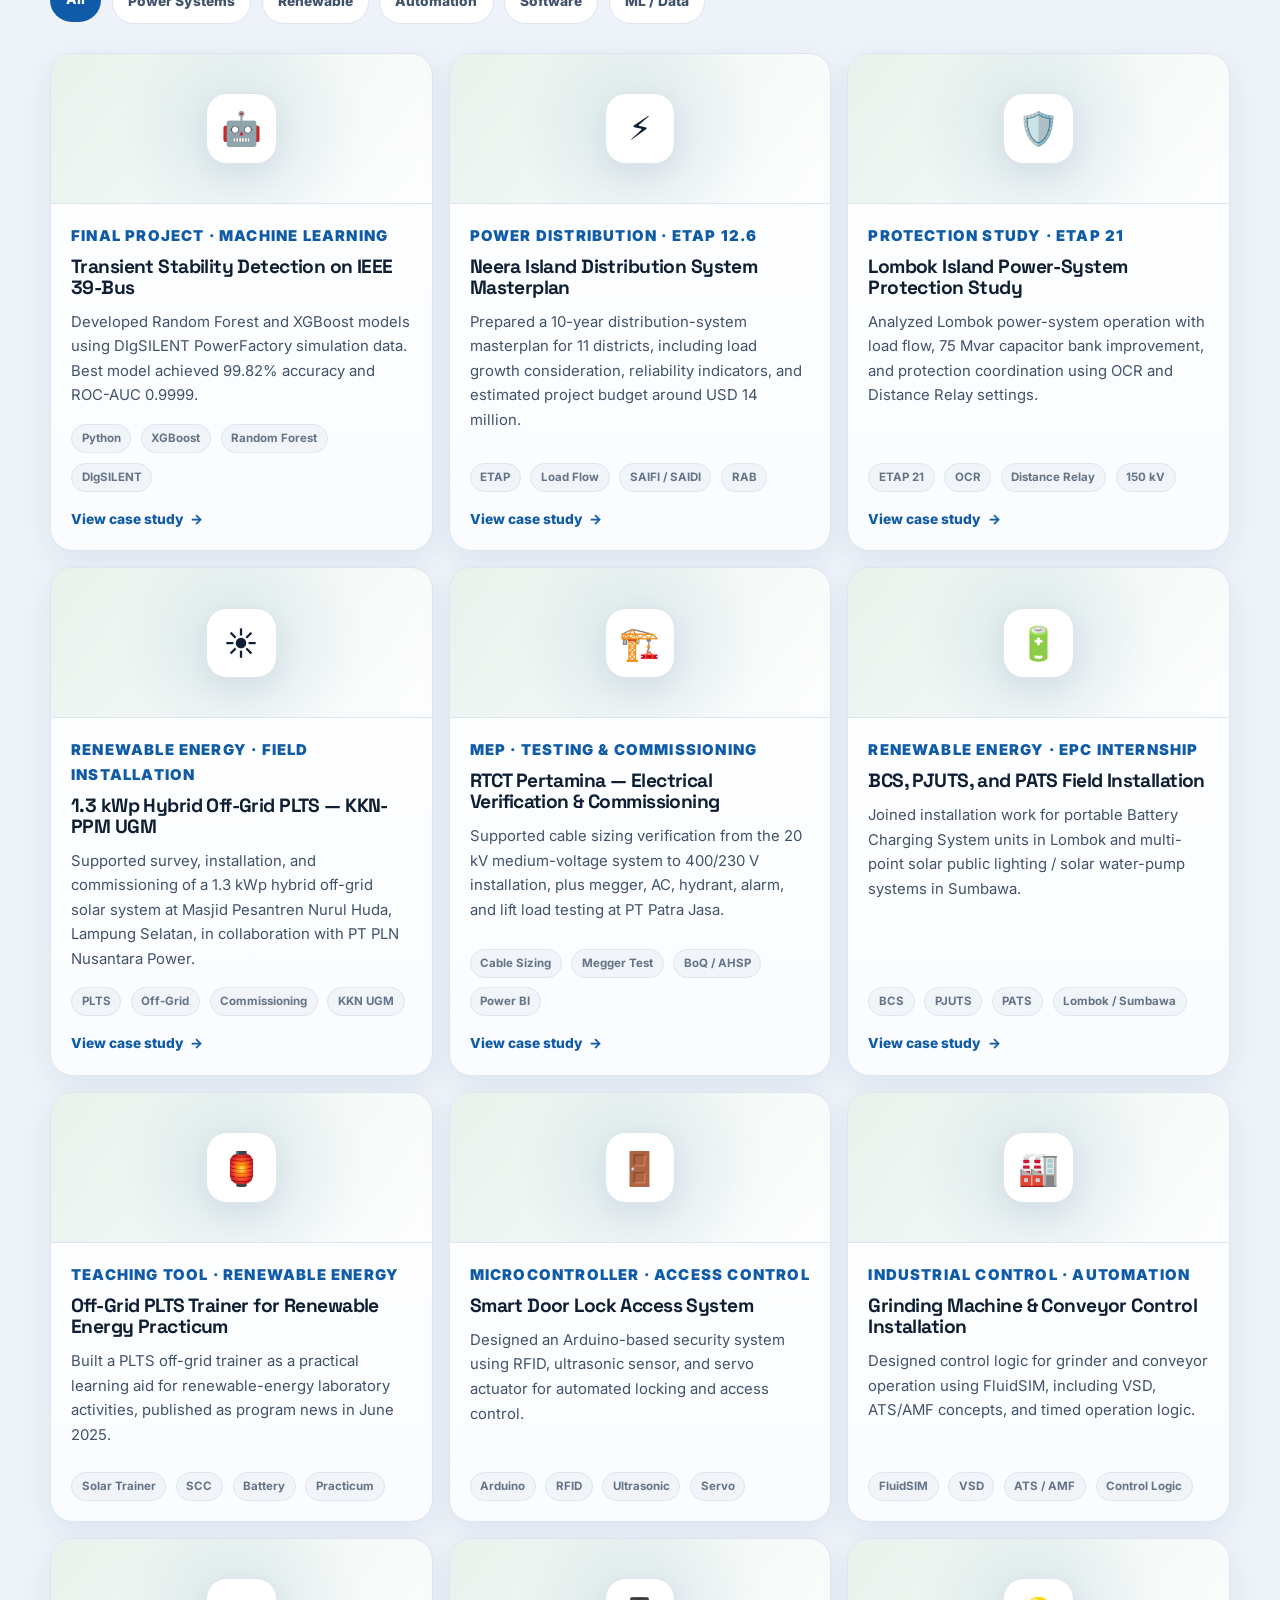
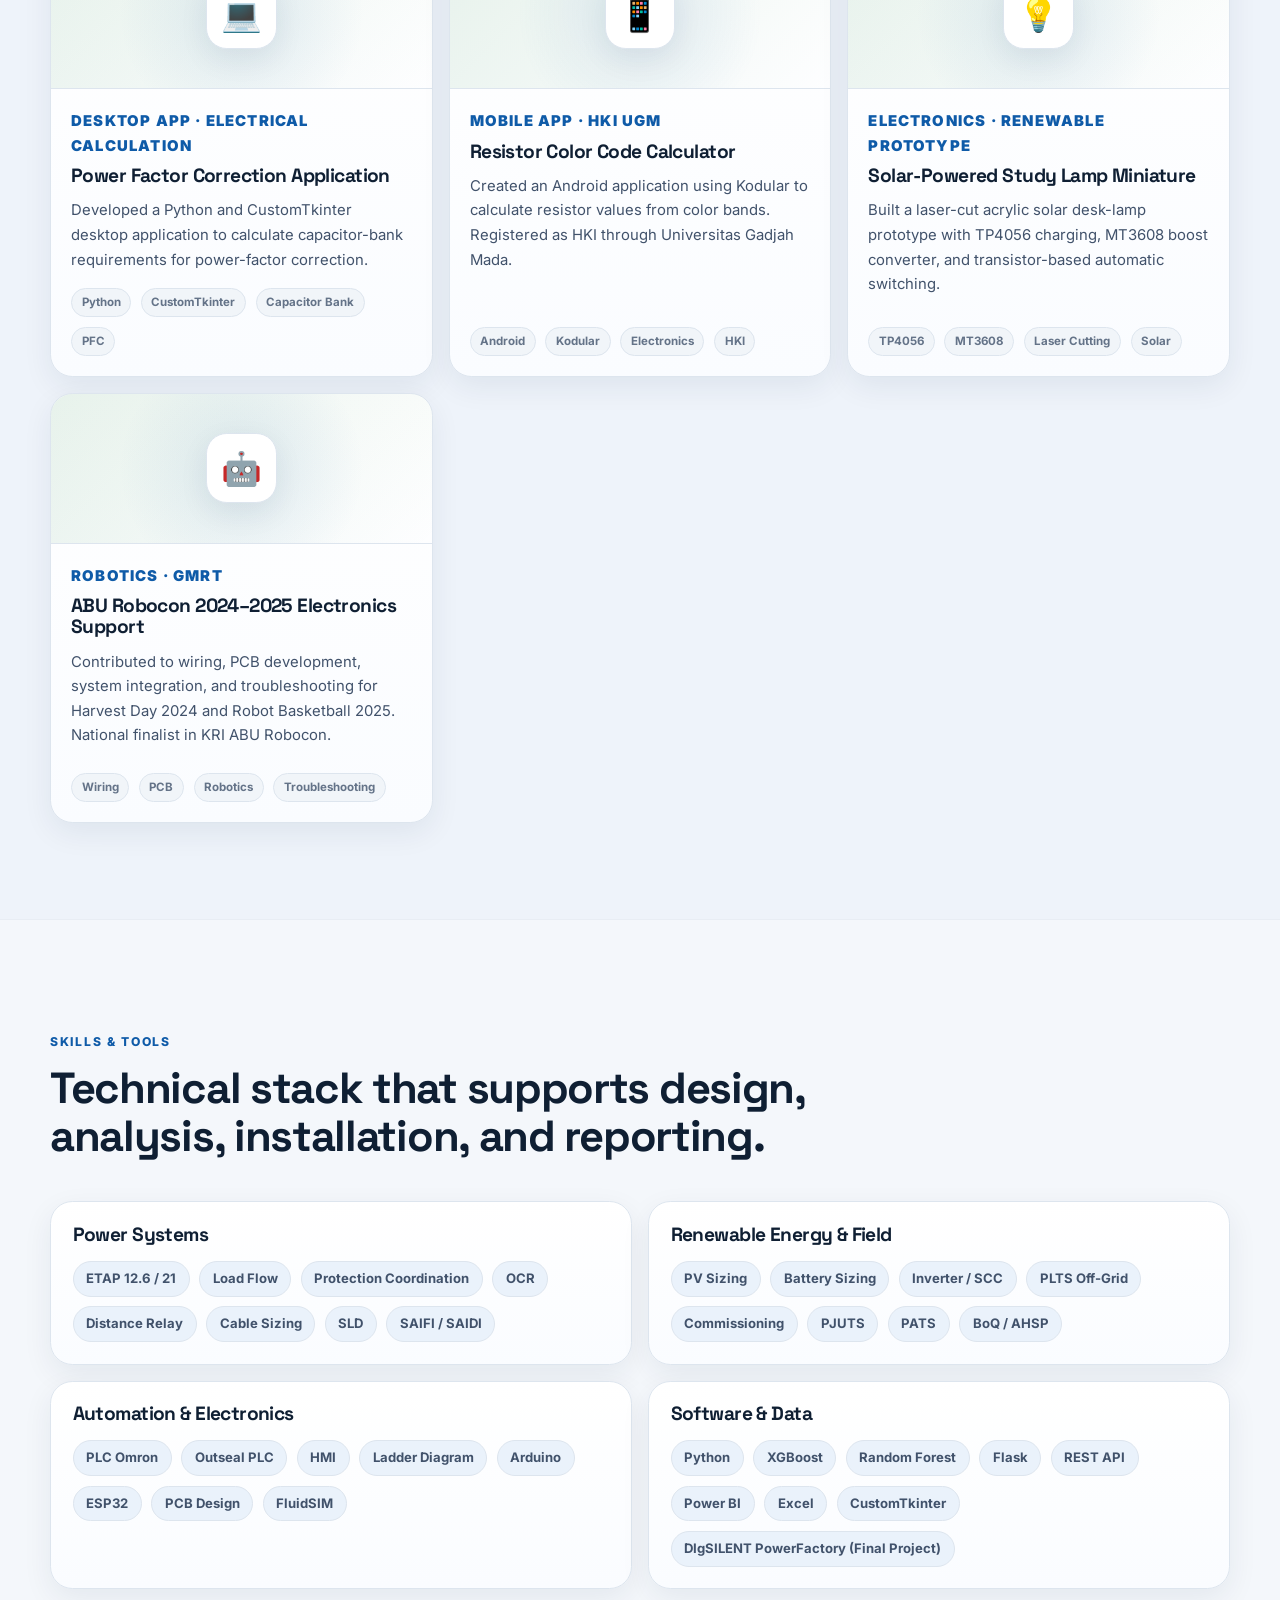
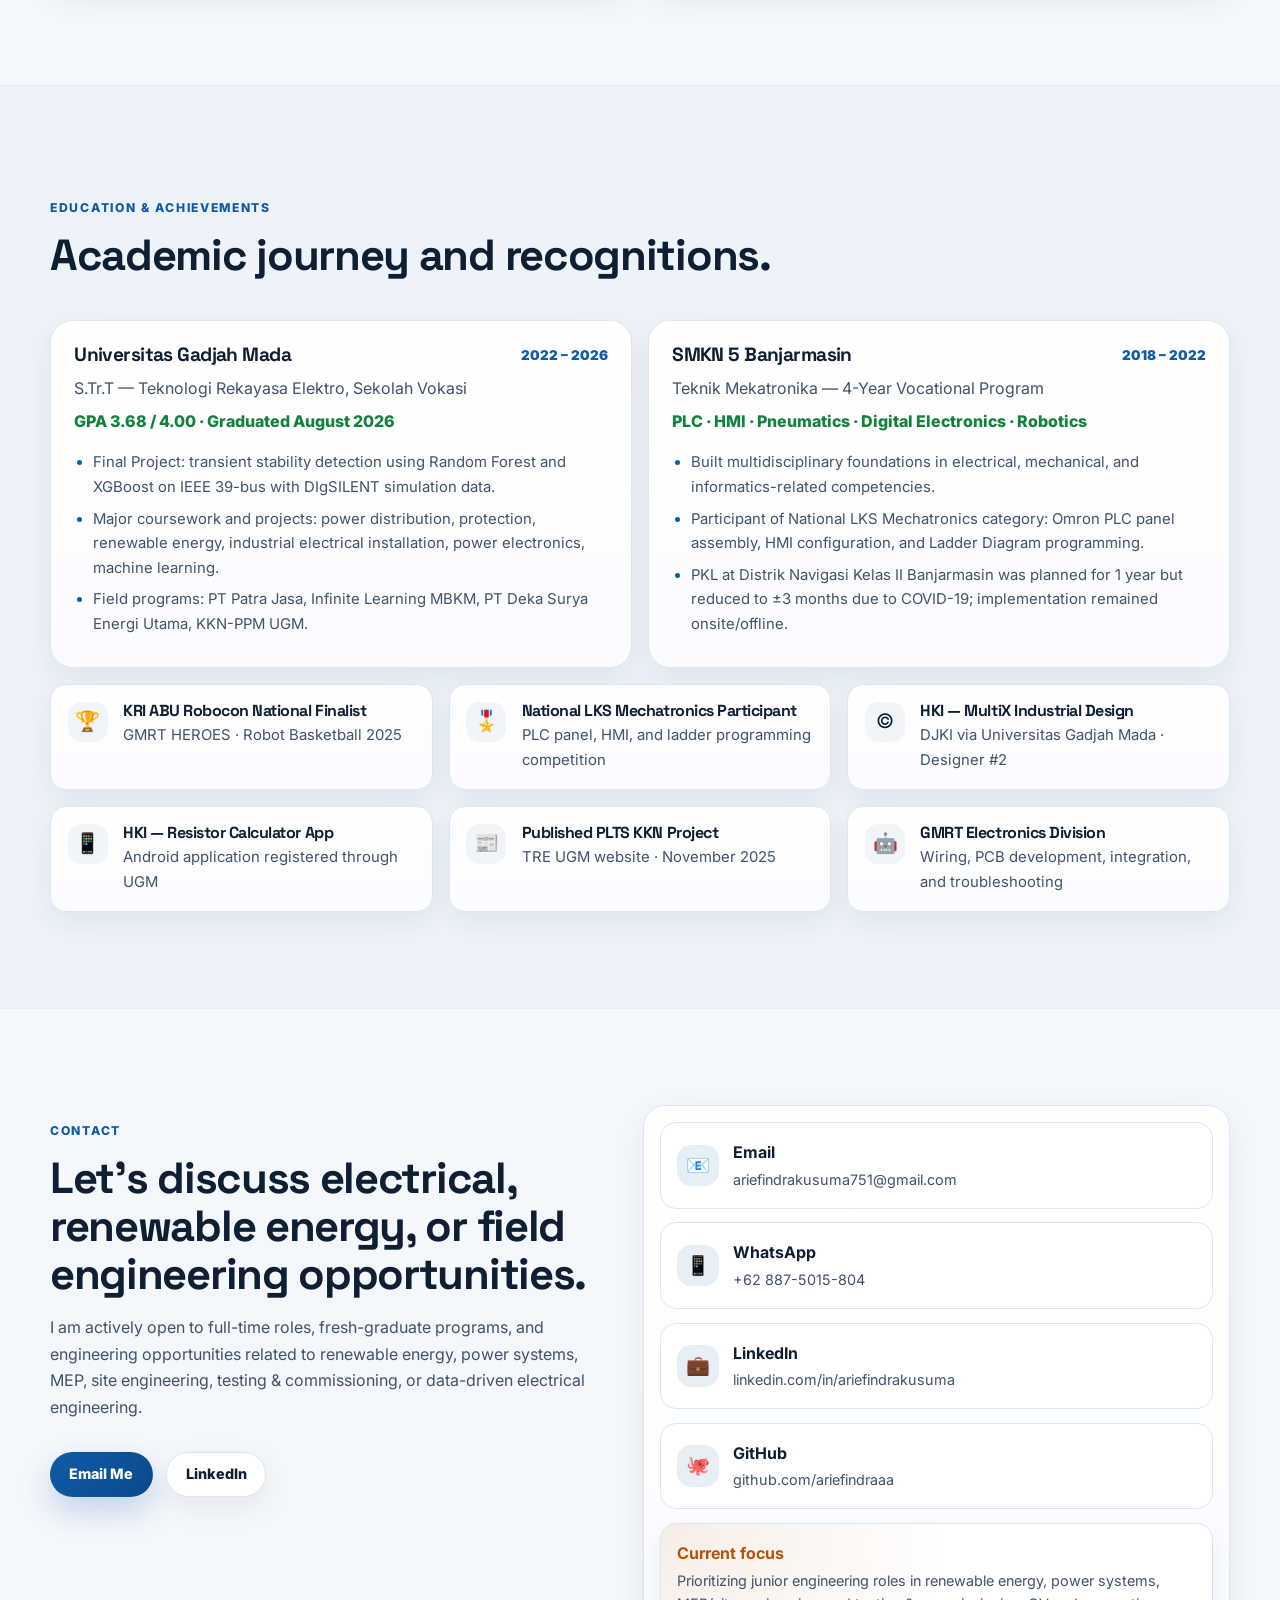
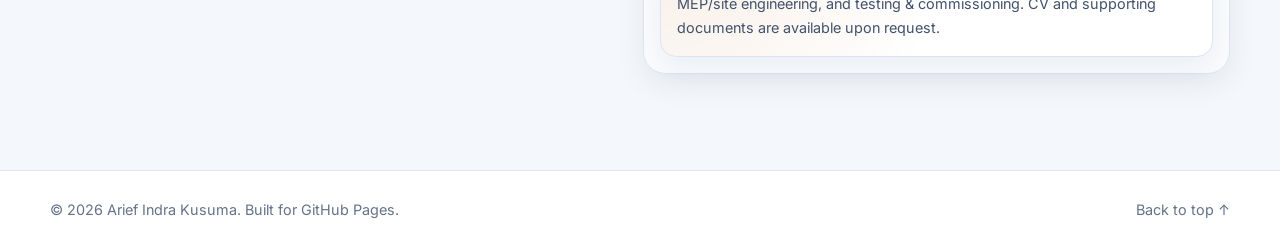
==== commit 1fbfb4a7: "Switch to light corporate theme, add dark mode and project detail pages Recreates the portfolio upda" ====
--- a/index.html
+++ b/index.html
@@ -4,11 +4,21 @@
   <meta charset="UTF-8" />
   <meta name="viewport" content="width=device-width, initial-scale=1.0, viewport-fit=cover" />
   <meta name="description" content="Portfolio of Arief Indra Kusuma — Electrical Engineering Technology graduate from Universitas Gadjah Mada focusing on power systems, renewable energy, field commissioning, and machine learning for power systems." />
-  <meta name="theme-color" content="#07111f" />
+  <meta name="theme-color" content="#f4f7fb" />
   <meta property="og:title" content="Arief Indra Kusuma | Electrical Engineering Portfolio" />
   <meta property="og:description" content="Power systems, renewable energy EPC, testing & commissioning, and machine learning for electrical engineering." />
   <meta property="og:type" content="website" />
   <title>Arief Indra Kusuma | Electrical Engineering Portfolio</title>
+  <script>
+    // Apply the saved theme before first paint. Default = light corporate.
+    (function () {
+      try {
+        if (localStorage.getItem('aik-theme') === 'dark') {
+          document.documentElement.setAttribute('data-theme', 'dark');
+        }
+      } catch (e) {}
+    })();
+  </script>
   <link rel="icon" href="data:image/svg+xml,%3Csvg xmlns='http://www.w3.org/2000/svg' viewBox='0 0 100 100'%3E%3Ctext y='.9em' font-size='88'%3E%E2%9A%A1%3C/text%3E%3C/svg%3E" />
   <link rel="preconnect" href="https://fonts.googleapis.com" />
   <link rel="preconnect" href="https://fonts.gstatic.com" crossorigin />
@@ -22,11 +32,8 @@
     <nav class="nav" aria-label="Main navigation">
       <a class="brand" href="#home" aria-label="Arief Indra Kusuma home">
         <span class="brand-mark">AIK</span>
-        <span class="brand-text">Arief Indra Kusuma</span>
+        <span class="brand-text">Arief Indra Kusuma<small>Electrical Engineering</small></span>
       </a>
-      <button class="nav-toggle" type="button" aria-label="Open navigation" aria-expanded="false" aria-controls="navMenu">
-        <span></span><span></span><span></span>
-      </button>
       <ul class="nav-menu" id="navMenu">
         <li><a href="#profile">Profile</a></li>
         <li><a href="#career">Role Fit</a></li>
@@ -36,7 +43,19 @@
         <li><a href="#education">Education</a></li>
         <li><a href="#contact">Contact</a></li>
       </ul>
+      <button class="theme-toggle" type="button" aria-pressed="false" aria-label="Switch to dark mode" title="Switch to dark mode">
+        <svg class="icon-sun" viewBox="0 0 24 24" aria-hidden="true" focusable="false">
+          <circle cx="12" cy="12" r="4"></circle>
+          <path d="M12 2v2M12 20v2M4.9 4.9l1.4 1.4M17.7 17.7l1.4 1.4M2 12h2M20 12h2M4.9 19.1l1.4-1.4M17.7 6.3l1.4-1.4"></path>
+        </svg>
+        <svg class="icon-moon" viewBox="0 0 24 24" aria-hidden="true" focusable="false">
+          <path d="M21 12.8A9 9 0 1 1 11.2 3a7 7 0 0 0 9.8 9.8z"></path>
+        </svg>
+      </button>
       <a class="nav-action" href="mailto:ariefindrakusuma751@gmail.com?subject=Opportunity%20for%20Arief%20Indra%20Kusuma">Hire / Contact</a>
+      <button class="nav-toggle" type="button" aria-label="Open navigation" aria-expanded="false" aria-controls="navMenu">
+        <span></span><span></span><span></span>
+      </button>
     </nav>
   </header>
 
@@ -60,12 +79,17 @@
           <div class="hero-actions">
             <a class="btn btn-primary" href="#projects">View Projects</a>
             <a class="btn btn-secondary" href="#contact">Contact Me</a>
+            <!-- Appears automatically once assets/cv/Arief_Indra_Kusuma_CV.pdf is uploaded. See ASSET_GUIDE.md -->
+            <a class="btn btn-ghost" href="assets/cv/Arief_Indra_Kusuma_CV.pdf" data-cv-link hidden>Download CV</a>
           </div>
         </div>
 
         <aside class="hero-panel reveal" aria-label="Portfolio highlight">
           <div class="portrait-card">
             <div class="portrait-glow" aria-hidden="true"></div>
+            <!-- Drop a photo at assets/img/profile.jpg and it replaces the initials automatically. See ASSET_GUIDE.md -->
+            <img class="portrait-photo" src="assets/img/profile.jpg" alt="Portrait of Arief Indra Kusuma"
+                 onload="this.closest('.portrait-card').classList.add('has-photo')" onerror="this.remove()" />
             <div class="portrait-initials" aria-label="Arief Indra Kusuma initials">AIK</div>
             <div class="availability-card">
               <span class="status-dot"></span>
@@ -198,6 +222,7 @@
                 <li>Joined BCS installation in collaboration with Universitas Mataram in Lombok.</li>
                 <li>Supported multi-point PJUTS and PATS installation in Sumbawa, including mounting, wiring, and commissioning activities.</li>
               </ul>
+              <a class="inline-link" href="projects/dekatama-renewable-energy.html">Read the full case study</a>
             </div>
           </article>
 
@@ -212,6 +237,7 @@
                 <li>Participated in testing and commissioning activities: megger test, AC commissioning, hydrant pressure test, emergency alarm test, and lift load test.</li>
                 <li>Prepared BoQ, AHSP, and Power BI dashboard materials for project progress reporting.</li>
               </ul>
+              <a class="inline-link" href="projects/patra-jasa-rtct.html">Read the full case study</a>
             </div>
           </article>
 
@@ -250,7 +276,7 @@
         <div class="section-head reveal">
           <p class="section-label">Selected Projects</p>
           <h2>Technical portfolio across power, PV, automation, software, and machine learning.</h2>
-          <p>Use the filters to view projects by engineering focus. DIgSILENT is used only for the final project data simulation; Neera and Lombok projects use ETAP.</p>
+          <p>Use the filters to view projects by engineering focus, and open a case study for the full scope, method, and results. DIgSILENT PowerFactory is used only for the final project data simulation; the Neera and Lombok studies use ETAP.</p>
         </div>
         <div class="filter-bar reveal" aria-label="Project filters">
           <button class="filter-btn active" type="button" data-filter="all">All</button>
@@ -269,6 +295,7 @@
               <h3>Transient Stability Detection on IEEE 39-Bus</h3>
               <p>Developed Random Forest and XGBoost models using DIgSILENT PowerFactory simulation data. Best model achieved 99.82% accuracy and ROC-AUC 0.9999.</p>
               <div class="tag-list"><span>Python</span><span>XGBoost</span><span>Random Forest</span><span>DIgSILENT</span></div>
+              <a class="project-link" href="projects/transient-stability-ieee39.html">View case study</a>
             </div>
           </article>
 
@@ -279,6 +306,7 @@
               <h3>Neera Island Distribution System Masterplan</h3>
               <p>Prepared a 10-year distribution-system masterplan for 11 districts, including load growth consideration, reliability indicators, and estimated project budget around USD 14 million.</p>
               <div class="tag-list"><span>ETAP</span><span>Load Flow</span><span>SAIFI / SAIDI</span><span>RAB</span></div>
+              <a class="project-link" href="projects/neera-distribution-masterplan.html">View case study</a>
             </div>
           </article>
 
@@ -289,6 +317,7 @@
               <h3>Lombok Island Power-System Protection Study</h3>
               <p>Analyzed Lombok power-system operation with load flow, 75 Mvar capacitor bank improvement, and protection coordination using OCR and Distance Relay settings.</p>
               <div class="tag-list"><span>ETAP 21</span><span>OCR</span><span>Distance Relay</span><span>150 kV</span></div>
+              <a class="project-link" href="projects/lombok-protection-study.html">View case study</a>
             </div>
           </article>
 
@@ -299,6 +328,18 @@
               <h3>1.3 kWp Hybrid Off-Grid PLTS — KKN-PPM UGM</h3>
               <p>Supported survey, installation, and commissioning of a 1.3 kWp hybrid off-grid solar system at Masjid Pesantren Nurul Huda, Lampung Selatan, in collaboration with PT PLN Nusantara Power.</p>
               <div class="tag-list"><span>PLTS</span><span>Off-Grid</span><span>Commissioning</span><span>KKN UGM</span></div>
+              <a class="project-link" href="projects/plts-hybrid-kkn.html">View case study</a>
+            </div>
+          </article>
+
+          <article class="project-card reveal" data-category="power">
+            <div class="project-visual"><span>🏗️</span></div>
+            <div class="project-content">
+              <p class="project-type">MEP · Testing &amp; Commissioning</p>
+              <h3>RTCT Pertamina — Electrical Verification &amp; Commissioning</h3>
+              <p>Supported cable sizing verification from the 20 kV medium-voltage system to 400/230 V installation, plus megger, AC, hydrant, alarm, and lift load testing at PT Patra Jasa.</p>
+              <div class="tag-list"><span>Cable Sizing</span><span>Megger Test</span><span>BoQ / AHSP</span><span>Power BI</span></div>
+              <a class="project-link" href="projects/patra-jasa-rtct.html">View case study</a>
             </div>
           </article>
 
@@ -309,6 +350,7 @@
               <h3>BCS, PJUTS, and PATS Field Installation</h3>
               <p>Joined installation work for portable Battery Charging System units in Lombok and multi-point solar public lighting / solar water-pump systems in Sumbawa.</p>
               <div class="tag-list"><span>BCS</span><span>PJUTS</span><span>PATS</span><span>Lombok / Sumbawa</span></div>
+              <a class="project-link" href="projects/dekatama-renewable-energy.html">View case study</a>
             </div>
           </article>
 
@@ -413,7 +455,7 @@
           <article class="skill-group reveal">
             <h3>Software & Data</h3>
             <div class="skill-tags">
-              <span>Python</span><span>XGBoost</span><span>Random Forest</span><span>Flask</span><span>REST API</span><span>Power BI</span><span>Excel</span><span>CustomTkinter</span><span>DIgSILENT PowerFactory</span>
+              <span>Python</span><span>XGBoost</span><span>Random Forest</span><span>Flask</span><span>REST API</span><span>Power BI</span><span>Excel</span><span>CustomTkinter</span><span>DIgSILENT PowerFactory (Final Project)</span>
             </div>
           </article>
         </div>
--- a/style.css
+++ b/style.css
@@ -1,35 +1,127 @@
 /*
   Arief Indra Kusuma — Professional Portfolio Theme
-  Direction: dark corporate, power-system grid, renewable-energy accent
+  Default    : Light Corporate Professional (recruiter / HR friendly)
+  Alternative: Dark Energy Theme via [data-theme="dark"]
+
+  All colours are driven by design tokens so the two themes stay in sync.
 */
 
+/* ============================================================
+   1. DESIGN TOKENS — LIGHT CORPORATE (DEFAULT)
+   ============================================================ */
 :root {
-  color-scheme: dark;
-  --bg: #07111f;
-  --bg-2: #0b1728;
-  --surface: rgba(14, 27, 47, 0.78);
-  --surface-strong: #10223a;
-  --surface-soft: rgba(255, 255, 255, 0.045);
-  --border: rgba(226, 232, 240, 0.12);
-  --border-strong: rgba(56, 189, 248, 0.26);
-  --text: #f8fafc;
-  --text-soft: #cbd5e1;
-  --text-muted: #94a3b8;
-  --accent: #22c55e;
-  --accent-2: #38bdf8;
-  --accent-3: #f59e0b;
-  --accent-soft: rgba(34, 197, 94, 0.14);
-  --blue-soft: rgba(56, 189, 248, 0.14);
-  --gold-soft: rgba(245, 158, 11, 0.12);
-  --shadow: 0 24px 80px rgba(0, 0, 0, 0.36);
-  --shadow-soft: 0 18px 48px rgba(2, 6, 23, 0.24);
+  color-scheme: light;
+
+  /* Page + surfaces */
+  --bg: #f4f7fb;
+  --bg-soft: #eef3f9;
+  --surface: #ffffff;
+  --surface-2: #fbfdff;
+  --surface-soft: #f1f5f9;
+  --surface-alt: #eef3fa;
+  --card-bg: linear-gradient(180deg, #ffffff 0%, #fafcff 100%);
+  --chip-bg: #f1f5f9;
+  --chip-bg-alt: #eaf2fb;
+
+  /* Lines */
+  --border: #dde5ee;
+  --border-soft: #e8edf4;
+  --border-strong: #0f5ba8;
+  --placeholder-border: #bccbdc;
+
+  /* Type */
+  --text: #0f1f33;
+  --text-soft: #41526b;
+  --text-muted: #647388;
+
+  /* Brand */
+  --accent: #0f5ba8;
+  --accent-ink: #0b4a8a;
+  --accent-2: #15803d;
+  --accent-3: #b45309;
+  --on-accent: #ffffff;
+
+  /* Tints */
+  --accent-soft: rgba(15, 91, 168, 0.1);
+  --accent-2-soft: rgba(21, 128, 61, 0.1);
+  --accent-3-soft: rgba(180, 83, 9, 0.1);
+  --accent-ring: rgba(15, 91, 168, 0.14);
+
+  /* Ambience */
+  --page-glow-1: rgba(15, 91, 168, 0.08);
+  --page-glow-2: rgba(21, 128, 61, 0.07);
+  --grid-line: rgba(15, 91, 168, 0.07);
+  --grid-opacity: 1;
+  --header-bg: rgba(255, 255, 255, 0.9);
+  --footer-bg: #ffffff;
+  --overlay-bg: rgba(255, 255, 255, 0.97);
+
+  /* Elevation */
+  --shadow: 0 24px 60px rgba(15, 42, 76, 0.1);
+  --shadow-soft: 0 10px 30px rgba(15, 42, 76, 0.07);
+  --shadow-accent: 0 14px 30px rgba(15, 91, 168, 0.22);
+
+  /* Geometry */
   --radius-sm: 0.75rem;
   --radius-md: 1rem;
   --radius-lg: 1.4rem;
   --max-width: 1180px;
+  --max-width-narrow: 980px;
   --header-height: 76px;
 }
 
+/* ============================================================
+   2. DESIGN TOKENS — DARK ENERGY THEME
+   ============================================================ */
+[data-theme="dark"] {
+  color-scheme: dark;
+
+  --bg: #07111f;
+  --bg-soft: #0b1728;
+  --surface: #0e1c31;
+  --surface-2: #10223a;
+  --surface-soft: rgba(255, 255, 255, 0.05);
+  --surface-alt: rgba(255, 255, 255, 0.025);
+  --card-bg: linear-gradient(180deg, rgba(255, 255, 255, 0.072), rgba(255, 255, 255, 0.032));
+  --chip-bg: rgba(255, 255, 255, 0.055);
+  --chip-bg-alt: rgba(56, 189, 248, 0.1);
+
+  --border: rgba(226, 232, 240, 0.14);
+  --border-soft: rgba(226, 232, 240, 0.09);
+  --border-strong: rgba(56, 189, 248, 0.5);
+  --placeholder-border: rgba(148, 163, 184, 0.42);
+
+  --text: #f1f6fc;
+  --text-soft: #cbd5e1;
+  --text-muted: #93a3b8;
+
+  --accent: #4aa8ff;
+  --accent-ink: #7cc2ff;
+  --accent-2: #34d399;
+  --accent-3: #fbbf24;
+  --on-accent: #04203d;
+
+  --accent-soft: rgba(74, 168, 255, 0.16);
+  --accent-2-soft: rgba(52, 211, 153, 0.14);
+  --accent-3-soft: rgba(251, 191, 36, 0.14);
+  --accent-ring: rgba(74, 168, 255, 0.18);
+
+  --page-glow-1: rgba(56, 189, 248, 0.14);
+  --page-glow-2: rgba(34, 197, 94, 0.12);
+  --grid-line: rgba(148, 163, 184, 0.12);
+  --grid-opacity: 0.55;
+  --header-bg: rgba(7, 17, 31, 0.88);
+  --footer-bg: rgba(7, 17, 31, 0.86);
+  --overlay-bg: rgba(7, 17, 31, 0.97);
+
+  --shadow: 0 24px 80px rgba(0, 0, 0, 0.42);
+  --shadow-soft: 0 18px 48px rgba(2, 6, 23, 0.3);
+  --shadow-accent: 0 18px 40px rgba(74, 168, 255, 0.22);
+}
+
+/* ============================================================
+   3. BASE
+   ============================================================ */
 * {
   box-sizing: border-box;
   margin: 0;
@@ -44,13 +136,14 @@
 body {
   min-height: 100vh;
   background:
-    radial-gradient(circle at top left, rgba(34, 197, 94, 0.12), transparent 34rem),
-    radial-gradient(circle at 80% 10%, rgba(56, 189, 248, 0.12), transparent 28rem),
-    linear-gradient(180deg, #07111f 0%, #081321 48%, #07111f 100%);
+    radial-gradient(circle at top left, var(--page-glow-1), transparent 34rem),
+    radial-gradient(circle at 82% 8%, var(--page-glow-2), transparent 28rem),
+    var(--bg);
   color: var(--text);
   font-family: Inter, system-ui, -apple-system, BlinkMacSystemFont, "Segoe UI", sans-serif;
   line-height: 1.65;
   overflow-x: hidden;
+  transition: background-color 0.3s ease, color 0.3s ease;
 }
 
 body::before {
@@ -59,11 +152,12 @@
   inset: 0;
   pointer-events: none;
   z-index: -2;
-  opacity: 0.18;
+  opacity: var(--grid-opacity);
   background-image:
-    linear-gradient(rgba(148, 163, 184, 0.12) 1px, transparent 1px),
-    linear-gradient(90deg, rgba(148, 163, 184, 0.12) 1px, transparent 1px);
+    linear-gradient(var(--grid-line) 1px, transparent 1px),
+    linear-gradient(90deg, var(--grid-line) 1px, transparent 1px);
   background-size: 72px 72px;
+  -webkit-mask-image: linear-gradient(to bottom, black, transparent 90%);
   mask-image: linear-gradient(to bottom, black, transparent 90%);
 }
 
@@ -89,9 +183,46 @@
   list-style-position: outside;
 }
 
+code {
+  font-family: "SFMono-Regular", Consolas, "Liberation Mono", Menlo, monospace;
+  font-size: 0.86em;
+  background: var(--chip-bg);
+  border-radius: 0.4rem;
+  padding: 0.1rem 0.4rem;
+  color: var(--accent-ink);
+}
+
 ::selection {
-  background: rgba(34, 197, 94, 0.3);
-  color: #fff;
+  background: var(--accent-soft);
+  color: var(--text);
+}
+
+:focus-visible {
+  outline: 3px solid var(--accent);
+  outline-offset: 3px;
+  border-radius: 0.4rem;
+}
+
+h1,
+h2,
+h3 {
+  color: var(--text);
+  font-family: "Space Grotesk", Inter, sans-serif;
+  line-height: 1.1;
+  letter-spacing: -0.03em;
+}
+
+h1 {
+  font-size: clamp(2.4rem, 5.2vw, 4.5rem);
+  max-width: 930px;
+}
+
+h2 {
+  font-size: clamp(1.85rem, 3.4vw, 2.85rem);
+}
+
+h3 {
+  font-size: 1.2rem;
 }
 
 .skip-link {
@@ -102,7 +233,7 @@
   padding: 0.75rem 1rem;
   border-radius: 999px;
   background: var(--accent);
-  color: #052e16;
+  color: var(--on-accent);
   font-weight: 800;
   text-decoration: none;
   transition: top 0.2s ease;
@@ -117,8 +248,13 @@
   margin-inline: auto;
 }
 
+.container-narrow {
+  width: min(100% - 2rem, var(--max-width-narrow));
+  margin-inline: auto;
+}
+
 .section {
-  padding: 6.5rem 0;
+  padding: 6rem 0;
   position: relative;
 }
 
@@ -140,34 +276,20 @@
   margin-bottom: 0.85rem;
 }
 
+.eyebrow {
+  border: 1px solid var(--border);
+  border-radius: 999px;
+  padding: 0.4rem 0.9rem;
+  background: var(--surface);
+  box-shadow: var(--shadow-soft);
+}
+
 .eyebrow span {
   width: 0.55rem;
   height: 0.55rem;
   border-radius: 999px;
-  background: var(--accent);
-  box-shadow: 0 0 0 7px rgba(34, 197, 94, 0.12);
-}
-
-h1,
-h2,
-h3 {
-  color: var(--text);
-  font-family: "Space Grotesk", Inter, sans-serif;
-  line-height: 1.08;
-  letter-spacing: -0.035em;
-}
-
-h1 {
-  font-size: clamp(2.55rem, 6vw, 5.7rem);
-  max-width: 930px;
-}
-
-h2 {
-  font-size: clamp(2rem, 4vw, 3.45rem);
-}
-
-h3 {
-  font-size: 1.2rem;
+  background: var(--accent-2);
+  box-shadow: 0 0 0 5px var(--accent-2-soft);
 }
 
 .section-head p,
@@ -176,7 +298,9 @@
   margin-top: 1rem;
 }
 
-/* Header */
+/* ============================================================
+   4. HEADER / NAVIGATION
+   ============================================================ */
 .site-header {
   position: fixed;
   top: 0;
@@ -185,13 +309,16 @@
   z-index: 1000;
   min-height: var(--header-height);
   transition: background 0.25s ease, border-color 0.25s ease, box-shadow 0.25s ease;
-}
-
-.site-header.scrolled {
-  background: rgba(7, 17, 31, 0.86);
+  border-bottom: 1px solid transparent;
+}
+
+.site-header.scrolled,
+.site-header.is-solid {
+  background: var(--header-bg);
+  -webkit-backdrop-filter: blur(18px);
   backdrop-filter: blur(18px);
-  border-bottom: 1px solid var(--border);
-  box-shadow: 0 14px 40px rgba(2, 6, 23, 0.32);
+  border-bottom-color: var(--border);
+  box-shadow: var(--shadow-soft);
 }
 
 .nav {
@@ -200,7 +327,7 @@
   margin: 0 auto;
   display: flex;
   align-items: center;
-  gap: 1.25rem;
+  gap: 1rem;
 }
 
 .brand {
@@ -217,29 +344,36 @@
   display: grid;
   place-items: center;
   border-radius: 0.85rem;
-  background:
-    linear-gradient(135deg, rgba(34, 197, 94, 0.95), rgba(56, 189, 248, 0.82));
-  color: #022c22;
+  background: linear-gradient(135deg, var(--accent), var(--accent-2));
+  color: #ffffff;
   font-family: "Space Grotesk", sans-serif;
   font-weight: 800;
-  box-shadow: 0 18px 38px rgba(34, 197, 94, 0.18);
+  box-shadow: var(--shadow-accent);
 }
 
 .brand-text {
   font-weight: 800;
-  letter-spacing: -0.04em;
+  letter-spacing: -0.03em;
+}
+
+.brand-text small {
+  display: block;
+  font-size: 0.7rem;
+  font-weight: 700;
+  letter-spacing: 0.02em;
+  color: var(--text-muted);
 }
 
 .nav-menu {
   display: flex;
   align-items: center;
-  gap: 1.2rem;
+  gap: 1.15rem;
   list-style: none;
 }
 
 .nav-menu a {
   color: var(--text-muted);
-  font-size: 0.9rem;
+  font-size: 0.89rem;
   font-weight: 700;
   text-decoration: none;
   transition: color 0.2s ease;
@@ -247,7 +381,7 @@
 
 .nav-menu a:hover,
 .nav-menu a.active {
-  color: var(--text);
+  color: var(--accent);
 }
 
 .nav-action,
@@ -270,36 +404,100 @@
 
 .nav-action,
 .btn-primary {
-  color: #052e16;
-  background: linear-gradient(135deg, #34d399, #22c55e);
-  box-shadow: 0 18px 40px rgba(34, 197, 94, 0.2);
+  color: var(--on-accent);
+  background: linear-gradient(135deg, var(--accent), var(--accent-ink));
+  box-shadow: var(--shadow-accent);
 }
 
 .nav-action:hover,
 .btn-primary:hover {
   transform: translateY(-2px);
-  box-shadow: 0 22px 48px rgba(34, 197, 94, 0.3);
+  box-shadow: 0 20px 44px var(--accent-ring);
 }
 
 .btn-secondary {
   color: var(--text);
-  background: rgba(255, 255, 255, 0.05);
+  background: var(--surface);
   border-color: var(--border);
+  box-shadow: var(--shadow-soft);
 }
 
 .btn-secondary:hover {
   transform: translateY(-2px);
   border-color: var(--border-strong);
-  background: rgba(56, 189, 248, 0.08);
+  color: var(--accent);
+}
+
+.btn-ghost {
+  color: var(--accent);
+  background: var(--accent-soft);
+  border-color: transparent;
+}
+
+.btn-ghost:hover {
+  transform: translateY(-2px);
+  border-color: var(--border-strong);
+}
+
+.btn[hidden] {
+  display: none;
+}
+
+/* Theme toggle */
+.theme-toggle {
+  position: relative;
+  width: 2.7rem;
+  height: 2.7rem;
+  flex: 0 0 auto;
+  display: grid;
+  place-items: center;
+  border: 1px solid var(--border);
+  border-radius: 0.85rem;
+  background: var(--surface);
+  color: var(--text-soft);
+  cursor: pointer;
+  box-shadow: var(--shadow-soft);
+  transition: color 0.2s ease, border-color 0.2s ease, transform 0.2s ease, background 0.2s ease;
+}
+
+.theme-toggle:hover {
+  color: var(--accent);
+  border-color: var(--border-strong);
+  transform: translateY(-2px);
+}
+
+.theme-toggle svg {
+  width: 1.15rem;
+  height: 1.15rem;
+  stroke: currentColor;
+  fill: none;
+  stroke-width: 1.9;
+  stroke-linecap: round;
+  stroke-linejoin: round;
+  transition: opacity 0.2s ease, transform 0.25s ease;
+}
+
+.theme-toggle .icon-moon {
+  display: none;
+}
+
+[data-theme="dark"] .theme-toggle .icon-sun {
+  display: none;
+}
+
+[data-theme="dark"] .theme-toggle .icon-moon {
+  display: block;
 }
 
 .nav-toggle {
   display: none;
   width: 2.7rem;
   height: 2.7rem;
+  flex: 0 0 auto;
   border: 1px solid var(--border);
   border-radius: 0.85rem;
-  background: rgba(255, 255, 255, 0.05);
+  background: var(--surface);
+  box-shadow: var(--shadow-soft);
   cursor: pointer;
 }
 
@@ -325,12 +523,14 @@
   transform: translateY(-6px) rotate(-45deg);
 }
 
-/* Hero */
+/* ============================================================
+   5. HERO
+   ============================================================ */
 .hero {
-  min-height: 100vh;
+  min-height: min(100vh, 900px);
   display: grid;
   align-items: center;
-  padding-top: calc(var(--header-height) + 4rem);
+  padding-top: calc(var(--header-height) + 3.5rem);
   padding-bottom: 5rem;
   overflow: hidden;
 }
@@ -340,9 +540,8 @@
   inset: 0;
   z-index: -1;
   background:
-    radial-gradient(circle at 18% 30%, rgba(34, 197, 94, 0.18), transparent 22rem),
-    radial-gradient(circle at 78% 25%, rgba(56, 189, 248, 0.18), transparent 24rem),
-    linear-gradient(135deg, rgba(255, 255, 255, 0.035), transparent 52%);
+    radial-gradient(circle at 16% 28%, var(--page-glow-1), transparent 22rem),
+    radial-gradient(circle at 80% 22%, var(--page-glow-2), transparent 24rem);
 }
 
 .hero-grid {
@@ -355,7 +554,7 @@
 .hero-lead {
   max-width: 760px;
   margin-top: 1.35rem;
-  font-size: clamp(1rem, 1.8vw, 1.18rem);
+  font-size: clamp(1rem, 1.7vw, 1.14rem);
 }
 
 .hero-pills,
@@ -379,7 +578,7 @@
   border: 1px solid var(--border);
   border-radius: 999px;
   padding: 0.38rem 0.78rem;
-  background: rgba(255, 255, 255, 0.05);
+  background: var(--chip-bg);
   color: var(--text-soft);
   font-size: 0.82rem;
   font-weight: 700;
@@ -405,32 +604,19 @@
   min-height: 390px;
   border: 1px solid var(--border);
   border-radius: var(--radius-lg);
-  background:
-    linear-gradient(180deg, rgba(255, 255, 255, 0.08), rgba(255, 255, 255, 0.035)),
-    var(--surface);
+  background: var(--card-bg);
   box-shadow: var(--shadow);
   overflow: hidden;
 }
 
-.portrait-card::before,
-.portrait-card::after {
+.portrait-card::before {
   content: "";
   position: absolute;
-  border-radius: 999px;
-}
-
-.portrait-card::before {
   width: 20rem;
   height: 20rem;
-  border: 1px solid rgba(56, 189, 248, 0.22);
-  background: radial-gradient(circle, rgba(56, 189, 248, 0.13), transparent 58%);
-}
-
-.portrait-card::after {
-  inset: 1rem;
-  border: 1px solid rgba(255, 255, 255, 0.08);
-  border-radius: calc(var(--radius-lg) - 0.4rem);
-  pointer-events: none;
+  border-radius: 999px;
+  border: 1px solid var(--accent-ring);
+  background: radial-gradient(circle, var(--accent-soft), transparent 58%);
 }
 
 .portrait-glow {
@@ -438,8 +624,28 @@
   width: 13rem;
   height: 13rem;
   border-radius: 999px;
-  background: rgba(34, 197, 94, 0.18);
+  background: var(--accent-2-soft);
   filter: blur(36px);
+}
+
+.portrait-photo {
+  position: absolute;
+  inset: 0;
+  z-index: 1;
+  width: 100%;
+  height: 100%;
+  object-fit: cover;
+  display: none;
+}
+
+.portrait-card.has-photo .portrait-photo {
+  display: block;
+}
+
+.portrait-card.has-photo .portrait-initials,
+.portrait-card.has-photo .portrait-glow,
+.portrait-card.has-photo::before {
+  display: none;
 }
 
 .portrait-initials {
@@ -450,15 +656,13 @@
   display: grid;
   place-items: center;
   border-radius: 50%;
-  border: 1px solid rgba(34, 197, 94, 0.38);
-  background:
-    linear-gradient(135deg, rgba(34, 197, 94, 0.2), rgba(56, 189, 248, 0.16)),
-    #091a2e;
-  color: var(--text);
+  border: 1px solid var(--accent-ring);
+  background: linear-gradient(135deg, var(--accent-soft), var(--accent-2-soft)), var(--surface);
+  color: var(--accent);
   font-family: "Space Grotesk", sans-serif;
-  font-size: 4.3rem;
+  font-size: 4.1rem;
   font-weight: 800;
-  box-shadow: inset 0 0 42px rgba(34, 197, 94, 0.12), 0 24px 72px rgba(2, 6, 23, 0.42);
+  box-shadow: var(--shadow-soft);
 }
 
 .availability-card {
@@ -470,14 +674,16 @@
   display: flex;
   align-items: center;
   gap: 0.65rem;
-  border: 1px solid rgba(34, 197, 94, 0.24);
+  border: 1px solid var(--border);
   border-radius: 1rem;
   padding: 0.9rem 1rem;
-  background: rgba(7, 17, 31, 0.76);
+  background: var(--overlay-bg);
+  -webkit-backdrop-filter: blur(18px);
   backdrop-filter: blur(18px);
   color: var(--text-soft);
-  font-size: 0.88rem;
+  font-size: 0.86rem;
   font-weight: 700;
+  box-shadow: var(--shadow-soft);
 }
 
 .status-dot {
@@ -485,8 +691,8 @@
   height: 0.7rem;
   flex: 0 0 auto;
   border-radius: 999px;
-  background: var(--accent);
-  box-shadow: 0 0 0 7px rgba(34, 197, 94, 0.13);
+  background: var(--accent-2);
+  box-shadow: 0 0 0 5px var(--accent-2-soft);
 }
 
 .metric-grid {
@@ -506,7 +712,7 @@
 .contact-card,
 .contact-note {
   border: 1px solid var(--border);
-  background: linear-gradient(180deg, rgba(255, 255, 255, 0.072), rgba(255, 255, 255, 0.035));
+  background: var(--card-bg);
   box-shadow: var(--shadow-soft);
 }
 
@@ -519,7 +725,7 @@
   display: block;
   color: var(--accent);
   font-family: "Space Grotesk", sans-serif;
-  font-size: clamp(1.65rem, 4vw, 2.4rem);
+  font-size: clamp(1.6rem, 3.6vw, 2.25rem);
   line-height: 1;
 }
 
@@ -531,11 +737,14 @@
   font-weight: 700;
 }
 
-/* Profile */
+/* ============================================================
+   6. CONTENT SECTIONS
+   ============================================================ */
 .profile-section,
 .projects-section,
 .education-section {
-  background: rgba(255, 255, 255, 0.025);
+  background: var(--surface-alt);
+  border-block: 1px solid var(--border-soft);
 }
 
 .two-col,
@@ -553,10 +762,10 @@
 }
 
 .value-card {
-  min-height: 210px;
+  min-height: 200px;
   border-radius: var(--radius-md);
   padding: 1.3rem;
-  transition: transform 0.2s ease, border-color 0.2s ease, background 0.2s ease;
+  transition: transform 0.2s ease, border-color 0.2s ease, box-shadow 0.2s ease;
 }
 
 .value-card:hover,
@@ -568,13 +777,14 @@
 .contact-card a:hover {
   transform: translateY(-4px);
   border-color: var(--border-strong);
+  box-shadow: var(--shadow);
 }
 
 .value-card span {
   display: inline-flex;
   color: var(--accent-2);
   font-weight: 900;
-  margin-bottom: 1.15rem;
+  margin-bottom: 1.1rem;
 }
 
 .value-card h3 {
@@ -605,14 +815,14 @@
   min-height: 420px;
   border-radius: var(--radius-lg);
   padding: 1.3rem;
-  transition: transform 0.2s ease, border-color 0.2s ease;
+  transition: transform 0.2s ease, border-color 0.2s ease, box-shadow 0.2s ease;
 }
 
 .role-card.recommended {
-  border-color: rgba(34, 197, 94, 0.34);
+  border-color: var(--accent-ring);
   background:
-    radial-gradient(circle at top left, rgba(34, 197, 94, 0.15), transparent 18rem),
-    linear-gradient(180deg, rgba(255, 255, 255, 0.08), rgba(255, 255, 255, 0.035));
+    radial-gradient(circle at top left, var(--accent-soft), transparent 18rem),
+    var(--card-bg);
 }
 
 .role-topline {
@@ -671,7 +881,7 @@
   bottom: 0.6rem;
   left: 0.58rem;
   width: 2px;
-  background: linear-gradient(var(--accent), rgba(56, 189, 248, 0.5), transparent);
+  background: linear-gradient(var(--accent), var(--accent-2), transparent);
 }
 
 .timeline-item {
@@ -690,7 +900,7 @@
   border: 3px solid var(--bg);
   border-radius: 999px;
   background: var(--accent);
-  box-shadow: 0 0 0 6px rgba(34, 197, 94, 0.13);
+  box-shadow: 0 0 0 5px var(--accent-ring);
 }
 
 .timeline-content {
@@ -710,7 +920,7 @@
   border: 1px solid var(--border);
   border-radius: 999px;
   padding: 0.25rem 0.7rem;
-  background: rgba(255, 255, 255, 0.045);
+  background: var(--chip-bg);
   color: var(--text-muted);
   font-size: 0.77rem;
   font-weight: 800;
@@ -723,7 +933,7 @@
 }
 
 .highlight {
-  color: var(--accent);
+  color: var(--accent-2);
   font-weight: 800;
 }
 
@@ -739,7 +949,7 @@
   border: 1px solid var(--border);
   border-radius: 999px;
   padding: 0.62rem 0.95rem;
-  background: rgba(255, 255, 255, 0.05);
+  background: var(--surface);
   color: var(--text-soft);
   font: inherit;
   font-size: 0.86rem;
@@ -750,7 +960,7 @@
 
 .filter-btn:hover,
 .filter-btn.active {
-  color: #052e16;
+  color: var(--on-accent);
   border-color: transparent;
   background: var(--accent);
   transform: translateY(-2px);
@@ -763,12 +973,13 @@
 }
 
 .project-card {
+  position: relative;
   display: flex;
   flex-direction: column;
   overflow: hidden;
   min-height: 430px;
   border-radius: var(--radius-lg);
-  transition: transform 0.2s ease, border-color 0.2s ease, opacity 0.25s ease;
+  transition: transform 0.2s ease, border-color 0.2s ease, box-shadow 0.2s ease, opacity 0.25s ease;
 }
 
 .project-card.hidden {
@@ -776,25 +987,26 @@
 }
 
 .project-visual {
-  min-height: 155px;
+  position: relative;
+  min-height: 150px;
   display: grid;
   place-items: center;
   background:
-    radial-gradient(circle at center, rgba(56, 189, 248, 0.16), transparent 58%),
-    linear-gradient(135deg, rgba(34, 197, 94, 0.12), rgba(255, 255, 255, 0.035));
+    radial-gradient(circle at center, var(--accent-soft), transparent 60%),
+    linear-gradient(135deg, var(--accent-2-soft), transparent);
   border-bottom: 1px solid var(--border);
 }
 
 .project-visual span {
-  width: 4.5rem;
-  height: 4.5rem;
+  width: 4.4rem;
+  height: 4.4rem;
   display: grid;
   place-items: center;
-  border: 1px solid rgba(255, 255, 255, 0.12);
-  border-radius: 1.35rem;
-  background: rgba(7, 17, 31, 0.58);
-  font-size: 2.15rem;
-  box-shadow: inset 0 0 24px rgba(56, 189, 248, 0.08);
+  border: 1px solid var(--border);
+  border-radius: 1.3rem;
+  background: var(--surface);
+  font-size: 2.05rem;
+  box-shadow: var(--shadow-soft);
 }
 
 .project-content {
@@ -829,6 +1041,62 @@
   color: var(--text-muted);
 }
 
+.project-link {
+  display: inline-flex;
+  align-items: center;
+  gap: 0.4rem;
+  margin-top: 1rem;
+  color: var(--accent);
+  font-size: 0.86rem;
+  font-weight: 800;
+  text-decoration: none;
+}
+
+.project-link::after {
+  content: "→";
+  transition: transform 0.2s ease;
+}
+
+.project-card:hover .project-link::after {
+  transform: translateX(4px);
+}
+
+.project-link:focus-visible {
+  outline-offset: 4px;
+}
+
+/* Make the whole card clickable while keeping a real link for a11y */
+.project-link::before {
+  content: "";
+  position: absolute;
+  inset: 0;
+}
+
+/* Plain inline variant (timeline, prose) — no card overlay */
+.inline-link {
+  display: inline-flex;
+  align-items: center;
+  gap: 0.35rem;
+  margin-top: 0.9rem;
+  color: var(--accent);
+  font-size: 0.86rem;
+  font-weight: 800;
+  text-decoration: none;
+}
+
+.inline-link::after {
+  content: "→";
+  transition: transform 0.2s ease;
+}
+
+.inline-link:hover {
+  text-decoration: underline;
+}
+
+.inline-link:hover::after {
+  transform: translateX(3px);
+}
+
 /* Skills */
 .skills-layout {
   display: grid;
@@ -839,7 +1107,7 @@
 .skill-group {
   border-radius: var(--radius-lg);
   padding: 1.35rem;
-  transition: transform 0.2s ease, border-color 0.2s ease;
+  transition: transform 0.2s ease, border-color 0.2s ease, box-shadow 0.2s ease;
 }
 
 .skill-group h3 {
@@ -847,7 +1115,7 @@
 }
 
 .skill-tags span {
-  background: rgba(56, 189, 248, 0.07);
+  background: var(--chip-bg-alt);
 }
 
 /* Education */
@@ -860,7 +1128,7 @@
 .education-card {
   border-radius: var(--radius-lg);
   padding: 1.45rem;
-  transition: transform 0.2s ease, border-color 0.2s ease;
+  transition: transform 0.2s ease, border-color 0.2s ease, box-shadow 0.2s ease;
 }
 
 .education-top {
@@ -872,7 +1140,7 @@
 }
 
 .education-top span {
-  color: var(--accent-2);
+  color: var(--accent);
   font-size: 0.84rem;
   font-weight: 900;
   white-space: nowrap;
@@ -891,7 +1159,7 @@
   align-items: flex-start;
   border-radius: var(--radius-md);
   padding: 1.05rem;
-  transition: transform 0.2s ease, border-color 0.2s ease;
+  transition: transform 0.2s ease, border-color 0.2s ease, box-shadow 0.2s ease;
 }
 
 .achievement-card > span {
@@ -901,7 +1169,7 @@
   place-items: center;
   flex: 0 0 auto;
   border-radius: 0.85rem;
-  background: rgba(255, 255, 255, 0.06);
+  background: var(--chip-bg);
   font-size: 1.25rem;
 }
 
@@ -929,9 +1197,9 @@
   border: 1px solid var(--border);
   border-radius: var(--radius-md);
   padding: 1rem;
-  background: rgba(255, 255, 255, 0.035);
+  background: var(--surface);
   text-decoration: none;
-  transition: transform 0.2s ease, border-color 0.2s ease, background 0.2s ease;
+  transition: transform 0.2s ease, border-color 0.2s ease, background 0.2s ease, box-shadow 0.2s ease;
 }
 
 .contact-card a span {
@@ -941,7 +1209,7 @@
   place-items: center;
   flex: 0 0 auto;
   border-radius: 0.9rem;
-  background: rgba(34, 197, 94, 0.12);
+  background: var(--accent-soft);
   font-size: 1.2rem;
 }
 
@@ -959,23 +1227,470 @@
   border-radius: var(--radius-md);
   padding: 1rem;
   background:
-    radial-gradient(circle at top left, var(--gold-soft), transparent 18rem),
-    rgba(255, 255, 255, 0.035);
+    radial-gradient(circle at top left, var(--accent-3-soft), transparent 18rem),
+    var(--surface);
 }
 
 .contact-note strong {
   color: var(--accent-3);
 }
 
-.contact-note code {
-  color: #fde68a;
-  font-size: 0.85em;
-}
-
-/* Footer */
+/* ============================================================
+   7. PROJECT DETAIL PAGES
+   ============================================================ */
+.project-page .site-header {
+  background: var(--header-bg);
+  -webkit-backdrop-filter: blur(18px);
+  backdrop-filter: blur(18px);
+  border-bottom-color: var(--border);
+}
+
+.project-hero {
+  padding-top: calc(var(--header-height) + 3.5rem);
+  padding-bottom: 3rem;
+  border-bottom: 1px solid var(--border-soft);
+  background:
+    radial-gradient(circle at 12% 0%, var(--accent-soft), transparent 26rem),
+    radial-gradient(circle at 88% 10%, var(--accent-2-soft), transparent 22rem);
+}
+
+.breadcrumb {
+  display: flex;
+  flex-wrap: wrap;
+  align-items: center;
+  gap: 0.45rem;
+  margin-bottom: 1.4rem;
+  font-size: 0.82rem;
+  font-weight: 700;
+  color: var(--text-muted);
+}
+
+.breadcrumb a {
+  color: var(--accent);
+  text-decoration: none;
+}
+
+.breadcrumb a:hover {
+  text-decoration: underline;
+}
+
+.breadcrumb span[aria-hidden="true"] {
+  color: var(--text-muted);
+  opacity: 0.6;
+}
+
+.project-hero h1 {
+  font-size: clamp(2.05rem, 4.4vw, 3.3rem);
+  max-width: 20ch;
+}
+
+.project-hero .lead {
+  max-width: 68ch;
+  margin-top: 1.1rem;
+  font-size: clamp(1rem, 1.6vw, 1.1rem);
+}
+
+.meta-strip {
+  display: grid;
+  grid-template-columns: repeat(auto-fit, minmax(190px, 1fr));
+  gap: 1rem;
+  margin-top: 2.2rem;
+}
+
+.meta-item {
+  border: 1px solid var(--border);
+  border-radius: var(--radius-md);
+  padding: 0.9rem 1rem;
+  background: var(--surface);
+  box-shadow: var(--shadow-soft);
+}
+
+.meta-item dt {
+  color: var(--text-muted);
+  font-size: 0.7rem;
+  font-weight: 900;
+  letter-spacing: 0.1em;
+  text-transform: uppercase;
+}
+
+.meta-item dd {
+  margin-top: 0.3rem;
+  color: var(--text);
+  font-size: 0.93rem;
+  font-weight: 700;
+}
+
+.detail-layout {
+  display: grid;
+  grid-template-columns: minmax(0, 1fr) minmax(0, 320px);
+  gap: 3rem;
+  align-items: start;
+  padding-block: 4.2rem;
+}
+
+.detail-main > section {
+  margin-bottom: 2.8rem;
+  scroll-margin-top: calc(var(--header-height) + 2rem);
+}
+
+.detail-main > section:last-child {
+  margin-bottom: 0;
+}
+
+.detail-main h2 {
+  font-size: clamp(1.45rem, 2.4vw, 1.95rem);
+  margin-bottom: 0.9rem;
+}
+
+.detail-main h3 {
+  margin: 1.6rem 0 0.6rem;
+  font-size: 1.05rem;
+}
+
+.detail-main p {
+  margin-bottom: 0.85rem;
+}
+
+.detail-main ul,
+.detail-main ol {
+  margin: 0.4rem 0 1rem 1.15rem;
+  color: var(--text-soft);
+}
+
+.detail-main li {
+  margin-bottom: 0.5rem;
+}
+
+.detail-main li::marker {
+  color: var(--accent);
+}
+
+.step-list {
+  counter-reset: step;
+  list-style: none;
+  margin-left: 0 !important;
+  display: grid;
+  gap: 0.8rem;
+}
+
+.step-list li {
+  counter-increment: step;
+  position: relative;
+  border: 1px solid var(--border);
+  border-radius: var(--radius-md);
+  padding: 1rem 1rem 1rem 3.3rem;
+  background: var(--card-bg);
+  box-shadow: var(--shadow-soft);
+  margin-bottom: 0;
+}
+
+.step-list li::before {
+  content: counter(step, decimal-leading-zero);
+  position: absolute;
+  left: 1rem;
+  top: 1rem;
+  color: var(--accent);
+  font-family: "Space Grotesk", sans-serif;
+  font-weight: 800;
+  font-size: 0.95rem;
+}
+
+.step-list strong {
+  display: block;
+  color: var(--text);
+  margin-bottom: 0.15rem;
+}
+
+.result-grid {
+  display: grid;
+  grid-template-columns: repeat(auto-fit, minmax(170px, 1fr));
+  gap: 1rem;
+  margin: 1.2rem 0;
+}
+
+.result-card {
+  border: 1px solid var(--border);
+  border-radius: var(--radius-md);
+  padding: 1.1rem;
+  background: var(--card-bg);
+  box-shadow: var(--shadow-soft);
+}
+
+.result-card strong {
+  display: block;
+  color: var(--accent);
+  font-family: "Space Grotesk", sans-serif;
+  font-size: 1.6rem;
+  line-height: 1.1;
+}
+
+.result-card span {
+  display: block;
+  margin-top: 0.35rem;
+  color: var(--text-muted);
+  font-size: 0.84rem;
+  font-weight: 700;
+}
+
+.callout {
+  display: flex;
+  gap: 0.9rem;
+  border: 1px solid var(--border);
+  border-left: 4px solid var(--accent-3);
+  border-radius: var(--radius-md);
+  padding: 1rem 1.1rem;
+  margin: 1.2rem 0;
+  background: var(--surface);
+  box-shadow: var(--shadow-soft);
+}
+
+.callout.callout-accent {
+  border-left-color: var(--accent);
+}
+
+.callout .callout-icon {
+  flex: 0 0 auto;
+  font-size: 1.15rem;
+  line-height: 1.5;
+}
+
+.callout p {
+  margin: 0;
+  font-size: 0.91rem;
+}
+
+.callout strong {
+  color: var(--text);
+}
+
+.tool-grid {
+  display: grid;
+  grid-template-columns: repeat(auto-fit, minmax(210px, 1fr));
+  gap: 0.85rem;
+  margin-top: 1rem;
+}
+
+.tool-card {
+  border: 1px solid var(--border);
+  border-radius: var(--radius-md);
+  padding: 0.9rem 1rem;
+  background: var(--card-bg);
+  box-shadow: var(--shadow-soft);
+}
+
+.tool-card strong {
+  display: block;
+  color: var(--text);
+  font-size: 0.95rem;
+}
+
+.tool-card span {
+  display: block;
+  margin-top: 0.2rem;
+  color: var(--text-muted);
+  font-size: 0.83rem;
+}
+
+/* Documentation gallery with graceful photo placeholders */
+.gallery {
+  display: grid;
+  grid-template-columns: repeat(auto-fit, minmax(230px, 1fr));
+  gap: 1rem;
+  margin-top: 1rem;
+}
+
+.gallery-item {
+  display: flex;
+  flex-direction: column;
+  overflow: hidden;
+  border: 1px solid var(--border);
+  border-radius: var(--radius-md);
+  background: var(--card-bg);
+  box-shadow: var(--shadow-soft);
+}
+
+.gallery-item img {
+  width: 100%;
+  aspect-ratio: 4 / 3;
+  object-fit: cover;
+  border-bottom: 1px solid var(--border);
+}
+
+.gallery-item.is-empty::before {
+  content: "📷  Photo slot — empty";
+  display: grid;
+  place-items: center;
+  aspect-ratio: 4 / 3;
+  margin: 0.6rem 0.6rem 0;
+  border: 1.5px dashed var(--placeholder-border);
+  border-radius: calc(var(--radius-md) - 0.35rem);
+  background: var(--surface-soft);
+  color: var(--text-muted);
+  font-size: 0.85rem;
+  font-weight: 700;
+  text-align: center;
+}
+
+.gallery-item figcaption {
+  padding: 0.8rem 0.9rem;
+  color: var(--text-soft);
+  font-size: 0.84rem;
+}
+
+.gallery-item figcaption code {
+  display: inline-block;
+  margin-top: 0.35rem;
+  font-size: 0.76rem;
+  word-break: break-all;
+}
+
+/* Sidebar */
+.detail-aside {
+  position: sticky;
+  top: calc(var(--header-height) + 1.5rem);
+  display: grid;
+  gap: 1rem;
+}
+
+.aside-card {
+  border: 1px solid var(--border);
+  border-radius: var(--radius-lg);
+  padding: 1.2rem;
+  background: var(--card-bg);
+  box-shadow: var(--shadow-soft);
+}
+
+.aside-card h2,
+.aside-card h3 {
+  font-size: 0.78rem;
+  font-weight: 900;
+  letter-spacing: 0.12em;
+  text-transform: uppercase;
+  color: var(--accent);
+  margin-bottom: 0.9rem;
+}
+
+.fact-list {
+  display: grid;
+  gap: 0.75rem;
+  margin: 0 !important;
+  list-style: none;
+}
+
+.fact-list li {
+  display: grid;
+  gap: 0.1rem;
+  margin: 0;
+  padding-bottom: 0.7rem;
+  border-bottom: 1px dashed var(--border);
+}
+
+.fact-list li:last-child {
+  padding-bottom: 0;
+  border-bottom: 0;
+}
+
+.fact-list strong {
+  color: var(--text-muted);
+  font-size: 0.72rem;
+  font-weight: 900;
+  letter-spacing: 0.08em;
+  text-transform: uppercase;
+}
+
+.fact-list span {
+  color: var(--text);
+  font-size: 0.9rem;
+  font-weight: 600;
+}
+
+.aside-links {
+  display: grid;
+  gap: 0.5rem;
+  list-style: none;
+  margin: 0 !important;
+}
+
+.aside-links li {
+  margin: 0;
+}
+
+.aside-links a {
+  display: flex;
+  align-items: center;
+  justify-content: space-between;
+  gap: 0.5rem;
+  border: 1px solid var(--border);
+  border-radius: var(--radius-sm);
+  padding: 0.65rem 0.8rem;
+  background: var(--surface);
+  color: var(--text);
+  font-size: 0.86rem;
+  font-weight: 700;
+  text-decoration: none;
+  transition: border-color 0.2s ease, color 0.2s ease, transform 0.2s ease;
+}
+
+.aside-links a:hover {
+  border-color: var(--border-strong);
+  color: var(--accent);
+  transform: translateX(2px);
+}
+
+.aside-links a::after {
+  content: "→";
+  color: var(--accent);
+}
+
+/* Prev / next */
+.project-nav {
+  display: grid;
+  grid-template-columns: repeat(2, minmax(0, 1fr));
+  gap: 1rem;
+  padding-bottom: 4.5rem;
+}
+
+.project-nav a {
+  display: grid;
+  gap: 0.25rem;
+  border: 1px solid var(--border);
+  border-radius: var(--radius-md);
+  padding: 1.1rem 1.2rem;
+  background: var(--card-bg);
+  box-shadow: var(--shadow-soft);
+  text-decoration: none;
+  transition: transform 0.2s ease, border-color 0.2s ease, box-shadow 0.2s ease;
+}
+
+.project-nav a:hover {
+  transform: translateY(-3px);
+  border-color: var(--border-strong);
+  box-shadow: var(--shadow);
+}
+
+.project-nav small {
+  color: var(--text-muted);
+  font-size: 0.73rem;
+  font-weight: 900;
+  letter-spacing: 0.1em;
+  text-transform: uppercase;
+}
+
+.project-nav strong {
+  color: var(--text);
+  font-size: 1rem;
+}
+
+.project-nav .next {
+  text-align: right;
+}
+
+/* ============================================================
+   8. FOOTER + UTILITIES
+   ============================================================ */
 .site-footer {
   border-top: 1px solid var(--border);
-  background: rgba(7, 17, 31, 0.78);
+  background: var(--footer-bg);
   padding: 1.7rem 0;
 }
 
@@ -1006,11 +1721,11 @@
   height: 3rem;
   display: grid;
   place-items: center;
-  border: 1px solid rgba(34, 197, 94, 0.28);
+  border: 1px solid var(--border);
   border-radius: 999px;
-  background: rgba(7, 17, 31, 0.78);
-  color: var(--text);
-  backdrop-filter: blur(12px);
+  background: var(--surface);
+  color: var(--accent);
+  box-shadow: var(--shadow);
   cursor: pointer;
   opacity: 0;
   pointer-events: none;
@@ -1025,14 +1740,24 @@
 }
 
 .back-to-top:hover {
-  border-color: var(--accent);
+  border-color: var(--border-strong);
+}
+
+.visually-hidden {
+  position: absolute !important;
+  width: 1px;
+  height: 1px;
+  overflow: hidden;
+  clip: rect(0 0 0 0);
+  clip-path: inset(50%);
+  white-space: nowrap;
 }
 
 /* Animations */
 .reveal {
   opacity: 0;
   transform: translateY(20px);
-  transition: opacity 0.68s ease, transform 0.68s ease;
+  transition: opacity 0.6s ease, transform 0.6s ease;
 }
 
 .reveal.visible {
@@ -1060,7 +1785,9 @@
   }
 }
 
-/* Responsive */
+/* ============================================================
+   9. RESPONSIVE
+   ============================================================ */
 @media (max-width: 1080px) {
   .nav-menu {
     gap: 0.85rem;
@@ -1082,6 +1809,16 @@
   .achievement-grid {
     grid-template-columns: repeat(2, minmax(0, 1fr));
   }
+
+  .detail-layout {
+    grid-template-columns: 1fr;
+    gap: 2.4rem;
+  }
+
+  .detail-aside {
+    position: static;
+    grid-template-columns: repeat(auto-fit, minmax(260px, 1fr));
+  }
 }
 
 @media (max-width: 900px) {
@@ -1091,6 +1828,11 @@
 
   .nav-toggle {
     display: block;
+    order: 3;
+  }
+
+  .theme-toggle {
+    order: 2;
   }
 
   .nav-menu {
@@ -1105,8 +1847,9 @@
     border: 1px solid var(--border);
     border-radius: 1.2rem;
     padding: 0.7rem;
-    background: rgba(7, 17, 31, 0.96);
+    background: var(--overlay-bg);
     box-shadow: var(--shadow);
+    -webkit-backdrop-filter: blur(18px);
     backdrop-filter: blur(18px);
     transform: translateY(-12px);
     opacity: 0;
@@ -1129,7 +1872,8 @@
 
   .nav-menu a:hover,
   .nav-menu a.active {
-    background: rgba(255, 255, 255, 0.06);
+    background: var(--chip-bg);
+    color: var(--accent);
   }
 
   .nav-action {
@@ -1163,12 +1907,13 @@
 }
 
 @media (max-width: 680px) {
-  .container {
+  .container,
+  .container-narrow {
     width: min(100% - 1.25rem, var(--max-width));
   }
 
   .section {
-    padding: 4.7rem 0;
+    padding: 4.5rem 0;
   }
 
   .brand-text {
@@ -1180,18 +1925,19 @@
   }
 
   h1 {
-    font-size: clamp(2.35rem, 13vw, 3.4rem);
+    font-size: clamp(2.15rem, 11vw, 3.1rem);
   }
 
   h2 {
-    font-size: clamp(1.8rem, 10vw, 2.55rem);
+    font-size: clamp(1.7rem, 8.5vw, 2.3rem);
   }
 
   .metric-grid,
   .value-grid,
   .role-grid,
   .project-grid,
-  .achievement-grid {
+  .achievement-grid,
+  .project-nav {
     grid-template-columns: 1fr;
   }
 
@@ -1233,4 +1979,50 @@
   .contact-actions .btn {
     width: auto;
   }
-}
+
+  .project-nav .next {
+    text-align: left;
+  }
+}
+
+/* ============================================================
+   10. PRINT — recruiters often print or save as PDF
+   ============================================================ */
+@media print {
+  :root {
+    --shadow: none;
+    --shadow-soft: none;
+    --shadow-accent: none;
+  }
+
+  body {
+    background: #ffffff;
+    color: #000000;
+  }
+
+  body::before,
+  .hero-bg,
+  .site-header,
+  .back-to-top,
+  .filter-bar,
+  .nav-toggle,
+  .theme-toggle,
+  .project-nav {
+    display: none !important;
+  }
+
+  .section,
+  .detail-layout {
+    padding: 1.2rem 0;
+    break-inside: avoid;
+  }
+
+  .reveal {
+    opacity: 1 !important;
+    transform: none !important;
+  }
+
+  a {
+    text-decoration: none;
+  }
+}
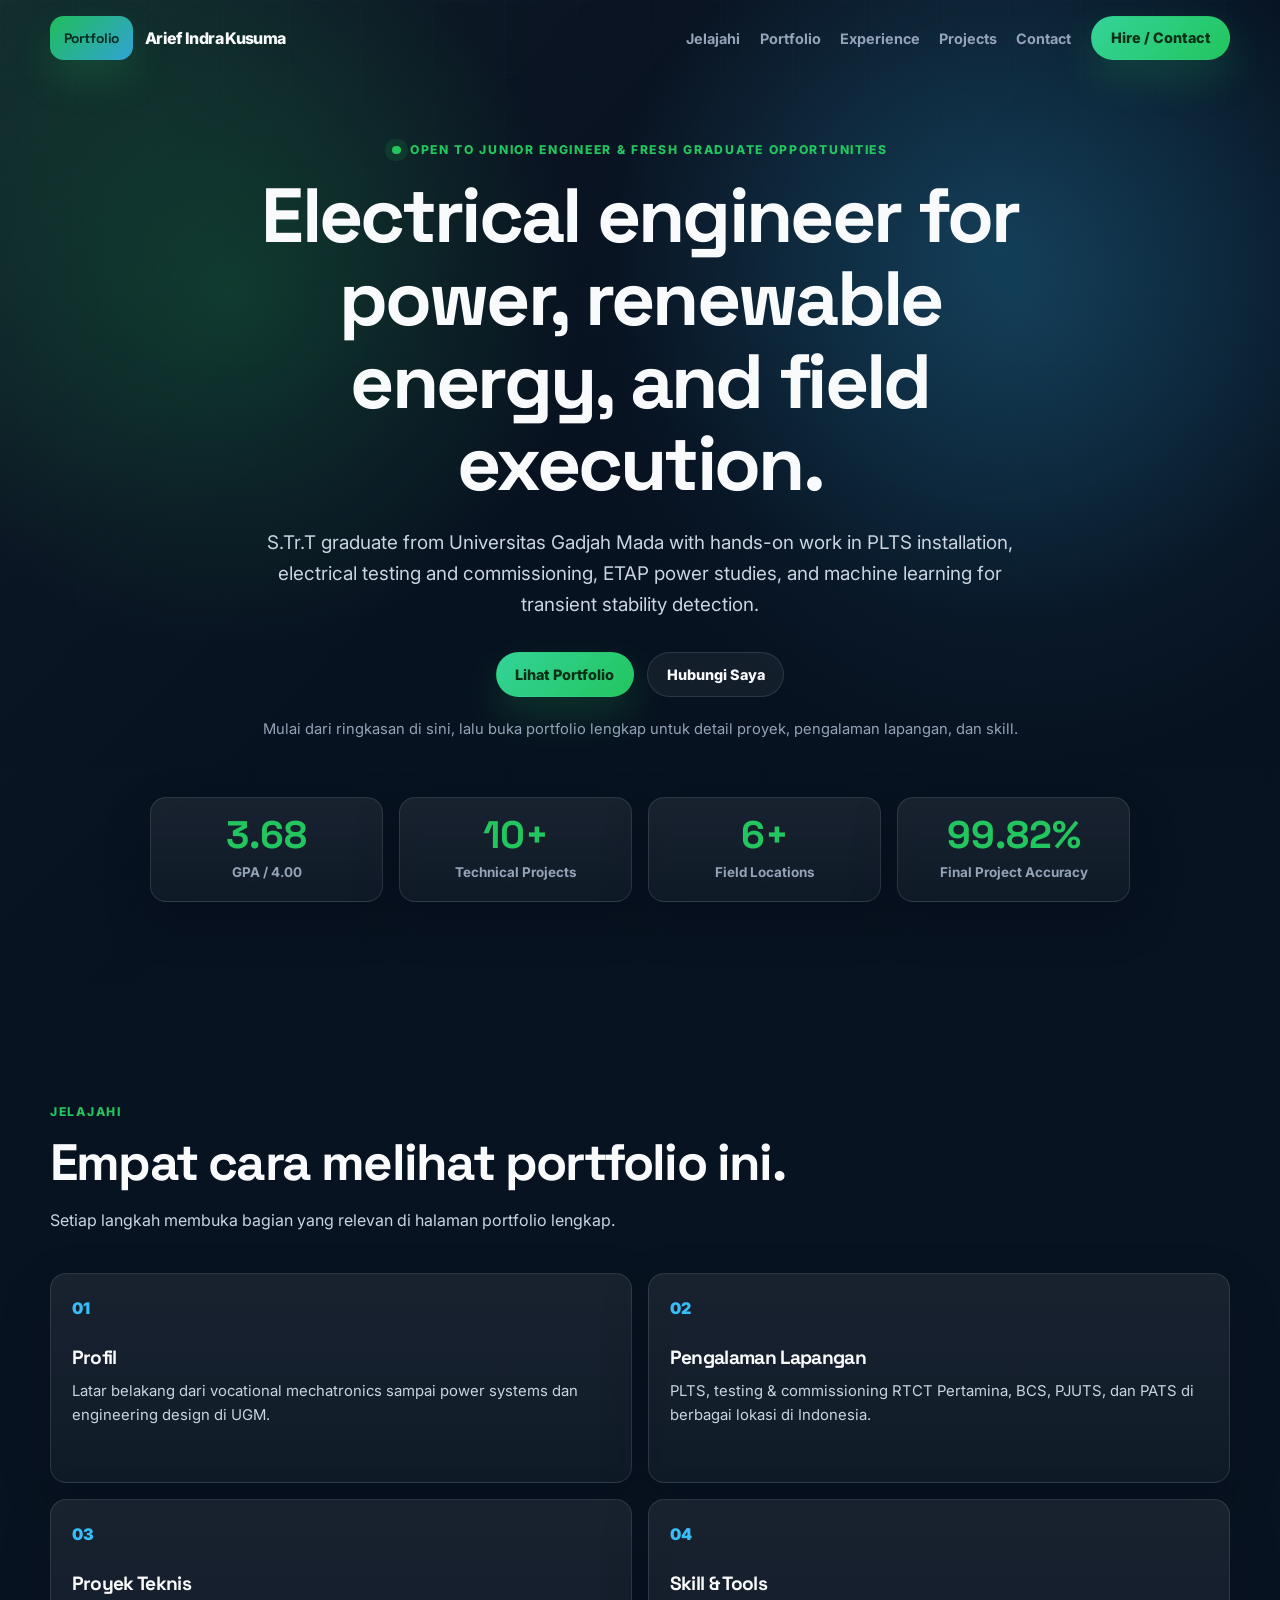
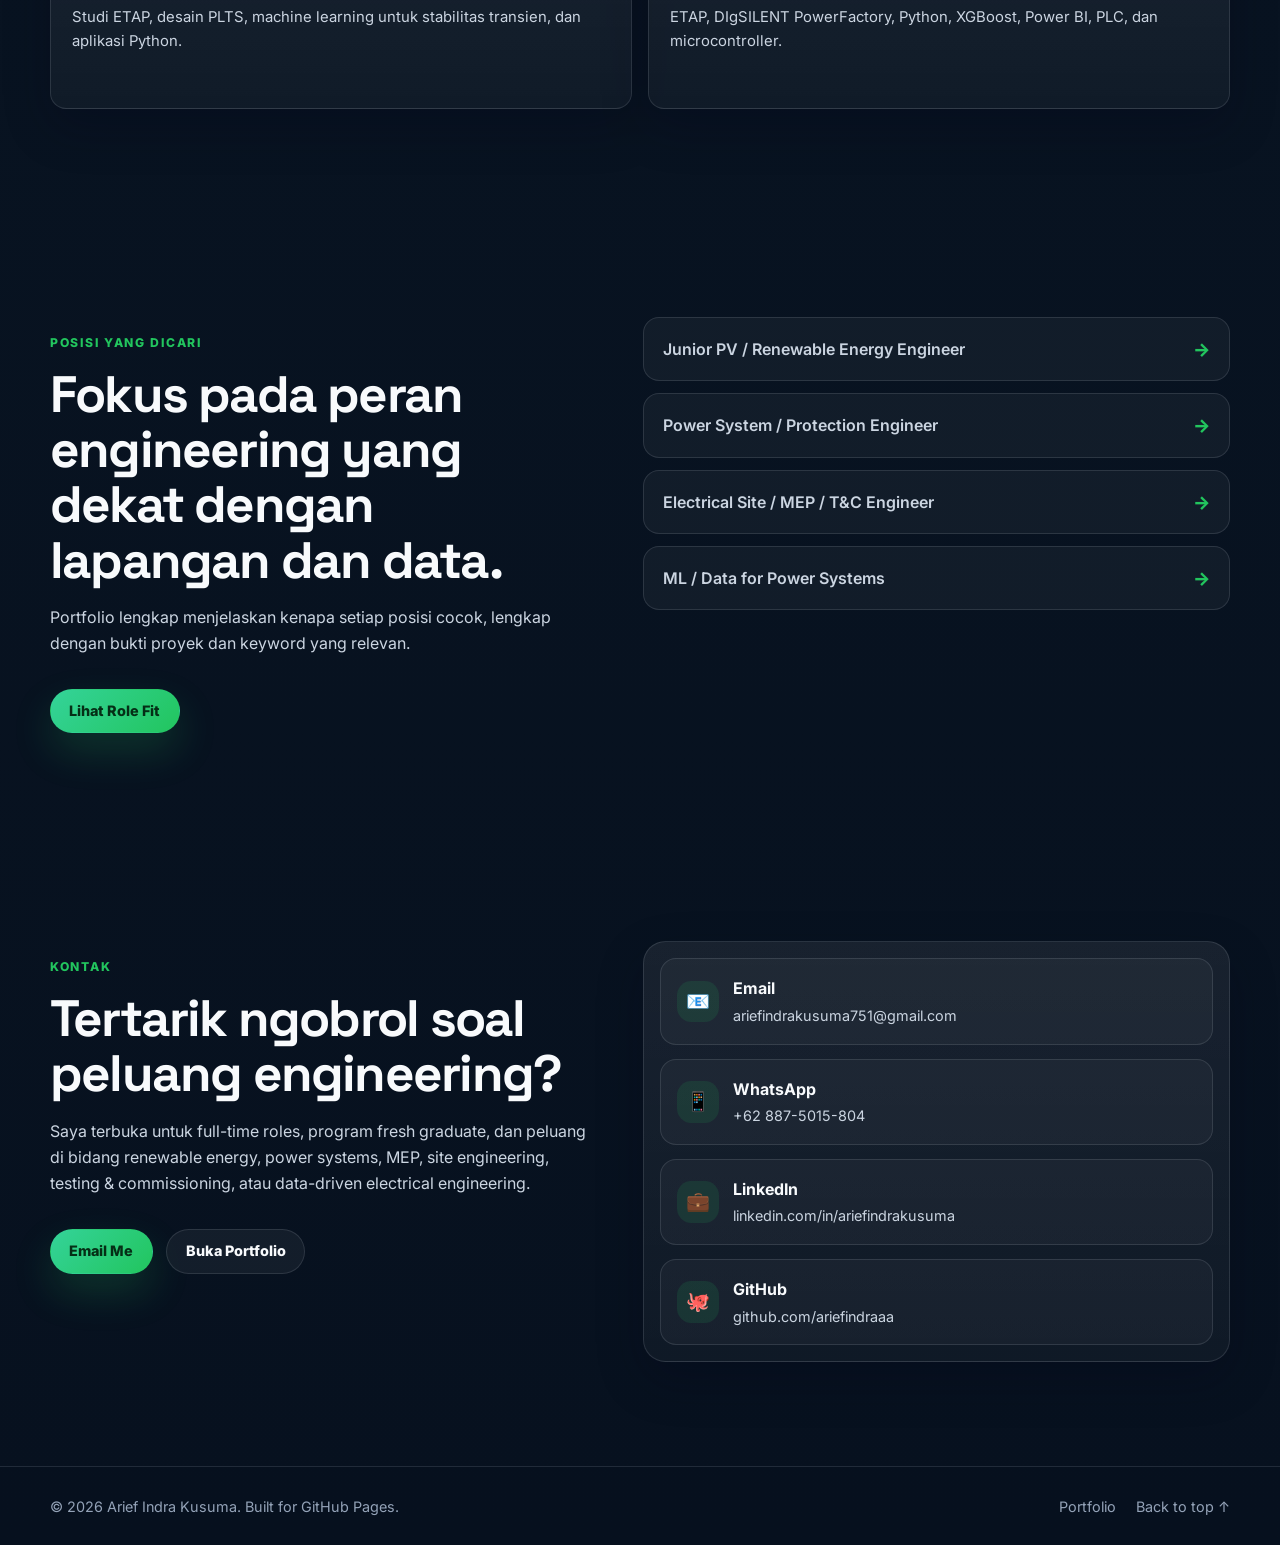
==== commit 9d3165d9: "Split landing page and portfolio page - index.html becomes a landing page with a short intro, CTAs, " ====
--- a/index.html
+++ b/index.html
@@ -3,22 +3,12 @@
 <head>
   <meta charset="UTF-8" />
   <meta name="viewport" content="width=device-width, initial-scale=1.0, viewport-fit=cover" />
-  <meta name="description" content="Portfolio of Arief Indra Kusuma — Electrical Engineering Technology graduate from Universitas Gadjah Mada focusing on power systems, renewable energy, field commissioning, and machine learning for power systems." />
-  <meta name="theme-color" content="#f4f7fb" />
-  <meta property="og:title" content="Arief Indra Kusuma | Electrical Engineering Portfolio" />
+  <meta name="description" content="Arief Indra Kusuma — Electrical Engineering Technology graduate from Universitas Gadjah Mada. Start here, then explore the full portfolio on power systems, renewable energy, field commissioning, and machine learning." />
+  <meta name="theme-color" content="#07111f" />
+  <meta property="og:title" content="Arief Indra Kusuma | Electrical Engineering" />
   <meta property="og:description" content="Power systems, renewable energy EPC, testing & commissioning, and machine learning for electrical engineering." />
   <meta property="og:type" content="website" />
-  <title>Arief Indra Kusuma | Electrical Engineering Portfolio</title>
-  <script>
-    // Apply the saved theme before first paint. Default = light corporate.
-    (function () {
-      try {
-        if (localStorage.getItem('aik-theme') === 'dark') {
-          document.documentElement.setAttribute('data-theme', 'dark');
-        }
-      } catch (e) {}
-    })();
-  </script>
+  <title>Arief Indra Kusuma | Electrical Engineering</title>
   <link rel="icon" href="data:image/svg+xml,%3Csvg xmlns='http://www.w3.org/2000/svg' viewBox='0 0 100 100'%3E%3Ctext y='.9em' font-size='88'%3E%E2%9A%A1%3C/text%3E%3C/svg%3E" />
   <link rel="preconnect" href="https://fonts.googleapis.com" />
   <link rel="preconnect" href="https://fonts.gstatic.com" crossorigin />
@@ -31,488 +21,124 @@
   <header class="site-header" id="siteHeader">
     <nav class="nav" aria-label="Main navigation">
       <a class="brand" href="#home" aria-label="Arief Indra Kusuma home">
-        <span class="brand-mark">AIK</span>
-        <span class="brand-text">Arief Indra Kusuma<small>Electrical Engineering</small></span>
+        <span class="brand-mark">Portfolio</span>
+        <span class="brand-text">Arief Indra Kusuma</span>
       </a>
-      <ul class="nav-menu" id="navMenu">
-        <li><a href="#profile">Profile</a></li>
-        <li><a href="#career">Role Fit</a></li>
-        <li><a href="#experience">Experience</a></li>
-        <li><a href="#projects">Projects</a></li>
-        <li><a href="#skills">Skills</a></li>
-        <li><a href="#education">Education</a></li>
-        <li><a href="#contact">Contact</a></li>
-      </ul>
-      <button class="theme-toggle" type="button" aria-pressed="false" aria-label="Switch to dark mode" title="Switch to dark mode">
-        <svg class="icon-sun" viewBox="0 0 24 24" aria-hidden="true" focusable="false">
-          <circle cx="12" cy="12" r="4"></circle>
-          <path d="M12 2v2M12 20v2M4.9 4.9l1.4 1.4M17.7 17.7l1.4 1.4M2 12h2M20 12h2M4.9 19.1l1.4-1.4M17.7 6.3l1.4-1.4"></path>
-        </svg>
-        <svg class="icon-moon" viewBox="0 0 24 24" aria-hidden="true" focusable="false">
-          <path d="M21 12.8A9 9 0 1 1 11.2 3a7 7 0 0 0 9.8 9.8z"></path>
-        </svg>
-      </button>
-      <a class="nav-action" href="mailto:ariefindrakusuma751@gmail.com?subject=Opportunity%20for%20Arief%20Indra%20Kusuma">Hire / Contact</a>
       <button class="nav-toggle" type="button" aria-label="Open navigation" aria-expanded="false" aria-controls="navMenu">
         <span></span><span></span><span></span>
       </button>
+      <ul class="nav-menu" id="navMenu">
+        <li><a href="#explore">Jelajahi</a></li>
+        <li><a href="portfolio/">Portfolio</a></li>
+        <li><a href="portfolio/#experience">Experience</a></li>
+        <li><a href="portfolio/#projects">Projects</a></li>
+        <li><a href="#contact">Contact</a></li>
+      </ul>
+      <a class="nav-action" href="mailto:ariefindrakusuma751@gmail.com?subject=Opportunity%20for%20Arief%20Indra%20Kusuma">Hire / Contact</a>
     </nav>
   </header>
 
   <main id="main-content">
-    <section class="hero section" id="home" aria-label="Introduction">
+    <section class="hero section hero-landing" id="home" aria-label="Introduction">
       <div class="hero-bg" aria-hidden="true"></div>
-      <div class="container hero-grid">
-        <div class="hero-copy reveal">
+      <div class="container">
+        <div class="hero-copy hero-copy-center reveal">
           <p class="eyebrow"><span></span>Open to Junior Engineer & Fresh Graduate Opportunities</p>
-          <h1>Electrical Engineering Technology Graduate focused on power, renewable energy, and field execution.</h1>
+          <h1>Electrical engineer for power, renewable energy, and field execution.</h1>
           <p class="hero-lead">
-            S.Tr.T graduate from Sekolah Vokasi Universitas Gadjah Mada with hands-on experience in PLTS installation, electrical distribution testing, ETAP-based power studies, and machine learning for transient stability detection.
+            S.Tr.T graduate from Universitas Gadjah Mada with hands-on work in PLTS installation, electrical testing and commissioning, ETAP power studies, and machine learning for transient stability detection.
           </p>
-          <div class="hero-pills" aria-label="Core focus areas">
-            <span>Power Systems</span>
-            <span>Renewable Energy</span>
-            <span>Testing & Commissioning</span>
-            <span>Electrical Site Work</span>
-            <span>Python / ML</span>
+          <div class="hero-actions hero-actions-center">
+            <a class="btn btn-primary" href="portfolio/">Lihat Portfolio</a>
+            <a class="btn btn-secondary" href="#contact">Hubungi Saya</a>
           </div>
-          <div class="hero-actions">
-            <a class="btn btn-primary" href="#projects">View Projects</a>
-            <a class="btn btn-secondary" href="#contact">Contact Me</a>
-            <!-- Appears automatically once assets/cv/Arief_Indra_Kusuma_CV.pdf is uploaded. See ASSET_GUIDE.md -->
-            <a class="btn btn-ghost" href="assets/cv/Arief_Indra_Kusuma_CV.pdf" data-cv-link hidden>Download CV</a>
-          </div>
+          <p class="hero-note">Mulai dari ringkasan di sini, lalu buka portfolio lengkap untuk detail proyek, pengalaman lapangan, dan skill.</p>
         </div>
 
-        <aside class="hero-panel reveal" aria-label="Portfolio highlight">
-          <div class="portrait-card">
-            <div class="portrait-glow" aria-hidden="true"></div>
-            <!-- Drop a photo at assets/img/profile.jpg and it replaces the initials automatically. See ASSET_GUIDE.md -->
-            <img class="portrait-photo" src="assets/img/profile.jpg" alt="Portrait of Arief Indra Kusuma"
-                 onload="this.closest('.portrait-card').classList.add('has-photo')" onerror="this.remove()" />
-            <div class="portrait-initials" aria-label="Arief Indra Kusuma initials">AIK</div>
-            <div class="availability-card">
-              <span class="status-dot"></span>
-              <span>Ready for field-based roles across Indonesia</span>
-            </div>
+        <div class="metric-grid landing-metrics reveal" aria-label="Quick metrics">
+          <div class="metric-card">
+            <strong>3.68</strong>
+            <span>GPA / 4.00</span>
           </div>
-          <div class="metric-grid" aria-label="Quick metrics">
-            <div class="metric-card">
-              <strong>3.68</strong>
-              <span>GPA / 4.00</span>
-            </div>
-            <div class="metric-card">
-              <strong>10+</strong>
-              <span>Technical Projects</span>
-            </div>
-            <div class="metric-card">
-              <strong>6+</strong>
-              <span>Field Locations</span>
-            </div>
-            <div class="metric-card">
-              <strong>99.82%</strong>
-              <span>Final Project Accuracy</span>
-            </div>
+          <div class="metric-card">
+            <strong>10+</strong>
+            <span>Technical Projects</span>
           </div>
-        </aside>
-      </div>
-    </section>
-
-    <section class="section profile-section" id="profile">
-      <div class="container two-col">
-        <div class="section-copy reveal">
-          <p class="section-label">Professional Summary</p>
-          <h2>Engineer profile built from vocational mechatronics, power-system studies, and real field deployments.</h2>
-          <p>
-            I started from a 4-year Mechatronics program at SMKN 5 Banjarmasin, building fundamentals in PLC, HMI, Ladder Diagram, pneumatics, digital electronics, microcontrollers, programming, and robotics. At UGM, I strengthened that foundation through power distribution, protection, renewable energy, industrial installation, and engineering design projects.
-          </p>
-          <p>
-            My work exposure covers Jakarta, Yogyakarta, Bandung, Lombok, Sumbawa, Lampung, and Banjarmasin — from RTCT Pertamina testing and commissioning to PLTS, PJUTS, PATS, and battery charging system field installation. I combine practical field readiness with analytical tools such as ETAP, DIgSILENT PowerFactory, Python, XGBoost, and Power BI.
-          </p>
-        </div>
-        <div class="value-grid reveal">
-          <article class="value-card">
-            <span>01</span>
-            <h3>Field-Ready</h3>
-            <p>Comfortable with site surveys, installation work, troubleshooting, commissioning, and cross-island deployment.</p>
-          </article>
-          <article class="value-card">
-            <span>02</span>
-            <h3>Power-System Mindset</h3>
-            <p>Experienced in distribution planning, protection studies, cable sizing verification, load flow, and reliability analysis.</p>
-          </article>
-          <article class="value-card">
-            <span>03</span>
-            <h3>Renewable Energy Execution</h3>
-            <p>Hands-on PLTS experience from sizing concepts and SLD preparation to wiring, mounting, and commissioning support.</p>
-          </article>
-          <article class="value-card">
-            <span>04</span>
-            <h3>Data & Automation Edge</h3>
-            <p>Uses Python, machine learning, dashboards, microcontrollers, and PLC background to support engineering decisions.</p>
-          </article>
+          <div class="metric-card">
+            <strong>6+</strong>
+            <span>Field Locations</span>
+          </div>
+          <div class="metric-card">
+            <strong>99.82%</strong>
+            <span>Final Project Accuracy</span>
+          </div>
         </div>
       </div>
     </section>
 
-    <section class="section" id="career">
+    <section class="section" id="explore" aria-labelledby="explore-title">
       <div class="container">
         <div class="section-head reveal">
-          <p class="section-label">Recommended Role Positioning</p>
-          <h2>Best-fit career directions based on current experience.</h2>
-          <p>These four positioning options can be emphasized depending on the target vacancy or company profile.</p>
+          <p class="section-label">Jelajahi</p>
+          <h2 id="explore-title">Empat cara melihat portfolio ini.</h2>
+          <p>Setiap langkah membuka bagian yang relevan di halaman portfolio lengkap.</p>
         </div>
-        <div class="role-grid">
-          <article class="role-card recommended reveal">
-            <div class="role-topline"><span>Most Recommended</span><span>01</span></div>
-            <h3>Junior PV / Renewable Energy Engineer</h3>
-            <p>Strongest fit because of Dekatama EPC exposure, PLTS hybrid KKN, PLTS trainer project, field installation, and willingness to travel.</p>
-            <ul>
-              <li>Keywords: PV sizing, SLD, inverter, battery, SCC, commissioning</li>
-              <li>Target: EPC renewable energy, solar developer, energy service company</li>
-            </ul>
-          </article>
-          <article class="role-card reveal">
-            <div class="role-topline"><span>Strong Fit</span><span>02</span></div>
-            <h3>Power System / Protection Engineer</h3>
-            <p>Use ETAP projects, protection study, distribution masterplan, and final project as evidence of analytical power-system capability.</p>
-            <ul>
-              <li>Keywords: ETAP, load flow, OCR, distance relay, SAIFI, SAIDI</li>
-              <li>Target: utility, consultant, EPC power, engineering design</li>
-            </ul>
-          </article>
-          <article class="role-card reveal">
-            <div class="role-topline"><span>Practical Fit</span><span>03</span></div>
-            <h3>Electrical Site / MEP / T&C Engineer</h3>
-            <p>Supported by Patra Jasa RTCT experience: cable sizing verification, megger test, AC commissioning, hydrant test, alarm test, lift load test, BoQ, and AHSP.</p>
-            <ul>
-              <li>Keywords: site coordination, QA/QC, T&C, BoQ, AHSP</li>
-              <li>Target: contractor, building MEP, infrastructure project</li>
-            </ul>
-          </article>
-          <article class="role-card reveal">
-            <div class="role-topline"><span>Differentiator</span><span>04</span></div>
-            <h3>ML / Data for Power Systems</h3>
-            <p>A niche differentiator through transient stability detection using Random Forest and XGBoost with DIgSILENT-generated IEEE 39-bus simulation data.</p>
-            <ul>
-              <li>Keywords: Python, XGBoost, Random Forest, PowerFactory, REST API</li>
-              <li>Target: R&D, analytics, smart grid, digital energy</li>
-            </ul>
-          </article>
+
+        <div class="value-grid explore-grid">
+          <a class="value-card explore-card reveal" href="portfolio/#profile">
+            <span>01</span>
+            <h3>Profil</h3>
+            <p>Latar belakang dari vocational mechatronics sampai power systems dan engineering design di UGM.</p>
+          </a>
+          <a class="value-card explore-card reveal" href="portfolio/#experience">
+            <span>02</span>
+            <h3>Pengalaman Lapangan</h3>
+            <p>PLTS, testing & commissioning RTCT Pertamina, BCS, PJUTS, dan PATS di berbagai lokasi di Indonesia.</p>
+          </a>
+          <a class="value-card explore-card reveal" href="portfolio/#projects">
+            <span>03</span>
+            <h3>Proyek Teknis</h3>
+            <p>Studi ETAP, desain PLTS, machine learning untuk stabilitas transien, dan aplikasi Python.</p>
+          </a>
+          <a class="value-card explore-card reveal" href="portfolio/#skills">
+            <span>04</span>
+            <h3>Skill & Tools</h3>
+            <p>ETAP, DIgSILENT PowerFactory, Python, XGBoost, Power BI, PLC, dan microcontroller.</p>
+          </a>
         </div>
       </div>
     </section>
 
-    <section class="section experience-section" id="experience">
-      <div class="container">
-        <div class="section-head reveal">
-          <p class="section-label">Experience</p>
-          <h2>Internship, MBKM, and field experience.</h2>
-          <p>Hands-on work across renewable energy EPC, construction project control, machine learning, and electrical maintenance.</p>
+    <section class="section" id="fit" aria-labelledby="fit-title">
+      <div class="container two-col">
+        <div class="section-copy reveal">
+          <p class="section-label">Posisi yang dicari</p>
+          <h2 id="fit-title">Fokus pada peran engineering yang dekat dengan lapangan dan data.</h2>
+          <p>Portfolio lengkap menjelaskan kenapa setiap posisi cocok, lengkap dengan bukti proyek dan keyword yang relevan.</p>
+          <div class="hero-actions">
+            <a class="btn btn-primary" href="portfolio/#career">Lihat Role Fit</a>
+          </div>
         </div>
-        <div class="timeline">
-          <article class="timeline-item reveal">
-            <div class="timeline-marker" aria-hidden="true"></div>
-            <div class="timeline-content">
-              <div class="timeline-meta"><span>Oct 2025 – Jan 2026</span><span>Renewable Energy EPC</span></div>
-              <h3>Engineer Intern — PT Deka Surya Energi Utama / Dekatama</h3>
-              <p class="timeline-place">Yogyakarta, Bandung, Lombok, Sumbawa</p>
-              <ul>
-                <li>Prepared technical planning for PLTS Hotel Sahid JWalk and PLTS cluster Bandung, including sizing concepts, wiring plan, and SLD support.</li>
-                <li>Joined BCS installation in collaboration with Universitas Mataram in Lombok.</li>
-                <li>Supported multi-point PJUTS and PATS installation in Sumbawa, including mounting, wiring, and commissioning activities.</li>
-              </ul>
-              <a class="inline-link" href="projects/dekatama-renewable-energy.html">Read the full case study</a>
-            </div>
-          </article>
-
-          <article class="timeline-item reveal">
-            <div class="timeline-marker" aria-hidden="true"></div>
-            <div class="timeline-content">
-              <div class="timeline-meta"><span>Jul – Oct 2024</span><span>Construction / MEP</span></div>
-              <h3>Practical Industry Intern — PT Patra Jasa</h3>
-              <p class="timeline-place">Production & Control Division · RTCT Pertamina Daan Mogot, Jakarta</p>
-              <ul>
-                <li>Verified cable sizing for distribution from 20 kV medium-voltage system to 400/230 V low-voltage installation.</li>
-                <li>Participated in testing and commissioning activities: megger test, AC commissioning, hydrant pressure test, emergency alarm test, and lift load test.</li>
-                <li>Prepared BoQ, AHSP, and Power BI dashboard materials for project progress reporting.</li>
-              </ul>
-              <a class="inline-link" href="projects/patra-jasa-rtct.html">Read the full case study</a>
-            </div>
-          </article>
-
-          <article class="timeline-item reveal">
-            <div class="timeline-marker" aria-hidden="true"></div>
-            <div class="timeline-content">
-              <div class="timeline-meta"><span>Oct – Dec 2024</span><span>MBKM Independent Study</span></div>
-              <h3>Machine Learning Engineer — Infinite Learning</h3>
-              <p class="timeline-place">PT Kinema Systrans Multimedia · Remote</p>
-              <ul>
-                <li>Developed an R-CNN-based waste classification model for plastic, paper, and organic categories.</li>
-                <li>Built an AI chatbot concept for waste-management information with 1,000+ query coverage.</li>
-                <li>Integrated model output into web/mobile workflows using Flask and REST API.</li>
-              </ul>
-            </div>
-          </article>
-
-          <article class="timeline-item reveal">
-            <div class="timeline-marker" aria-hidden="true"></div>
-            <div class="timeline-content">
-              <div class="timeline-meta"><span>2021 · ±3 months onsite</span><span>Vocational Internship</span></div>
-              <h3>Electrical Maintenance Intern — Distrik Navigasi Kelas II Banjarmasin</h3>
-              <p class="timeline-place">Banjarmasin · Planned 1-year PKL reduced due to COVID-19</p>
-              <ul>
-                <li>Completed onsite field practice in electrical maintenance for navigation facilities despite the pandemic interruption.</li>
-                <li>Assisted maintenance activities involving forklift electrical systems and marine navigation lights.</li>
-              </ul>
-            </div>
-          </article>
-        </div>
+        <ul class="fit-list reveal" aria-label="Role focus">
+          <li><span>Junior PV / Renewable Energy Engineer</span><a href="portfolio/#career">→</a></li>
+          <li><span>Power System / Protection Engineer</span><a href="portfolio/#career">→</a></li>
+          <li><span>Electrical Site / MEP / T&amp;C Engineer</span><a href="portfolio/#career">→</a></li>
+          <li><span>ML / Data for Power Systems</span><a href="portfolio/#career">→</a></li>
+        </ul>
       </div>
     </section>
 
-    <section class="section projects-section" id="projects">
-      <div class="container">
-        <div class="section-head reveal">
-          <p class="section-label">Selected Projects</p>
-          <h2>Technical portfolio across power, PV, automation, software, and machine learning.</h2>
-          <p>Use the filters to view projects by engineering focus, and open a case study for the full scope, method, and results. DIgSILENT PowerFactory is used only for the final project data simulation; the Neera and Lombok studies use ETAP.</p>
-        </div>
-        <div class="filter-bar reveal" aria-label="Project filters">
-          <button class="filter-btn active" type="button" data-filter="all">All</button>
-          <button class="filter-btn" type="button" data-filter="power">Power Systems</button>
-          <button class="filter-btn" type="button" data-filter="renewable">Renewable</button>
-          <button class="filter-btn" type="button" data-filter="automation">Automation</button>
-          <button class="filter-btn" type="button" data-filter="software">Software</button>
-          <button class="filter-btn" type="button" data-filter="ml">ML / Data</button>
-        </div>
-
-        <div class="project-grid">
-          <article class="project-card reveal" data-category="ml power software">
-            <div class="project-visual"><span>🤖</span></div>
-            <div class="project-content">
-              <p class="project-type">Final Project · Machine Learning</p>
-              <h3>Transient Stability Detection on IEEE 39-Bus</h3>
-              <p>Developed Random Forest and XGBoost models using DIgSILENT PowerFactory simulation data. Best model achieved 99.82% accuracy and ROC-AUC 0.9999.</p>
-              <div class="tag-list"><span>Python</span><span>XGBoost</span><span>Random Forest</span><span>DIgSILENT</span></div>
-              <a class="project-link" href="projects/transient-stability-ieee39.html">View case study</a>
-            </div>
-          </article>
-
-          <article class="project-card reveal" data-category="power">
-            <div class="project-visual"><span>⚡</span></div>
-            <div class="project-content">
-              <p class="project-type">Power Distribution · ETAP 12.6</p>
-              <h3>Neera Island Distribution System Masterplan</h3>
-              <p>Prepared a 10-year distribution-system masterplan for 11 districts, including load growth consideration, reliability indicators, and estimated project budget around USD 14 million.</p>
-              <div class="tag-list"><span>ETAP</span><span>Load Flow</span><span>SAIFI / SAIDI</span><span>RAB</span></div>
-              <a class="project-link" href="projects/neera-distribution-masterplan.html">View case study</a>
-            </div>
-          </article>
-
-          <article class="project-card reveal" data-category="power">
-            <div class="project-visual"><span>🛡️</span></div>
-            <div class="project-content">
-              <p class="project-type">Protection Study · ETAP 21</p>
-              <h3>Lombok Island Power-System Protection Study</h3>
-              <p>Analyzed Lombok power-system operation with load flow, 75 Mvar capacitor bank improvement, and protection coordination using OCR and Distance Relay settings.</p>
-              <div class="tag-list"><span>ETAP 21</span><span>OCR</span><span>Distance Relay</span><span>150 kV</span></div>
-              <a class="project-link" href="projects/lombok-protection-study.html">View case study</a>
-            </div>
-          </article>
-
-          <article class="project-card reveal" data-category="renewable power">
-            <div class="project-visual"><span>☀️</span></div>
-            <div class="project-content">
-              <p class="project-type">Renewable Energy · Field Installation</p>
-              <h3>1.3 kWp Hybrid Off-Grid PLTS — KKN-PPM UGM</h3>
-              <p>Supported survey, installation, and commissioning of a 1.3 kWp hybrid off-grid solar system at Masjid Pesantren Nurul Huda, Lampung Selatan, in collaboration with PT PLN Nusantara Power.</p>
-              <div class="tag-list"><span>PLTS</span><span>Off-Grid</span><span>Commissioning</span><span>KKN UGM</span></div>
-              <a class="project-link" href="projects/plts-hybrid-kkn.html">View case study</a>
-            </div>
-          </article>
-
-          <article class="project-card reveal" data-category="power">
-            <div class="project-visual"><span>🏗️</span></div>
-            <div class="project-content">
-              <p class="project-type">MEP · Testing &amp; Commissioning</p>
-              <h3>RTCT Pertamina — Electrical Verification &amp; Commissioning</h3>
-              <p>Supported cable sizing verification from the 20 kV medium-voltage system to 400/230 V installation, plus megger, AC, hydrant, alarm, and lift load testing at PT Patra Jasa.</p>
-              <div class="tag-list"><span>Cable Sizing</span><span>Megger Test</span><span>BoQ / AHSP</span><span>Power BI</span></div>
-              <a class="project-link" href="projects/patra-jasa-rtct.html">View case study</a>
-            </div>
-          </article>
-
-          <article class="project-card reveal" data-category="renewable">
-            <div class="project-visual"><span>🔋</span></div>
-            <div class="project-content">
-              <p class="project-type">Renewable Energy · EPC Internship</p>
-              <h3>BCS, PJUTS, and PATS Field Installation</h3>
-              <p>Joined installation work for portable Battery Charging System units in Lombok and multi-point solar public lighting / solar water-pump systems in Sumbawa.</p>
-              <div class="tag-list"><span>BCS</span><span>PJUTS</span><span>PATS</span><span>Lombok / Sumbawa</span></div>
-              <a class="project-link" href="projects/dekatama-renewable-energy.html">View case study</a>
-            </div>
-          </article>
-
-          <article class="project-card reveal" data-category="renewable automation">
-            <div class="project-visual"><span>🏮</span></div>
-            <div class="project-content">
-              <p class="project-type">Teaching Tool · Renewable Energy</p>
-              <h3>Off-Grid PLTS Trainer for Renewable Energy Practicum</h3>
-              <p>Built a PLTS off-grid trainer as a practical learning aid for renewable-energy laboratory activities, published as program news in June 2025.</p>
-              <div class="tag-list"><span>Solar Trainer</span><span>SCC</span><span>Battery</span><span>Practicum</span></div>
-            </div>
-          </article>
-
-          <article class="project-card reveal" data-category="automation">
-            <div class="project-visual"><span>🚪</span></div>
-            <div class="project-content">
-              <p class="project-type">Microcontroller · Access Control</p>
-              <h3>Smart Door Lock Access System</h3>
-              <p>Designed an Arduino-based security system using RFID, ultrasonic sensor, and servo actuator for automated locking and access control.</p>
-              <div class="tag-list"><span>Arduino</span><span>RFID</span><span>Ultrasonic</span><span>Servo</span></div>
-            </div>
-          </article>
-
-          <article class="project-card reveal" data-category="automation power">
-            <div class="project-visual"><span>🏭</span></div>
-            <div class="project-content">
-              <p class="project-type">Industrial Control · Automation</p>
-              <h3>Grinding Machine & Conveyor Control Installation</h3>
-              <p>Designed control logic for grinder and conveyor operation using FluidSIM, including VSD, ATS/AMF concepts, and timed operation logic.</p>
-              <div class="tag-list"><span>FluidSIM</span><span>VSD</span><span>ATS / AMF</span><span>Control Logic</span></div>
-            </div>
-          </article>
-
-          <article class="project-card reveal" data-category="software power">
-            <div class="project-visual"><span>💻</span></div>
-            <div class="project-content">
-              <p class="project-type">Desktop App · Electrical Calculation</p>
-              <h3>Power Factor Correction Application</h3>
-              <p>Developed a Python and CustomTkinter desktop application to calculate capacitor-bank requirements for power-factor correction.</p>
-              <div class="tag-list"><span>Python</span><span>CustomTkinter</span><span>Capacitor Bank</span><span>PFC</span></div>
-            </div>
-          </article>
-
-          <article class="project-card reveal" data-category="software automation">
-            <div class="project-visual"><span>📱</span></div>
-            <div class="project-content">
-              <p class="project-type">Mobile App · HKI UGM</p>
-              <h3>Resistor Color Code Calculator</h3>
-              <p>Created an Android application using Kodular to calculate resistor values from color bands. Registered as HKI through Universitas Gadjah Mada.</p>
-              <div class="tag-list"><span>Android</span><span>Kodular</span><span>Electronics</span><span>HKI</span></div>
-            </div>
-          </article>
-
-          <article class="project-card reveal" data-category="renewable automation">
-            <div class="project-visual"><span>💡</span></div>
-            <div class="project-content">
-              <p class="project-type">Electronics · Renewable Prototype</p>
-              <h3>Solar-Powered Study Lamp Miniature</h3>
-              <p>Built a laser-cut acrylic solar desk-lamp prototype with TP4056 charging, MT3608 boost converter, and transistor-based automatic switching.</p>
-              <div class="tag-list"><span>TP4056</span><span>MT3608</span><span>Laser Cutting</span><span>Solar</span></div>
-            </div>
-          </article>
-
-          <article class="project-card reveal" data-category="automation power">
-            <div class="project-visual"><span>🤖</span></div>
-            <div class="project-content">
-              <p class="project-type">Robotics · GMRT</p>
-              <h3>ABU Robocon 2024–2025 Electronics Support</h3>
-              <p>Contributed to wiring, PCB development, system integration, and troubleshooting for Harvest Day 2024 and Robot Basketball 2025. National finalist in KRI ABU Robocon.</p>
-              <div class="tag-list"><span>Wiring</span><span>PCB</span><span>Robotics</span><span>Troubleshooting</span></div>
-            </div>
-          </article>
-        </div>
-      </div>
-    </section>
-
-    <section class="section skills-section" id="skills">
-      <div class="container">
-        <div class="section-head reveal">
-          <p class="section-label">Skills & Tools</p>
-          <h2>Technical stack that supports design, analysis, installation, and reporting.</h2>
-        </div>
-        <div class="skills-layout">
-          <article class="skill-group reveal">
-            <h3>Power Systems</h3>
-            <div class="skill-tags">
-              <span>ETAP 12.6 / 21</span><span>Load Flow</span><span>Protection Coordination</span><span>OCR</span><span>Distance Relay</span><span>Cable Sizing</span><span>SLD</span><span>SAIFI / SAIDI</span>
-            </div>
-          </article>
-          <article class="skill-group reveal">
-            <h3>Renewable Energy & Field</h3>
-            <div class="skill-tags">
-              <span>PV Sizing</span><span>Battery Sizing</span><span>Inverter / SCC</span><span>PLTS Off-Grid</span><span>Commissioning</span><span>PJUTS</span><span>PATS</span><span>BoQ / AHSP</span>
-            </div>
-          </article>
-          <article class="skill-group reveal">
-            <h3>Automation & Electronics</h3>
-            <div class="skill-tags">
-              <span>PLC Omron</span><span>Outseal PLC</span><span>HMI</span><span>Ladder Diagram</span><span>Arduino</span><span>ESP32</span><span>PCB Design</span><span>FluidSIM</span>
-            </div>
-          </article>
-          <article class="skill-group reveal">
-            <h3>Software & Data</h3>
-            <div class="skill-tags">
-              <span>Python</span><span>XGBoost</span><span>Random Forest</span><span>Flask</span><span>REST API</span><span>Power BI</span><span>Excel</span><span>CustomTkinter</span><span>DIgSILENT PowerFactory (Final Project)</span>
-            </div>
-          </article>
-        </div>
-      </div>
-    </section>
-
-    <section class="section education-section" id="education">
-      <div class="container">
-        <div class="section-head reveal">
-          <p class="section-label">Education & Achievements</p>
-          <h2>Academic journey and recognitions.</h2>
-        </div>
-        <div class="education-grid">
-          <article class="education-card reveal">
-            <div class="education-top"><h3>Universitas Gadjah Mada</h3><span>2022 – 2026</span></div>
-            <p class="degree">S.Tr.T — Teknologi Rekayasa Elektro, Sekolah Vokasi</p>
-            <p class="highlight">GPA 3.68 / 4.00 · Graduated August 2026</p>
-            <ul>
-              <li>Final Project: transient stability detection using Random Forest and XGBoost on IEEE 39-bus with DIgSILENT simulation data.</li>
-              <li>Major coursework and projects: power distribution, protection, renewable energy, industrial electrical installation, power electronics, machine learning.</li>
-              <li>Field programs: PT Patra Jasa, Infinite Learning MBKM, PT Deka Surya Energi Utama, KKN-PPM UGM.</li>
-            </ul>
-          </article>
-          <article class="education-card reveal">
-            <div class="education-top"><h3>SMKN 5 Banjarmasin</h3><span>2018 – 2022</span></div>
-            <p class="degree">Teknik Mekatronika — 4-Year Vocational Program</p>
-            <p class="highlight">PLC · HMI · Pneumatics · Digital Electronics · Robotics</p>
-            <ul>
-              <li>Built multidisciplinary foundations in electrical, mechanical, and informatics-related competencies.</li>
-              <li>Participant of National LKS Mechatronics category: Omron PLC panel assembly, HMI configuration, and Ladder Diagram programming.</li>
-              <li>PKL at Distrik Navigasi Kelas II Banjarmasin was planned for 1 year but reduced to ±3 months due to COVID-19; implementation remained onsite/offline.</li>
-            </ul>
-          </article>
-        </div>
-
-        <div class="achievement-grid">
-          <article class="achievement-card reveal"><span>🏆</span><div><h3>KRI ABU Robocon National Finalist</h3><p>GMRT HEROES · Robot Basketball 2025</p></div></article>
-          <article class="achievement-card reveal"><span>🎖️</span><div><h3>National LKS Mechatronics Participant</h3><p>PLC panel, HMI, and ladder programming competition</p></div></article>
-          <article class="achievement-card reveal"><span>©️</span><div><h3>HKI — MultiX Industrial Design</h3><p>DJKI via Universitas Gadjah Mada · Designer #2</p></div></article>
-          <article class="achievement-card reveal"><span>📱</span><div><h3>HKI — Resistor Calculator App</h3><p>Android application registered through UGM</p></div></article>
-          <article class="achievement-card reveal"><span>📰</span><div><h3>Published PLTS KKN Project</h3><p>TRE UGM website · November 2025</p></div></article>
-          <article class="achievement-card reveal"><span>🤖</span><div><h3>GMRT Electronics Division</h3><p>Wiring, PCB development, integration, and troubleshooting</p></div></article>
-        </div>
-      </div>
-    </section>
-
-    <section class="section contact-section" id="contact">
+    <section class="section contact-section" id="contact" aria-labelledby="contact-title">
       <div class="container contact-grid">
         <div class="section-copy reveal">
-          <p class="section-label">Contact</p>
-          <h2>Let’s discuss electrical, renewable energy, or field engineering opportunities.</h2>
+          <p class="section-label">Kontak</p>
+          <h2 id="contact-title">Tertarik ngobrol soal peluang engineering?</h2>
           <p>
-            I am actively open to full-time roles, fresh-graduate programs, and engineering opportunities related to renewable energy, power systems, MEP, site engineering, testing & commissioning, or data-driven electrical engineering.
+            Saya terbuka untuk full-time roles, program fresh graduate, dan peluang di bidang renewable energy, power systems, MEP, site engineering, testing & commissioning, atau data-driven electrical engineering.
           </p>
           <div class="contact-actions">
             <a class="btn btn-primary" href="mailto:ariefindrakusuma751@gmail.com?subject=Opportunity%20for%20Arief%20Indra%20Kusuma">Email Me</a>
-            <a class="btn btn-secondary" href="https://www.linkedin.com/in/ariefindrakusuma/" target="_blank" rel="noreferrer">LinkedIn</a>
+            <a class="btn btn-secondary" href="portfolio/">Buka Portfolio</a>
           </div>
         </div>
         <div class="contact-card reveal">
@@ -532,10 +158,6 @@
             <span>🐙</span>
             <div><strong>GitHub</strong><p>github.com/ariefindraaa</p></div>
           </a>
-          <div class="contact-note">
-            <strong>Current focus</strong>
-            <p>Prioritizing junior engineering roles in renewable energy, power systems, MEP/site engineering, and testing & commissioning. CV and supporting documents are available upon request.</p>
-          </div>
         </div>
       </div>
     </section>
@@ -544,7 +166,10 @@
   <footer class="site-footer">
     <div class="container footer-inner">
       <p>© <span id="year"></span> Arief Indra Kusuma. Built for GitHub Pages.</p>
-      <a href="#home">Back to top ↑</a>
+      <div class="footer-links">
+        <a href="portfolio/">Portfolio</a>
+        <a href="#home">Back to top ↑</a>
+      </div>
     </div>
   </footer>
 
--- a/style.css
+++ b/style.css
@@ -1,127 +1,35 @@
 /*
   Arief Indra Kusuma — Professional Portfolio Theme
-  Default    : Light Corporate Professional (recruiter / HR friendly)
-  Alternative: Dark Energy Theme via [data-theme="dark"]
-
-  All colours are driven by design tokens so the two themes stay in sync.
+  Direction: dark corporate, power-system grid, renewable-energy accent
 */
 
-/* ============================================================
-   1. DESIGN TOKENS — LIGHT CORPORATE (DEFAULT)
-   ============================================================ */
 :root {
-  color-scheme: light;
-
-  /* Page + surfaces */
-  --bg: #f4f7fb;
-  --bg-soft: #eef3f9;
-  --surface: #ffffff;
-  --surface-2: #fbfdff;
-  --surface-soft: #f1f5f9;
-  --surface-alt: #eef3fa;
-  --card-bg: linear-gradient(180deg, #ffffff 0%, #fafcff 100%);
-  --chip-bg: #f1f5f9;
-  --chip-bg-alt: #eaf2fb;
-
-  /* Lines */
-  --border: #dde5ee;
-  --border-soft: #e8edf4;
-  --border-strong: #0f5ba8;
-  --placeholder-border: #bccbdc;
-
-  /* Type */
-  --text: #0f1f33;
-  --text-soft: #41526b;
-  --text-muted: #647388;
-
-  /* Brand */
-  --accent: #0f5ba8;
-  --accent-ink: #0b4a8a;
-  --accent-2: #15803d;
-  --accent-3: #b45309;
-  --on-accent: #ffffff;
-
-  /* Tints */
-  --accent-soft: rgba(15, 91, 168, 0.1);
-  --accent-2-soft: rgba(21, 128, 61, 0.1);
-  --accent-3-soft: rgba(180, 83, 9, 0.1);
-  --accent-ring: rgba(15, 91, 168, 0.14);
-
-  /* Ambience */
-  --page-glow-1: rgba(15, 91, 168, 0.08);
-  --page-glow-2: rgba(21, 128, 61, 0.07);
-  --grid-line: rgba(15, 91, 168, 0.07);
-  --grid-opacity: 1;
-  --header-bg: rgba(255, 255, 255, 0.9);
-  --footer-bg: #ffffff;
-  --overlay-bg: rgba(255, 255, 255, 0.97);
-
-  /* Elevation */
-  --shadow: 0 24px 60px rgba(15, 42, 76, 0.1);
-  --shadow-soft: 0 10px 30px rgba(15, 42, 76, 0.07);
-  --shadow-accent: 0 14px 30px rgba(15, 91, 168, 0.22);
-
-  /* Geometry */
+  color-scheme: dark;
+  --bg: #07111f;
+  --bg-2: #0b1728;
+  --surface: rgba(14, 27, 47, 0.78);
+  --surface-strong: #10223a;
+  --surface-soft: rgba(255, 255, 255, 0.045);
+  --border: rgba(226, 232, 240, 0.12);
+  --border-strong: rgba(56, 189, 248, 0.26);
+  --text: #f8fafc;
+  --text-soft: #cbd5e1;
+  --text-muted: #94a3b8;
+  --accent: #22c55e;
+  --accent-2: #38bdf8;
+  --accent-3: #f59e0b;
+  --accent-soft: rgba(34, 197, 94, 0.14);
+  --blue-soft: rgba(56, 189, 248, 0.14);
+  --gold-soft: rgba(245, 158, 11, 0.12);
+  --shadow: 0 24px 80px rgba(0, 0, 0, 0.36);
+  --shadow-soft: 0 18px 48px rgba(2, 6, 23, 0.24);
   --radius-sm: 0.75rem;
   --radius-md: 1rem;
   --radius-lg: 1.4rem;
   --max-width: 1180px;
-  --max-width-narrow: 980px;
   --header-height: 76px;
 }
 
-/* ============================================================
-   2. DESIGN TOKENS — DARK ENERGY THEME
-   ============================================================ */
-[data-theme="dark"] {
-  color-scheme: dark;
-
-  --bg: #07111f;
-  --bg-soft: #0b1728;
-  --surface: #0e1c31;
-  --surface-2: #10223a;
-  --surface-soft: rgba(255, 255, 255, 0.05);
-  --surface-alt: rgba(255, 255, 255, 0.025);
-  --card-bg: linear-gradient(180deg, rgba(255, 255, 255, 0.072), rgba(255, 255, 255, 0.032));
-  --chip-bg: rgba(255, 255, 255, 0.055);
-  --chip-bg-alt: rgba(56, 189, 248, 0.1);
-
-  --border: rgba(226, 232, 240, 0.14);
-  --border-soft: rgba(226, 232, 240, 0.09);
-  --border-strong: rgba(56, 189, 248, 0.5);
-  --placeholder-border: rgba(148, 163, 184, 0.42);
-
-  --text: #f1f6fc;
-  --text-soft: #cbd5e1;
-  --text-muted: #93a3b8;
-
-  --accent: #4aa8ff;
-  --accent-ink: #7cc2ff;
-  --accent-2: #34d399;
-  --accent-3: #fbbf24;
-  --on-accent: #04203d;
-
-  --accent-soft: rgba(74, 168, 255, 0.16);
-  --accent-2-soft: rgba(52, 211, 153, 0.14);
-  --accent-3-soft: rgba(251, 191, 36, 0.14);
-  --accent-ring: rgba(74, 168, 255, 0.18);
-
-  --page-glow-1: rgba(56, 189, 248, 0.14);
-  --page-glow-2: rgba(34, 197, 94, 0.12);
-  --grid-line: rgba(148, 163, 184, 0.12);
-  --grid-opacity: 0.55;
-  --header-bg: rgba(7, 17, 31, 0.88);
-  --footer-bg: rgba(7, 17, 31, 0.86);
-  --overlay-bg: rgba(7, 17, 31, 0.97);
-
-  --shadow: 0 24px 80px rgba(0, 0, 0, 0.42);
-  --shadow-soft: 0 18px 48px rgba(2, 6, 23, 0.3);
-  --shadow-accent: 0 18px 40px rgba(74, 168, 255, 0.22);
-}
-
-/* ============================================================
-   3. BASE
-   ============================================================ */
 * {
   box-sizing: border-box;
   margin: 0;
@@ -136,14 +44,13 @@
 body {
   min-height: 100vh;
   background:
-    radial-gradient(circle at top left, var(--page-glow-1), transparent 34rem),
-    radial-gradient(circle at 82% 8%, var(--page-glow-2), transparent 28rem),
-    var(--bg);
+    radial-gradient(circle at top left, rgba(34, 197, 94, 0.12), transparent 34rem),
+    radial-gradient(circle at 80% 10%, rgba(56, 189, 248, 0.12), transparent 28rem),
+    linear-gradient(180deg, #07111f 0%, #081321 48%, #07111f 100%);
   color: var(--text);
   font-family: Inter, system-ui, -apple-system, BlinkMacSystemFont, "Segoe UI", sans-serif;
   line-height: 1.65;
   overflow-x: hidden;
-  transition: background-color 0.3s ease, color 0.3s ease;
 }
 
 body::before {
@@ -152,12 +59,11 @@
   inset: 0;
   pointer-events: none;
   z-index: -2;
-  opacity: var(--grid-opacity);
+  opacity: 0.18;
   background-image:
-    linear-gradient(var(--grid-line) 1px, transparent 1px),
-    linear-gradient(90deg, var(--grid-line) 1px, transparent 1px);
+    linear-gradient(rgba(148, 163, 184, 0.12) 1px, transparent 1px),
+    linear-gradient(90deg, rgba(148, 163, 184, 0.12) 1px, transparent 1px);
   background-size: 72px 72px;
-  -webkit-mask-image: linear-gradient(to bottom, black, transparent 90%);
   mask-image: linear-gradient(to bottom, black, transparent 90%);
 }
 
@@ -183,46 +89,9 @@
   list-style-position: outside;
 }
 
-code {
-  font-family: "SFMono-Regular", Consolas, "Liberation Mono", Menlo, monospace;
-  font-size: 0.86em;
-  background: var(--chip-bg);
-  border-radius: 0.4rem;
-  padding: 0.1rem 0.4rem;
-  color: var(--accent-ink);
-}
-
 ::selection {
-  background: var(--accent-soft);
-  color: var(--text);
-}
-
-:focus-visible {
-  outline: 3px solid var(--accent);
-  outline-offset: 3px;
-  border-radius: 0.4rem;
-}
-
-h1,
-h2,
-h3 {
-  color: var(--text);
-  font-family: "Space Grotesk", Inter, sans-serif;
-  line-height: 1.1;
-  letter-spacing: -0.03em;
-}
-
-h1 {
-  font-size: clamp(2.4rem, 5.2vw, 4.5rem);
-  max-width: 930px;
-}
-
-h2 {
-  font-size: clamp(1.85rem, 3.4vw, 2.85rem);
-}
-
-h3 {
-  font-size: 1.2rem;
+  background: rgba(34, 197, 94, 0.3);
+  color: #fff;
 }
 
 .skip-link {
@@ -233,7 +102,7 @@
   padding: 0.75rem 1rem;
   border-radius: 999px;
   background: var(--accent);
-  color: var(--on-accent);
+  color: #052e16;
   font-weight: 800;
   text-decoration: none;
   transition: top 0.2s ease;
@@ -248,13 +117,8 @@
   margin-inline: auto;
 }
 
-.container-narrow {
-  width: min(100% - 2rem, var(--max-width-narrow));
-  margin-inline: auto;
-}
-
 .section {
-  padding: 6rem 0;
+  padding: 6.5rem 0;
   position: relative;
 }
 
@@ -276,20 +140,34 @@
   margin-bottom: 0.85rem;
 }
 
-.eyebrow {
-  border: 1px solid var(--border);
-  border-radius: 999px;
-  padding: 0.4rem 0.9rem;
-  background: var(--surface);
-  box-shadow: var(--shadow-soft);
-}
-
 .eyebrow span {
   width: 0.55rem;
   height: 0.55rem;
   border-radius: 999px;
-  background: var(--accent-2);
-  box-shadow: 0 0 0 5px var(--accent-2-soft);
+  background: var(--accent);
+  box-shadow: 0 0 0 7px rgba(34, 197, 94, 0.12);
+}
+
+h1,
+h2,
+h3 {
+  color: var(--text);
+  font-family: "Space Grotesk", Inter, sans-serif;
+  line-height: 1.08;
+  letter-spacing: -0.035em;
+}
+
+h1 {
+  font-size: clamp(2.55rem, 6vw, 5.7rem);
+  max-width: 930px;
+}
+
+h2 {
+  font-size: clamp(2rem, 4vw, 3.45rem);
+}
+
+h3 {
+  font-size: 1.2rem;
 }
 
 .section-head p,
@@ -298,9 +176,7 @@
   margin-top: 1rem;
 }
 
-/* ============================================================
-   4. HEADER / NAVIGATION
-   ============================================================ */
+/* Header */
 .site-header {
   position: fixed;
   top: 0;
@@ -309,16 +185,13 @@
   z-index: 1000;
   min-height: var(--header-height);
   transition: background 0.25s ease, border-color 0.25s ease, box-shadow 0.25s ease;
-  border-bottom: 1px solid transparent;
-}
-
-.site-header.scrolled,
-.site-header.is-solid {
-  background: var(--header-bg);
-  -webkit-backdrop-filter: blur(18px);
+}
+
+.site-header.scrolled {
+  background: rgba(7, 17, 31, 0.86);
   backdrop-filter: blur(18px);
-  border-bottom-color: var(--border);
-  box-shadow: var(--shadow-soft);
+  border-bottom: 1px solid var(--border);
+  box-shadow: 0 14px 40px rgba(2, 6, 23, 0.32);
 }
 
 .nav {
@@ -327,7 +200,7 @@
   margin: 0 auto;
   display: flex;
   align-items: center;
-  gap: 1rem;
+  gap: 1.25rem;
 }
 
 .brand {
@@ -344,36 +217,29 @@
   display: grid;
   place-items: center;
   border-radius: 0.85rem;
-  background: linear-gradient(135deg, var(--accent), var(--accent-2));
-  color: #ffffff;
+  background:
+    linear-gradient(135deg, rgba(34, 197, 94, 0.95), rgba(56, 189, 248, 0.82));
+  color: #022c22;
   font-family: "Space Grotesk", sans-serif;
   font-weight: 800;
-  box-shadow: var(--shadow-accent);
+  box-shadow: 0 18px 38px rgba(34, 197, 94, 0.18);
 }
 
 .brand-text {
   font-weight: 800;
-  letter-spacing: -0.03em;
-}
-
-.brand-text small {
-  display: block;
-  font-size: 0.7rem;
-  font-weight: 700;
-  letter-spacing: 0.02em;
-  color: var(--text-muted);
+  letter-spacing: -0.04em;
 }
 
 .nav-menu {
   display: flex;
   align-items: center;
-  gap: 1.15rem;
+  gap: 1.2rem;
   list-style: none;
 }
 
 .nav-menu a {
   color: var(--text-muted);
-  font-size: 0.89rem;
+  font-size: 0.9rem;
   font-weight: 700;
   text-decoration: none;
   transition: color 0.2s ease;
@@ -381,7 +247,7 @@
 
 .nav-menu a:hover,
 .nav-menu a.active {
-  color: var(--accent);
+  color: var(--text);
 }
 
 .nav-action,
@@ -404,100 +270,36 @@
 
 .nav-action,
 .btn-primary {
-  color: var(--on-accent);
-  background: linear-gradient(135deg, var(--accent), var(--accent-ink));
-  box-shadow: var(--shadow-accent);
+  color: #052e16;
+  background: linear-gradient(135deg, #34d399, #22c55e);
+  box-shadow: 0 18px 40px rgba(34, 197, 94, 0.2);
 }
 
 .nav-action:hover,
 .btn-primary:hover {
   transform: translateY(-2px);
-  box-shadow: 0 20px 44px var(--accent-ring);
+  box-shadow: 0 22px 48px rgba(34, 197, 94, 0.3);
 }
 
 .btn-secondary {
   color: var(--text);
-  background: var(--surface);
+  background: rgba(255, 255, 255, 0.05);
   border-color: var(--border);
-  box-shadow: var(--shadow-soft);
 }
 
 .btn-secondary:hover {
   transform: translateY(-2px);
   border-color: var(--border-strong);
-  color: var(--accent);
-}
-
-.btn-ghost {
-  color: var(--accent);
-  background: var(--accent-soft);
-  border-color: transparent;
-}
-
-.btn-ghost:hover {
-  transform: translateY(-2px);
-  border-color: var(--border-strong);
-}
-
-.btn[hidden] {
-  display: none;
-}
-
-/* Theme toggle */
-.theme-toggle {
-  position: relative;
-  width: 2.7rem;
-  height: 2.7rem;
-  flex: 0 0 auto;
-  display: grid;
-  place-items: center;
-  border: 1px solid var(--border);
-  border-radius: 0.85rem;
-  background: var(--surface);
-  color: var(--text-soft);
-  cursor: pointer;
-  box-shadow: var(--shadow-soft);
-  transition: color 0.2s ease, border-color 0.2s ease, transform 0.2s ease, background 0.2s ease;
-}
-
-.theme-toggle:hover {
-  color: var(--accent);
-  border-color: var(--border-strong);
-  transform: translateY(-2px);
-}
-
-.theme-toggle svg {
-  width: 1.15rem;
-  height: 1.15rem;
-  stroke: currentColor;
-  fill: none;
-  stroke-width: 1.9;
-  stroke-linecap: round;
-  stroke-linejoin: round;
-  transition: opacity 0.2s ease, transform 0.25s ease;
-}
-
-.theme-toggle .icon-moon {
-  display: none;
-}
-
-[data-theme="dark"] .theme-toggle .icon-sun {
-  display: none;
-}
-
-[data-theme="dark"] .theme-toggle .icon-moon {
-  display: block;
+  background: rgba(56, 189, 248, 0.08);
 }
 
 .nav-toggle {
   display: none;
   width: 2.7rem;
   height: 2.7rem;
-  flex: 0 0 auto;
   border: 1px solid var(--border);
   border-radius: 0.85rem;
-  background: var(--surface);
-  box-shadow: var(--shadow-soft);
+  background: rgba(255, 255, 255, 0.05);
   cursor: pointer;
 }
 
@@ -523,14 +325,12 @@
   transform: translateY(-6px) rotate(-45deg);
 }
 
-/* ============================================================
-   5. HERO
-   ============================================================ */
+/* Hero */
 .hero {
-  min-height: min(100vh, 900px);
+  min-height: 100vh;
   display: grid;
   align-items: center;
-  padding-top: calc(var(--header-height) + 3.5rem);
+  padding-top: calc(var(--header-height) + 4rem);
   padding-bottom: 5rem;
   overflow: hidden;
 }
@@ -540,8 +340,9 @@
   inset: 0;
   z-index: -1;
   background:
-    radial-gradient(circle at 16% 28%, var(--page-glow-1), transparent 22rem),
-    radial-gradient(circle at 80% 22%, var(--page-glow-2), transparent 24rem);
+    radial-gradient(circle at 18% 30%, rgba(34, 197, 94, 0.18), transparent 22rem),
+    radial-gradient(circle at 78% 25%, rgba(56, 189, 248, 0.18), transparent 24rem),
+    linear-gradient(135deg, rgba(255, 255, 255, 0.035), transparent 52%);
 }
 
 .hero-grid {
@@ -554,7 +355,7 @@
 .hero-lead {
   max-width: 760px;
   margin-top: 1.35rem;
-  font-size: clamp(1rem, 1.7vw, 1.14rem);
+  font-size: clamp(1rem, 1.8vw, 1.18rem);
 }
 
 .hero-pills,
@@ -578,7 +379,7 @@
   border: 1px solid var(--border);
   border-radius: 999px;
   padding: 0.38rem 0.78rem;
-  background: var(--chip-bg);
+  background: rgba(255, 255, 255, 0.05);
   color: var(--text-soft);
   font-size: 0.82rem;
   font-weight: 700;
@@ -604,19 +405,32 @@
   min-height: 390px;
   border: 1px solid var(--border);
   border-radius: var(--radius-lg);
-  background: var(--card-bg);
+  background:
+    linear-gradient(180deg, rgba(255, 255, 255, 0.08), rgba(255, 255, 255, 0.035)),
+    var(--surface);
   box-shadow: var(--shadow);
   overflow: hidden;
 }
 
-.portrait-card::before {
+.portrait-card::before,
+.portrait-card::after {
   content: "";
   position: absolute;
+  border-radius: 999px;
+}
+
+.portrait-card::before {
   width: 20rem;
   height: 20rem;
-  border-radius: 999px;
-  border: 1px solid var(--accent-ring);
-  background: radial-gradient(circle, var(--accent-soft), transparent 58%);
+  border: 1px solid rgba(56, 189, 248, 0.22);
+  background: radial-gradient(circle, rgba(56, 189, 248, 0.13), transparent 58%);
+}
+
+.portrait-card::after {
+  inset: 1rem;
+  border: 1px solid rgba(255, 255, 255, 0.08);
+  border-radius: calc(var(--radius-lg) - 0.4rem);
+  pointer-events: none;
 }
 
 .portrait-glow {
@@ -624,28 +438,8 @@
   width: 13rem;
   height: 13rem;
   border-radius: 999px;
-  background: var(--accent-2-soft);
+  background: rgba(34, 197, 94, 0.18);
   filter: blur(36px);
-}
-
-.portrait-photo {
-  position: absolute;
-  inset: 0;
-  z-index: 1;
-  width: 100%;
-  height: 100%;
-  object-fit: cover;
-  display: none;
-}
-
-.portrait-card.has-photo .portrait-photo {
-  display: block;
-}
-
-.portrait-card.has-photo .portrait-initials,
-.portrait-card.has-photo .portrait-glow,
-.portrait-card.has-photo::before {
-  display: none;
 }
 
 .portrait-initials {
@@ -656,13 +450,15 @@
   display: grid;
   place-items: center;
   border-radius: 50%;
-  border: 1px solid var(--accent-ring);
-  background: linear-gradient(135deg, var(--accent-soft), var(--accent-2-soft)), var(--surface);
-  color: var(--accent);
+  border: 1px solid rgba(34, 197, 94, 0.38);
+  background:
+    linear-gradient(135deg, rgba(34, 197, 94, 0.2), rgba(56, 189, 248, 0.16)),
+    #091a2e;
+  color: var(--text);
   font-family: "Space Grotesk", sans-serif;
-  font-size: 4.1rem;
+  font-size: 4.3rem;
   font-weight: 800;
-  box-shadow: var(--shadow-soft);
+  box-shadow: inset 0 0 42px rgba(34, 197, 94, 0.12), 0 24px 72px rgba(2, 6, 23, 0.42);
 }
 
 .availability-card {
@@ -674,16 +470,14 @@
   display: flex;
   align-items: center;
   gap: 0.65rem;
-  border: 1px solid var(--border);
+  border: 1px solid rgba(34, 197, 94, 0.24);
   border-radius: 1rem;
   padding: 0.9rem 1rem;
-  background: var(--overlay-bg);
-  -webkit-backdrop-filter: blur(18px);
+  background: rgba(7, 17, 31, 0.76);
   backdrop-filter: blur(18px);
   color: var(--text-soft);
-  font-size: 0.86rem;
+  font-size: 0.88rem;
   font-weight: 700;
-  box-shadow: var(--shadow-soft);
 }
 
 .status-dot {
@@ -691,8 +485,8 @@
   height: 0.7rem;
   flex: 0 0 auto;
   border-radius: 999px;
-  background: var(--accent-2);
-  box-shadow: 0 0 0 5px var(--accent-2-soft);
+  background: var(--accent);
+  box-shadow: 0 0 0 7px rgba(34, 197, 94, 0.13);
 }
 
 .metric-grid {
@@ -712,7 +506,7 @@
 .contact-card,
 .contact-note {
   border: 1px solid var(--border);
-  background: var(--card-bg);
+  background: linear-gradient(180deg, rgba(255, 255, 255, 0.072), rgba(255, 255, 255, 0.035));
   box-shadow: var(--shadow-soft);
 }
 
@@ -725,7 +519,7 @@
   display: block;
   color: var(--accent);
   font-family: "Space Grotesk", sans-serif;
-  font-size: clamp(1.6rem, 3.6vw, 2.25rem);
+  font-size: clamp(1.65rem, 4vw, 2.4rem);
   line-height: 1;
 }
 
@@ -737,14 +531,11 @@
   font-weight: 700;
 }
 
-/* ============================================================
-   6. CONTENT SECTIONS
-   ============================================================ */
+/* Profile */
 .profile-section,
 .projects-section,
 .education-section {
-  background: var(--surface-alt);
-  border-block: 1px solid var(--border-soft);
+  background: rgba(255, 255, 255, 0.025);
 }
 
 .two-col,
@@ -762,10 +553,10 @@
 }
 
 .value-card {
-  min-height: 200px;
+  min-height: 210px;
   border-radius: var(--radius-md);
   padding: 1.3rem;
-  transition: transform 0.2s ease, border-color 0.2s ease, box-shadow 0.2s ease;
+  transition: transform 0.2s ease, border-color 0.2s ease, background 0.2s ease;
 }
 
 .value-card:hover,
@@ -777,14 +568,13 @@
 .contact-card a:hover {
   transform: translateY(-4px);
   border-color: var(--border-strong);
-  box-shadow: var(--shadow);
 }
 
 .value-card span {
   display: inline-flex;
   color: var(--accent-2);
   font-weight: 900;
-  margin-bottom: 1.1rem;
+  margin-bottom: 1.15rem;
 }
 
 .value-card h3 {
@@ -815,14 +605,14 @@
   min-height: 420px;
   border-radius: var(--radius-lg);
   padding: 1.3rem;
-  transition: transform 0.2s ease, border-color 0.2s ease, box-shadow 0.2s ease;
+  transition: transform 0.2s ease, border-color 0.2s ease;
 }
 
 .role-card.recommended {
-  border-color: var(--accent-ring);
+  border-color: rgba(34, 197, 94, 0.34);
   background:
-    radial-gradient(circle at top left, var(--accent-soft), transparent 18rem),
-    var(--card-bg);
+    radial-gradient(circle at top left, rgba(34, 197, 94, 0.15), transparent 18rem),
+    linear-gradient(180deg, rgba(255, 255, 255, 0.08), rgba(255, 255, 255, 0.035));
 }
 
 .role-topline {
@@ -881,7 +671,7 @@
   bottom: 0.6rem;
   left: 0.58rem;
   width: 2px;
-  background: linear-gradient(var(--accent), var(--accent-2), transparent);
+  background: linear-gradient(var(--accent), rgba(56, 189, 248, 0.5), transparent);
 }
 
 .timeline-item {
@@ -900,7 +690,7 @@
   border: 3px solid var(--bg);
   border-radius: 999px;
   background: var(--accent);
-  box-shadow: 0 0 0 5px var(--accent-ring);
+  box-shadow: 0 0 0 6px rgba(34, 197, 94, 0.13);
 }
 
 .timeline-content {
@@ -920,7 +710,7 @@
   border: 1px solid var(--border);
   border-radius: 999px;
   padding: 0.25rem 0.7rem;
-  background: var(--chip-bg);
+  background: rgba(255, 255, 255, 0.045);
   color: var(--text-muted);
   font-size: 0.77rem;
   font-weight: 800;
@@ -933,7 +723,7 @@
 }
 
 .highlight {
-  color: var(--accent-2);
+  color: var(--accent);
   font-weight: 800;
 }
 
@@ -949,7 +739,7 @@
   border: 1px solid var(--border);
   border-radius: 999px;
   padding: 0.62rem 0.95rem;
-  background: var(--surface);
+  background: rgba(255, 255, 255, 0.05);
   color: var(--text-soft);
   font: inherit;
   font-size: 0.86rem;
@@ -960,7 +750,7 @@
 
 .filter-btn:hover,
 .filter-btn.active {
-  color: var(--on-accent);
+  color: #052e16;
   border-color: transparent;
   background: var(--accent);
   transform: translateY(-2px);
@@ -973,13 +763,12 @@
 }
 
 .project-card {
-  position: relative;
   display: flex;
   flex-direction: column;
   overflow: hidden;
   min-height: 430px;
   border-radius: var(--radius-lg);
-  transition: transform 0.2s ease, border-color 0.2s ease, box-shadow 0.2s ease, opacity 0.25s ease;
+  transition: transform 0.2s ease, border-color 0.2s ease, opacity 0.25s ease;
 }
 
 .project-card.hidden {
@@ -987,26 +776,25 @@
 }
 
 .project-visual {
-  position: relative;
-  min-height: 150px;
+  min-height: 155px;
   display: grid;
   place-items: center;
   background:
-    radial-gradient(circle at center, var(--accent-soft), transparent 60%),
-    linear-gradient(135deg, var(--accent-2-soft), transparent);
+    radial-gradient(circle at center, rgba(56, 189, 248, 0.16), transparent 58%),
+    linear-gradient(135deg, rgba(34, 197, 94, 0.12), rgba(255, 255, 255, 0.035));
   border-bottom: 1px solid var(--border);
 }
 
 .project-visual span {
-  width: 4.4rem;
-  height: 4.4rem;
+  width: 4.5rem;
+  height: 4.5rem;
   display: grid;
   place-items: center;
-  border: 1px solid var(--border);
-  border-radius: 1.3rem;
-  background: var(--surface);
-  font-size: 2.05rem;
-  box-shadow: var(--shadow-soft);
+  border: 1px solid rgba(255, 255, 255, 0.12);
+  border-radius: 1.35rem;
+  background: rgba(7, 17, 31, 0.58);
+  font-size: 2.15rem;
+  box-shadow: inset 0 0 24px rgba(56, 189, 248, 0.08);
 }
 
 .project-content {
@@ -1041,62 +829,6 @@
   color: var(--text-muted);
 }
 
-.project-link {
-  display: inline-flex;
-  align-items: center;
-  gap: 0.4rem;
-  margin-top: 1rem;
-  color: var(--accent);
-  font-size: 0.86rem;
-  font-weight: 800;
-  text-decoration: none;
-}
-
-.project-link::after {
-  content: "→";
-  transition: transform 0.2s ease;
-}
-
-.project-card:hover .project-link::after {
-  transform: translateX(4px);
-}
-
-.project-link:focus-visible {
-  outline-offset: 4px;
-}
-
-/* Make the whole card clickable while keeping a real link for a11y */
-.project-link::before {
-  content: "";
-  position: absolute;
-  inset: 0;
-}
-
-/* Plain inline variant (timeline, prose) — no card overlay */
-.inline-link {
-  display: inline-flex;
-  align-items: center;
-  gap: 0.35rem;
-  margin-top: 0.9rem;
-  color: var(--accent);
-  font-size: 0.86rem;
-  font-weight: 800;
-  text-decoration: none;
-}
-
-.inline-link::after {
-  content: "→";
-  transition: transform 0.2s ease;
-}
-
-.inline-link:hover {
-  text-decoration: underline;
-}
-
-.inline-link:hover::after {
-  transform: translateX(3px);
-}
-
 /* Skills */
 .skills-layout {
   display: grid;
@@ -1107,7 +839,7 @@
 .skill-group {
   border-radius: var(--radius-lg);
   padding: 1.35rem;
-  transition: transform 0.2s ease, border-color 0.2s ease, box-shadow 0.2s ease;
+  transition: transform 0.2s ease, border-color 0.2s ease;
 }
 
 .skill-group h3 {
@@ -1115,7 +847,7 @@
 }
 
 .skill-tags span {
-  background: var(--chip-bg-alt);
+  background: rgba(56, 189, 248, 0.07);
 }
 
 /* Education */
@@ -1128,7 +860,7 @@
 .education-card {
   border-radius: var(--radius-lg);
   padding: 1.45rem;
-  transition: transform 0.2s ease, border-color 0.2s ease, box-shadow 0.2s ease;
+  transition: transform 0.2s ease, border-color 0.2s ease;
 }
 
 .education-top {
@@ -1140,7 +872,7 @@
 }
 
 .education-top span {
-  color: var(--accent);
+  color: var(--accent-2);
   font-size: 0.84rem;
   font-weight: 900;
   white-space: nowrap;
@@ -1159,7 +891,7 @@
   align-items: flex-start;
   border-radius: var(--radius-md);
   padding: 1.05rem;
-  transition: transform 0.2s ease, border-color 0.2s ease, box-shadow 0.2s ease;
+  transition: transform 0.2s ease, border-color 0.2s ease;
 }
 
 .achievement-card > span {
@@ -1169,7 +901,7 @@
   place-items: center;
   flex: 0 0 auto;
   border-radius: 0.85rem;
-  background: var(--chip-bg);
+  background: rgba(255, 255, 255, 0.06);
   font-size: 1.25rem;
 }
 
@@ -1197,9 +929,9 @@
   border: 1px solid var(--border);
   border-radius: var(--radius-md);
   padding: 1rem;
-  background: var(--surface);
+  background: rgba(255, 255, 255, 0.035);
   text-decoration: none;
-  transition: transform 0.2s ease, border-color 0.2s ease, background 0.2s ease, box-shadow 0.2s ease;
+  transition: transform 0.2s ease, border-color 0.2s ease, background 0.2s ease;
 }
 
 .contact-card a span {
@@ -1209,7 +941,7 @@
   place-items: center;
   flex: 0 0 auto;
   border-radius: 0.9rem;
-  background: var(--accent-soft);
+  background: rgba(34, 197, 94, 0.12);
   font-size: 1.2rem;
 }
 
@@ -1227,470 +959,23 @@
   border-radius: var(--radius-md);
   padding: 1rem;
   background:
-    radial-gradient(circle at top left, var(--accent-3-soft), transparent 18rem),
-    var(--surface);
+    radial-gradient(circle at top left, var(--gold-soft), transparent 18rem),
+    rgba(255, 255, 255, 0.035);
 }
 
 .contact-note strong {
   color: var(--accent-3);
 }
 
-/* ============================================================
-   7. PROJECT DETAIL PAGES
-   ============================================================ */
-.project-page .site-header {
-  background: var(--header-bg);
-  -webkit-backdrop-filter: blur(18px);
-  backdrop-filter: blur(18px);
-  border-bottom-color: var(--border);
-}
-
-.project-hero {
-  padding-top: calc(var(--header-height) + 3.5rem);
-  padding-bottom: 3rem;
-  border-bottom: 1px solid var(--border-soft);
-  background:
-    radial-gradient(circle at 12% 0%, var(--accent-soft), transparent 26rem),
-    radial-gradient(circle at 88% 10%, var(--accent-2-soft), transparent 22rem);
-}
-
-.breadcrumb {
-  display: flex;
-  flex-wrap: wrap;
-  align-items: center;
-  gap: 0.45rem;
-  margin-bottom: 1.4rem;
-  font-size: 0.82rem;
-  font-weight: 700;
-  color: var(--text-muted);
-}
-
-.breadcrumb a {
-  color: var(--accent);
-  text-decoration: none;
-}
-
-.breadcrumb a:hover {
-  text-decoration: underline;
-}
-
-.breadcrumb span[aria-hidden="true"] {
-  color: var(--text-muted);
-  opacity: 0.6;
-}
-
-.project-hero h1 {
-  font-size: clamp(2.05rem, 4.4vw, 3.3rem);
-  max-width: 20ch;
-}
-
-.project-hero .lead {
-  max-width: 68ch;
-  margin-top: 1.1rem;
-  font-size: clamp(1rem, 1.6vw, 1.1rem);
-}
-
-.meta-strip {
-  display: grid;
-  grid-template-columns: repeat(auto-fit, minmax(190px, 1fr));
-  gap: 1rem;
-  margin-top: 2.2rem;
-}
-
-.meta-item {
-  border: 1px solid var(--border);
-  border-radius: var(--radius-md);
-  padding: 0.9rem 1rem;
-  background: var(--surface);
-  box-shadow: var(--shadow-soft);
-}
-
-.meta-item dt {
-  color: var(--text-muted);
-  font-size: 0.7rem;
-  font-weight: 900;
-  letter-spacing: 0.1em;
-  text-transform: uppercase;
-}
-
-.meta-item dd {
-  margin-top: 0.3rem;
-  color: var(--text);
-  font-size: 0.93rem;
-  font-weight: 700;
-}
-
-.detail-layout {
-  display: grid;
-  grid-template-columns: minmax(0, 1fr) minmax(0, 320px);
-  gap: 3rem;
-  align-items: start;
-  padding-block: 4.2rem;
-}
-
-.detail-main > section {
-  margin-bottom: 2.8rem;
-  scroll-margin-top: calc(var(--header-height) + 2rem);
-}
-
-.detail-main > section:last-child {
-  margin-bottom: 0;
-}
-
-.detail-main h2 {
-  font-size: clamp(1.45rem, 2.4vw, 1.95rem);
-  margin-bottom: 0.9rem;
-}
-
-.detail-main h3 {
-  margin: 1.6rem 0 0.6rem;
-  font-size: 1.05rem;
-}
-
-.detail-main p {
-  margin-bottom: 0.85rem;
-}
-
-.detail-main ul,
-.detail-main ol {
-  margin: 0.4rem 0 1rem 1.15rem;
-  color: var(--text-soft);
-}
-
-.detail-main li {
-  margin-bottom: 0.5rem;
-}
-
-.detail-main li::marker {
-  color: var(--accent);
-}
-
-.step-list {
-  counter-reset: step;
-  list-style: none;
-  margin-left: 0 !important;
-  display: grid;
-  gap: 0.8rem;
-}
-
-.step-list li {
-  counter-increment: step;
-  position: relative;
-  border: 1px solid var(--border);
-  border-radius: var(--radius-md);
-  padding: 1rem 1rem 1rem 3.3rem;
-  background: var(--card-bg);
-  box-shadow: var(--shadow-soft);
-  margin-bottom: 0;
-}
-
-.step-list li::before {
-  content: counter(step, decimal-leading-zero);
-  position: absolute;
-  left: 1rem;
-  top: 1rem;
-  color: var(--accent);
-  font-family: "Space Grotesk", sans-serif;
-  font-weight: 800;
-  font-size: 0.95rem;
-}
-
-.step-list strong {
-  display: block;
-  color: var(--text);
-  margin-bottom: 0.15rem;
-}
-
-.result-grid {
-  display: grid;
-  grid-template-columns: repeat(auto-fit, minmax(170px, 1fr));
-  gap: 1rem;
-  margin: 1.2rem 0;
-}
-
-.result-card {
-  border: 1px solid var(--border);
-  border-radius: var(--radius-md);
-  padding: 1.1rem;
-  background: var(--card-bg);
-  box-shadow: var(--shadow-soft);
-}
-
-.result-card strong {
-  display: block;
-  color: var(--accent);
-  font-family: "Space Grotesk", sans-serif;
-  font-size: 1.6rem;
-  line-height: 1.1;
-}
-
-.result-card span {
-  display: block;
-  margin-top: 0.35rem;
-  color: var(--text-muted);
-  font-size: 0.84rem;
-  font-weight: 700;
-}
-
-.callout {
-  display: flex;
-  gap: 0.9rem;
-  border: 1px solid var(--border);
-  border-left: 4px solid var(--accent-3);
-  border-radius: var(--radius-md);
-  padding: 1rem 1.1rem;
-  margin: 1.2rem 0;
-  background: var(--surface);
-  box-shadow: var(--shadow-soft);
-}
-
-.callout.callout-accent {
-  border-left-color: var(--accent);
-}
-
-.callout .callout-icon {
-  flex: 0 0 auto;
-  font-size: 1.15rem;
-  line-height: 1.5;
-}
-
-.callout p {
-  margin: 0;
-  font-size: 0.91rem;
-}
-
-.callout strong {
-  color: var(--text);
-}
-
-.tool-grid {
-  display: grid;
-  grid-template-columns: repeat(auto-fit, minmax(210px, 1fr));
-  gap: 0.85rem;
-  margin-top: 1rem;
-}
-
-.tool-card {
-  border: 1px solid var(--border);
-  border-radius: var(--radius-md);
-  padding: 0.9rem 1rem;
-  background: var(--card-bg);
-  box-shadow: var(--shadow-soft);
-}
-
-.tool-card strong {
-  display: block;
-  color: var(--text);
-  font-size: 0.95rem;
-}
-
-.tool-card span {
-  display: block;
-  margin-top: 0.2rem;
-  color: var(--text-muted);
-  font-size: 0.83rem;
-}
-
-/* Documentation gallery with graceful photo placeholders */
-.gallery {
-  display: grid;
-  grid-template-columns: repeat(auto-fit, minmax(230px, 1fr));
-  gap: 1rem;
-  margin-top: 1rem;
-}
-
-.gallery-item {
-  display: flex;
-  flex-direction: column;
-  overflow: hidden;
-  border: 1px solid var(--border);
-  border-radius: var(--radius-md);
-  background: var(--card-bg);
-  box-shadow: var(--shadow-soft);
-}
-
-.gallery-item img {
-  width: 100%;
-  aspect-ratio: 4 / 3;
-  object-fit: cover;
-  border-bottom: 1px solid var(--border);
-}
-
-.gallery-item.is-empty::before {
-  content: "📷  Photo slot — empty";
-  display: grid;
-  place-items: center;
-  aspect-ratio: 4 / 3;
-  margin: 0.6rem 0.6rem 0;
-  border: 1.5px dashed var(--placeholder-border);
-  border-radius: calc(var(--radius-md) - 0.35rem);
-  background: var(--surface-soft);
-  color: var(--text-muted);
-  font-size: 0.85rem;
-  font-weight: 700;
-  text-align: center;
-}
-
-.gallery-item figcaption {
-  padding: 0.8rem 0.9rem;
-  color: var(--text-soft);
-  font-size: 0.84rem;
-}
-
-.gallery-item figcaption code {
-  display: inline-block;
-  margin-top: 0.35rem;
-  font-size: 0.76rem;
-  word-break: break-all;
-}
-
-/* Sidebar */
-.detail-aside {
-  position: sticky;
-  top: calc(var(--header-height) + 1.5rem);
-  display: grid;
-  gap: 1rem;
-}
-
-.aside-card {
-  border: 1px solid var(--border);
-  border-radius: var(--radius-lg);
-  padding: 1.2rem;
-  background: var(--card-bg);
-  box-shadow: var(--shadow-soft);
-}
-
-.aside-card h2,
-.aside-card h3 {
-  font-size: 0.78rem;
-  font-weight: 900;
-  letter-spacing: 0.12em;
-  text-transform: uppercase;
-  color: var(--accent);
-  margin-bottom: 0.9rem;
-}
-
-.fact-list {
-  display: grid;
-  gap: 0.75rem;
-  margin: 0 !important;
-  list-style: none;
-}
-
-.fact-list li {
-  display: grid;
-  gap: 0.1rem;
-  margin: 0;
-  padding-bottom: 0.7rem;
-  border-bottom: 1px dashed var(--border);
-}
-
-.fact-list li:last-child {
-  padding-bottom: 0;
-  border-bottom: 0;
-}
-
-.fact-list strong {
-  color: var(--text-muted);
-  font-size: 0.72rem;
-  font-weight: 900;
-  letter-spacing: 0.08em;
-  text-transform: uppercase;
-}
-
-.fact-list span {
-  color: var(--text);
-  font-size: 0.9rem;
-  font-weight: 600;
-}
-
-.aside-links {
-  display: grid;
-  gap: 0.5rem;
-  list-style: none;
-  margin: 0 !important;
-}
-
-.aside-links li {
-  margin: 0;
-}
-
-.aside-links a {
-  display: flex;
-  align-items: center;
-  justify-content: space-between;
-  gap: 0.5rem;
-  border: 1px solid var(--border);
-  border-radius: var(--radius-sm);
-  padding: 0.65rem 0.8rem;
-  background: var(--surface);
-  color: var(--text);
-  font-size: 0.86rem;
-  font-weight: 700;
-  text-decoration: none;
-  transition: border-color 0.2s ease, color 0.2s ease, transform 0.2s ease;
-}
-
-.aside-links a:hover {
-  border-color: var(--border-strong);
-  color: var(--accent);
-  transform: translateX(2px);
-}
-
-.aside-links a::after {
-  content: "→";
-  color: var(--accent);
-}
-
-/* Prev / next */
-.project-nav {
-  display: grid;
-  grid-template-columns: repeat(2, minmax(0, 1fr));
-  gap: 1rem;
-  padding-bottom: 4.5rem;
-}
-
-.project-nav a {
-  display: grid;
-  gap: 0.25rem;
-  border: 1px solid var(--border);
-  border-radius: var(--radius-md);
-  padding: 1.1rem 1.2rem;
-  background: var(--card-bg);
-  box-shadow: var(--shadow-soft);
-  text-decoration: none;
-  transition: transform 0.2s ease, border-color 0.2s ease, box-shadow 0.2s ease;
-}
-
-.project-nav a:hover {
-  transform: translateY(-3px);
-  border-color: var(--border-strong);
-  box-shadow: var(--shadow);
-}
-
-.project-nav small {
-  color: var(--text-muted);
-  font-size: 0.73rem;
-  font-weight: 900;
-  letter-spacing: 0.1em;
-  text-transform: uppercase;
-}
-
-.project-nav strong {
-  color: var(--text);
-  font-size: 1rem;
-}
-
-.project-nav .next {
-  text-align: right;
-}
-
-/* ============================================================
-   8. FOOTER + UTILITIES
-   ============================================================ */
+.contact-note code {
+  color: #fde68a;
+  font-size: 0.85em;
+}
+
+/* Footer */
 .site-footer {
   border-top: 1px solid var(--border);
-  background: var(--footer-bg);
+  background: rgba(7, 17, 31, 0.78);
   padding: 1.7rem 0;
 }
 
@@ -1721,11 +1006,11 @@
   height: 3rem;
   display: grid;
   place-items: center;
-  border: 1px solid var(--border);
+  border: 1px solid rgba(34, 197, 94, 0.28);
   border-radius: 999px;
-  background: var(--surface);
-  color: var(--accent);
-  box-shadow: var(--shadow);
+  background: rgba(7, 17, 31, 0.78);
+  color: var(--text);
+  backdrop-filter: blur(12px);
   cursor: pointer;
   opacity: 0;
   pointer-events: none;
@@ -1740,24 +1025,14 @@
 }
 
 .back-to-top:hover {
-  border-color: var(--border-strong);
-}
-
-.visually-hidden {
-  position: absolute !important;
-  width: 1px;
-  height: 1px;
-  overflow: hidden;
-  clip: rect(0 0 0 0);
-  clip-path: inset(50%);
-  white-space: nowrap;
+  border-color: var(--accent);
 }
 
 /* Animations */
 .reveal {
   opacity: 0;
   transform: translateY(20px);
-  transition: opacity 0.6s ease, transform 0.6s ease;
+  transition: opacity 0.68s ease, transform 0.68s ease;
 }
 
 .reveal.visible {
@@ -1785,9 +1060,7 @@
   }
 }
 
-/* ============================================================
-   9. RESPONSIVE
-   ============================================================ */
+/* Responsive */
 @media (max-width: 1080px) {
   .nav-menu {
     gap: 0.85rem;
@@ -1809,16 +1082,6 @@
   .achievement-grid {
     grid-template-columns: repeat(2, minmax(0, 1fr));
   }
-
-  .detail-layout {
-    grid-template-columns: 1fr;
-    gap: 2.4rem;
-  }
-
-  .detail-aside {
-    position: static;
-    grid-template-columns: repeat(auto-fit, minmax(260px, 1fr));
-  }
 }
 
 @media (max-width: 900px) {
@@ -1828,11 +1091,6 @@
 
   .nav-toggle {
     display: block;
-    order: 3;
-  }
-
-  .theme-toggle {
-    order: 2;
   }
 
   .nav-menu {
@@ -1847,9 +1105,8 @@
     border: 1px solid var(--border);
     border-radius: 1.2rem;
     padding: 0.7rem;
-    background: var(--overlay-bg);
+    background: rgba(7, 17, 31, 0.96);
     box-shadow: var(--shadow);
-    -webkit-backdrop-filter: blur(18px);
     backdrop-filter: blur(18px);
     transform: translateY(-12px);
     opacity: 0;
@@ -1872,8 +1129,7 @@
 
   .nav-menu a:hover,
   .nav-menu a.active {
-    background: var(--chip-bg);
-    color: var(--accent);
+    background: rgba(255, 255, 255, 0.06);
   }
 
   .nav-action {
@@ -1907,13 +1163,12 @@
 }
 
 @media (max-width: 680px) {
-  .container,
-  .container-narrow {
+  .container {
     width: min(100% - 1.25rem, var(--max-width));
   }
 
   .section {
-    padding: 4.5rem 0;
+    padding: 4.7rem 0;
   }
 
   .brand-text {
@@ -1925,19 +1180,18 @@
   }
 
   h1 {
-    font-size: clamp(2.15rem, 11vw, 3.1rem);
+    font-size: clamp(2.35rem, 13vw, 3.4rem);
   }
 
   h2 {
-    font-size: clamp(1.7rem, 8.5vw, 2.3rem);
+    font-size: clamp(1.8rem, 10vw, 2.55rem);
   }
 
   .metric-grid,
   .value-grid,
   .role-grid,
   .project-grid,
-  .achievement-grid,
-  .project-nav {
+  .achievement-grid {
     grid-template-columns: 1fr;
   }
 
@@ -1979,50 +1233,126 @@
   .contact-actions .btn {
     width: auto;
   }
-
-  .project-nav .next {
-    text-align: left;
-  }
-}
-
-/* ============================================================
-   10. PRINT — recruiters often print or save as PDF
-   ============================================================ */
-@media print {
-  :root {
-    --shadow: none;
-    --shadow-soft: none;
-    --shadow-accent: none;
-  }
-
-  body {
-    background: #ffffff;
-    color: #000000;
-  }
-
-  body::before,
-  .hero-bg,
-  .site-header,
-  .back-to-top,
-  .filter-bar,
-  .nav-toggle,
-  .theme-toggle,
-  .project-nav {
-    display: none !important;
-  }
-
-  .section,
-  .detail-layout {
-    padding: 1.2rem 0;
-    break-inside: avoid;
-  }
-
-  .reveal {
-    opacity: 1 !important;
-    transform: none !important;
-  }
-
-  a {
-    text-decoration: none;
-  }
-}
+}
+
+/* ---------- Landing page (index.html) & shared portfolio-site additions ---------- */
+
+/* Header brand mark now holds a word instead of initials */
+.brand-mark {
+  width: auto;
+  min-width: 2.7rem;
+  padding: 0 0.85rem;
+  white-space: nowrap;
+  font-size: 0.86rem;
+  letter-spacing: -0.01em;
+}
+
+/* Footer link group (shared by landing + portfolio) */
+.footer-links {
+  display: flex;
+  flex-wrap: wrap;
+  align-items: center;
+  gap: 1.25rem;
+}
+
+/* Landing hero: single centered column instead of hero + portrait panel */
+.hero-landing {
+  min-height: auto;
+  padding-bottom: 5rem;
+}
+
+.hero-copy-center {
+  max-width: 860px;
+  margin: 0 auto;
+  text-align: center;
+}
+
+.hero-copy-center .hero-lead {
+  margin-left: auto;
+  margin-right: auto;
+}
+
+.hero-copy-center .eyebrow {
+  display: flex;
+  width: fit-content;
+  margin-left: auto;
+  margin-right: auto;
+}
+
+.hero-actions-center {
+  justify-content: center;
+}
+
+.hero-note {
+  margin-top: 1.25rem;
+  color: var(--text-muted);
+  font-size: 0.92rem;
+}
+
+.landing-metrics {
+  grid-template-columns: repeat(4, minmax(0, 1fr));
+  max-width: 980px;
+  margin: 3.5rem auto 0;
+}
+
+.landing-metrics .metric-card {
+  display: block;
+  text-align: center;
+}
+
+.explore-card {
+  color: inherit;
+  text-decoration: none;
+}
+
+.explore-card h3 {
+  margin-top: 0.5rem;
+}
+
+.explore-card:hover h3 {
+  color: var(--accent);
+}
+
+.fit-list {
+  list-style: none;
+  display: grid;
+  gap: 0.75rem;
+  align-content: start;
+}
+
+.fit-list li {
+  display: flex;
+  align-items: center;
+  justify-content: space-between;
+  gap: 1rem;
+  padding: 1rem 1.2rem;
+  border: 1px solid var(--border);
+  border-radius: var(--radius-md);
+  background: var(--surface-soft);
+  color: var(--text-soft);
+  font-weight: 600;
+}
+
+.fit-list a {
+  color: var(--accent);
+  text-decoration: none;
+  font-weight: 800;
+  font-size: 1.15rem;
+}
+
+@media (max-width: 900px) {
+  .landing-metrics {
+    grid-template-columns: repeat(2, minmax(0, 1fr));
+  }
+}
+
+@media (max-width: 680px) {
+  .landing-metrics {
+    grid-template-columns: repeat(2, minmax(0, 1fr));
+  }
+
+  .hero-landing {
+    padding-top: calc(var(--header-height) + 2rem);
+  }
+
+}
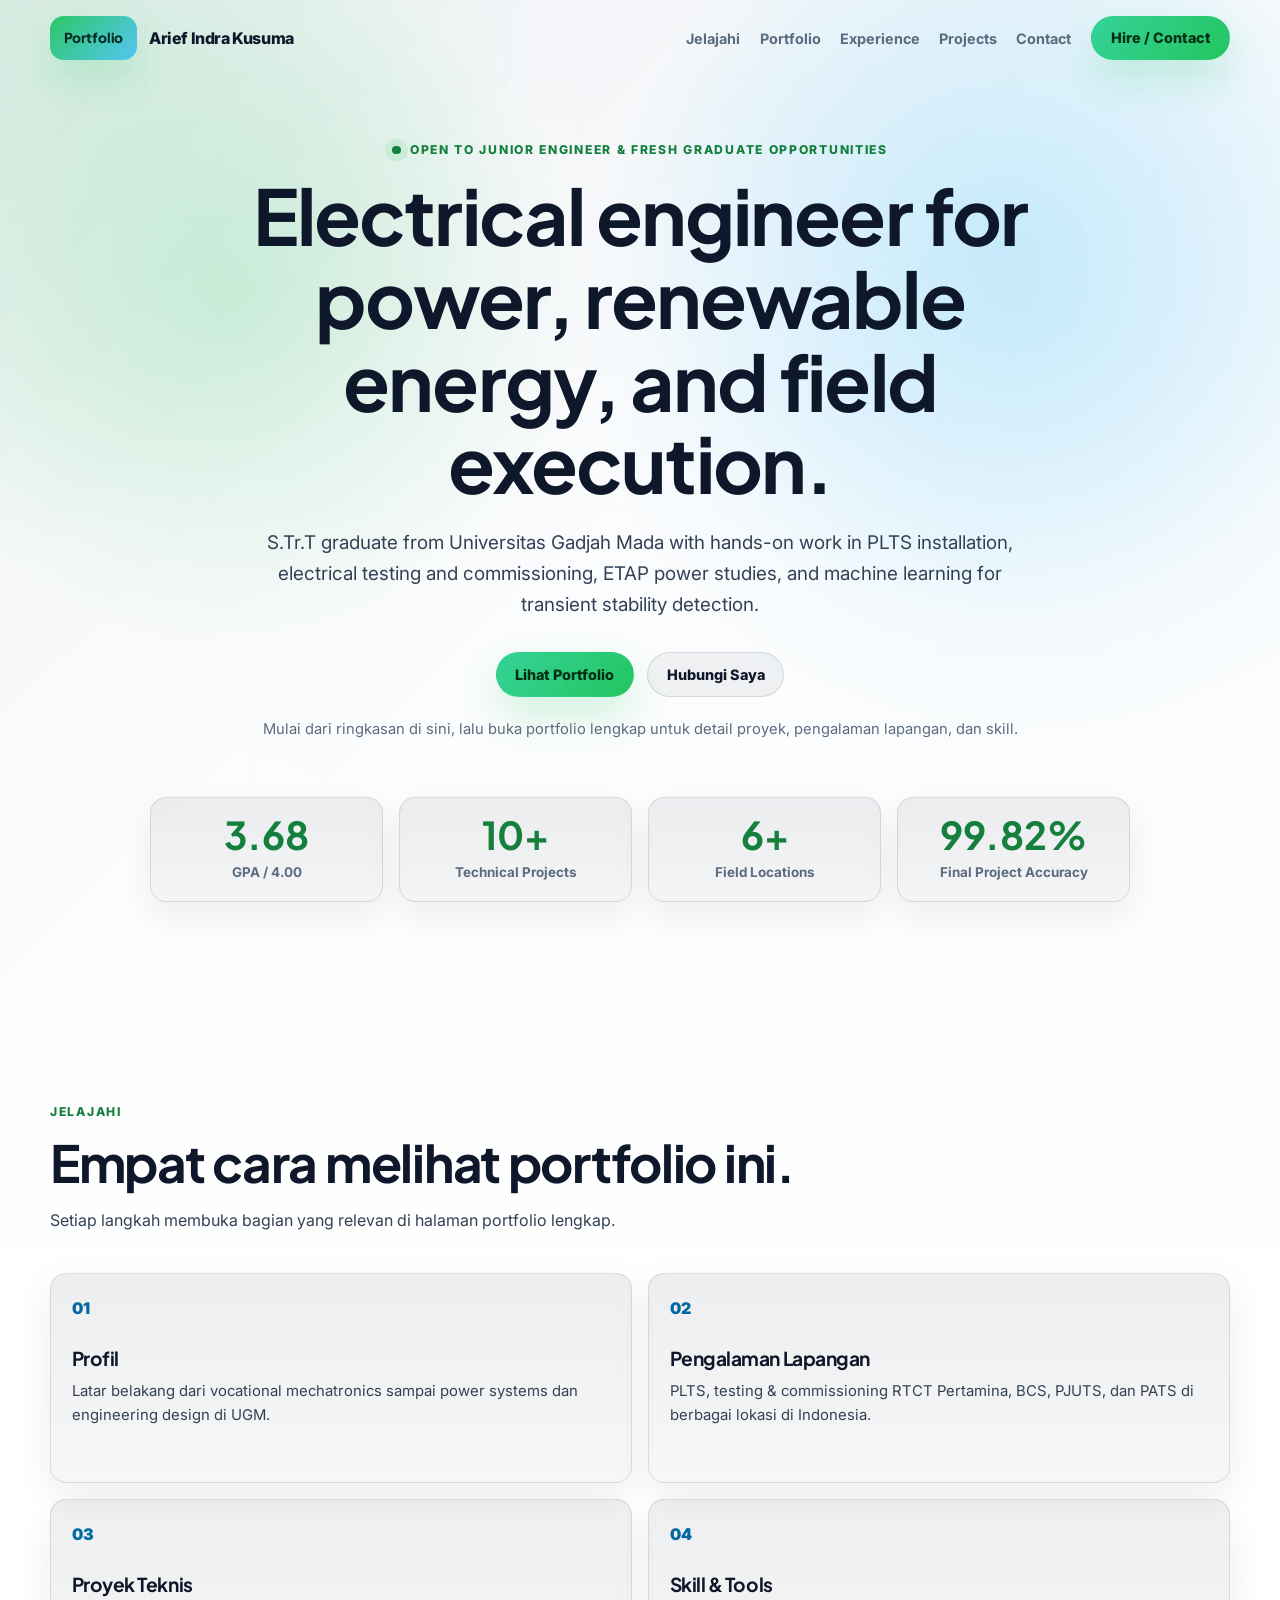
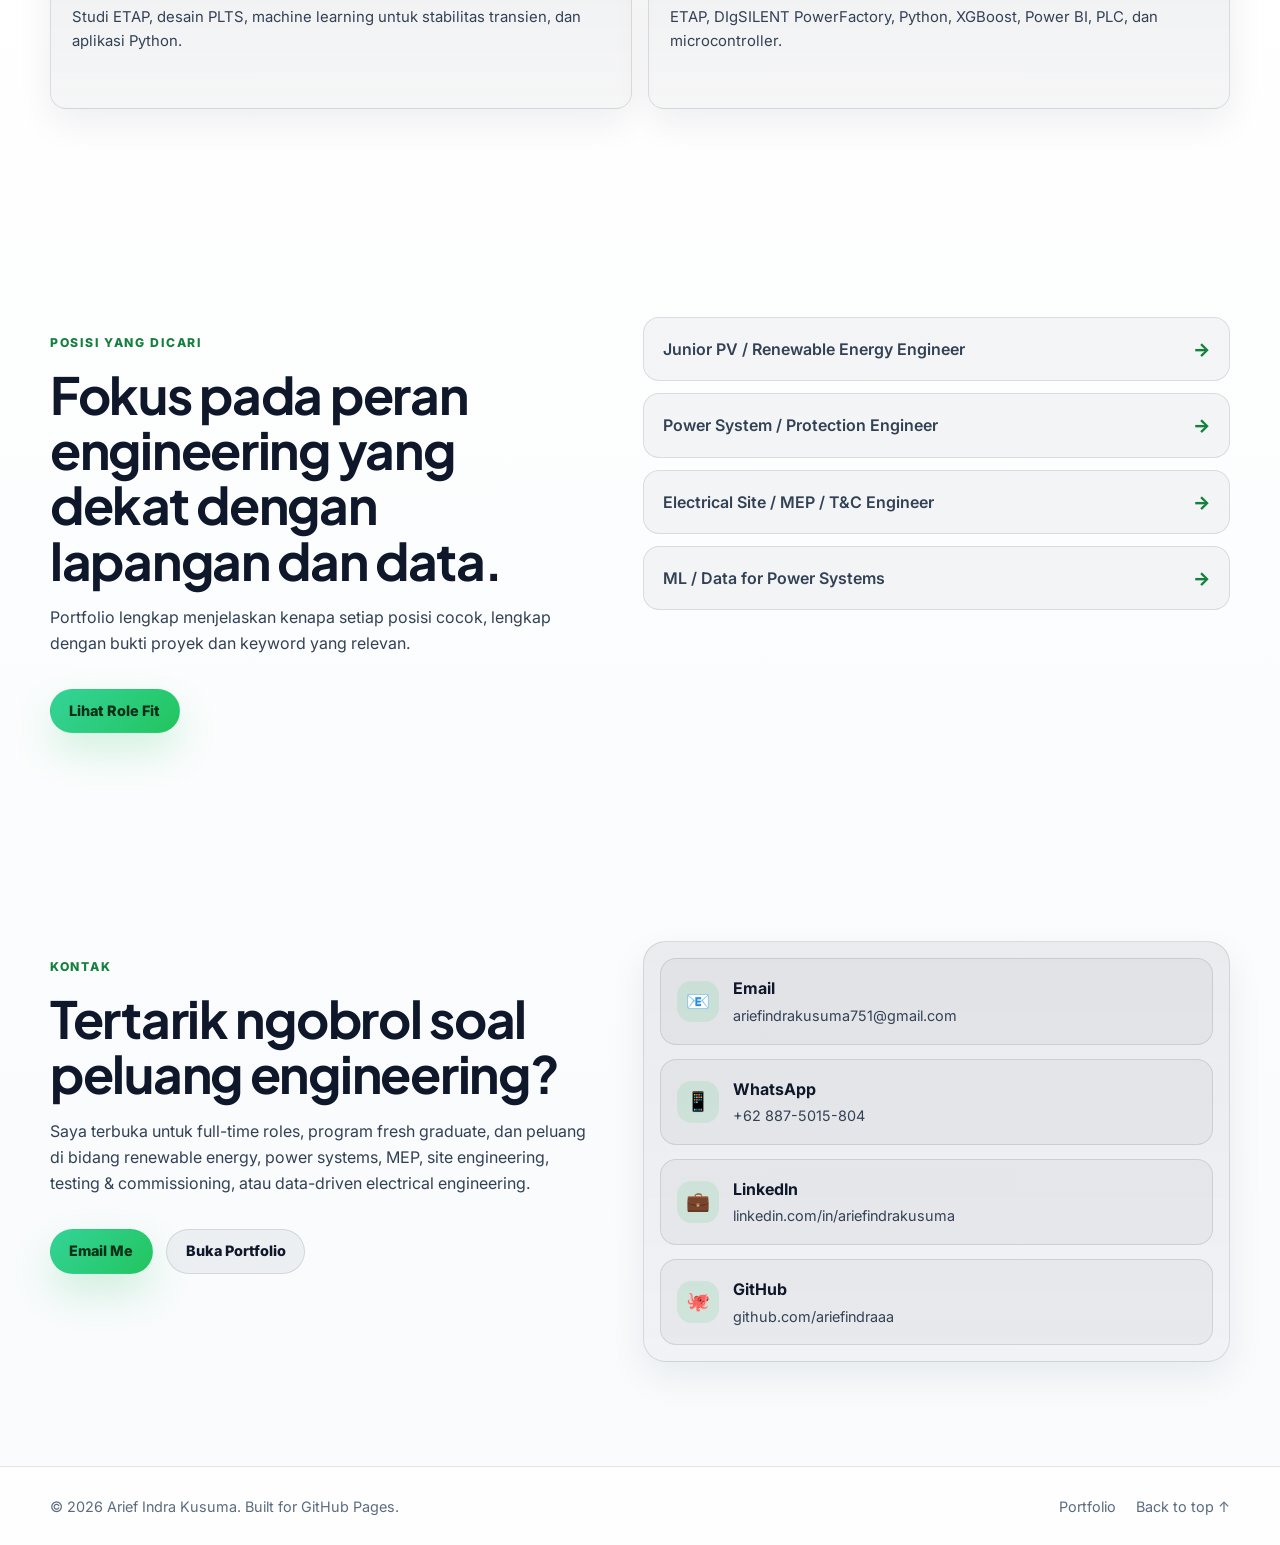
==== commit b6dbb413: "Switch to light theme and replace heading font - Light palette (white/slate surfaces, navy text) for" ====
--- a/index.html
+++ b/index.html
@@ -4,7 +4,7 @@
   <meta charset="UTF-8" />
   <meta name="viewport" content="width=device-width, initial-scale=1.0, viewport-fit=cover" />
   <meta name="description" content="Arief Indra Kusuma — Electrical Engineering Technology graduate from Universitas Gadjah Mada. Start here, then explore the full portfolio on power systems, renewable energy, field commissioning, and machine learning." />
-  <meta name="theme-color" content="#07111f" />
+  <meta name="theme-color" content="#f8fafc" />
   <meta property="og:title" content="Arief Indra Kusuma | Electrical Engineering" />
   <meta property="og:description" content="Power systems, renewable energy EPC, testing & commissioning, and machine learning for electrical engineering." />
   <meta property="og:type" content="website" />
@@ -12,7 +12,7 @@
   <link rel="icon" href="data:image/svg+xml,%3Csvg xmlns='http://www.w3.org/2000/svg' viewBox='0 0 100 100'%3E%3Ctext y='.9em' font-size='88'%3E%E2%9A%A1%3C/text%3E%3C/svg%3E" />
   <link rel="preconnect" href="https://fonts.googleapis.com" />
   <link rel="preconnect" href="https://fonts.gstatic.com" crossorigin />
-  <link href="https://fonts.googleapis.com/css2?family=Inter:wght@400;500;600;700;800&family=Space+Grotesk:wght@600;700&display=swap" rel="stylesheet" />
+  <link href="https://fonts.googleapis.com/css2?family=Inter:wght@400;500;600;700;800&family=Plus+Jakarta+Sans:wght@500;600;700;800&display=swap" rel="stylesheet" />
   <link rel="stylesheet" href="style.css" />
 </head>
 <body>
--- a/style.css
+++ b/style.css
@@ -4,25 +4,29 @@
 */
 
 :root {
-  color-scheme: dark;
-  --bg: #07111f;
-  --bg-2: #0b1728;
-  --surface: rgba(14, 27, 47, 0.78);
-  --surface-strong: #10223a;
-  --surface-soft: rgba(255, 255, 255, 0.045);
-  --border: rgba(226, 232, 240, 0.12);
-  --border-strong: rgba(56, 189, 248, 0.26);
-  --text: #f8fafc;
-  --text-soft: #cbd5e1;
-  --text-muted: #94a3b8;
-  --accent: #22c55e;
-  --accent-2: #38bdf8;
-  --accent-3: #f59e0b;
-  --accent-soft: rgba(34, 197, 94, 0.14);
-  --blue-soft: rgba(56, 189, 248, 0.14);
-  --gold-soft: rgba(245, 158, 11, 0.12);
-  --shadow: 0 24px 80px rgba(0, 0, 0, 0.36);
-  --shadow-soft: 0 18px 48px rgba(2, 6, 23, 0.24);
+  color-scheme: light;
+  --bg: #f8fafc;
+  --bg-2: #eef3f8;
+  --surface: rgba(255, 255, 255, 0.94);
+  --surface-strong: #ffffff;
+  --surface-soft: rgba(15, 23, 42, 0.035);
+  --border: rgba(15, 23, 42, 0.11);
+  --border-strong: rgba(3, 105, 161, 0.3);
+  --text: #0f172a;
+  --text-soft: #334155;
+  --text-muted: #5b6b7f;
+  --accent: #15803d;
+  --accent-2: #0369a1;
+  --accent-3: #b45309;
+  --accent-soft: rgba(21, 128, 61, 0.1);
+  --blue-soft: rgba(3, 105, 161, 0.1);
+  --gold-soft: rgba(180, 83, 9, 0.1);
+  --shadow: 0 24px 60px rgba(15, 23, 42, 0.1);
+  --shadow-soft: 0 14px 36px rgba(15, 23, 42, 0.07);
+  --tint-rgb: 15, 23, 42;
+  --ink-rgb: 255, 255, 255;
+  --font-body: Inter, system-ui, -apple-system, BlinkMacSystemFont, "Segoe UI", sans-serif;
+  --font-display: "Plus Jakarta Sans", Inter, system-ui, sans-serif;
   --radius-sm: 0.75rem;
   --radius-md: 1rem;
   --radius-lg: 1.4rem;
@@ -46,9 +50,9 @@
   background:
     radial-gradient(circle at top left, rgba(34, 197, 94, 0.12), transparent 34rem),
     radial-gradient(circle at 80% 10%, rgba(56, 189, 248, 0.12), transparent 28rem),
-    linear-gradient(180deg, #07111f 0%, #081321 48%, #07111f 100%);
+    linear-gradient(180deg, #f8fafc 0%, #ffffff 48%, #f8fafc 100%);
   color: var(--text);
-  font-family: Inter, system-ui, -apple-system, BlinkMacSystemFont, "Segoe UI", sans-serif;
+  font-family: var(--font-body);
   line-height: 1.65;
   overflow-x: hidden;
 }
@@ -91,7 +95,7 @@
 
 ::selection {
   background: rgba(34, 197, 94, 0.3);
-  color: #fff;
+  color: #0f172a;
 }
 
 .skip-link {
@@ -152,9 +156,9 @@
 h2,
 h3 {
   color: var(--text);
-  font-family: "Space Grotesk", Inter, sans-serif;
+  font-family: var(--font-display);
   line-height: 1.08;
-  letter-spacing: -0.035em;
+  letter-spacing: -0.025em;
 }
 
 h1 {
@@ -188,10 +192,10 @@
 }
 
 .site-header.scrolled {
-  background: rgba(7, 17, 31, 0.86);
+  background: rgba(var(--ink-rgb), 0.86);
   backdrop-filter: blur(18px);
   border-bottom: 1px solid var(--border);
-  box-shadow: 0 14px 40px rgba(2, 6, 23, 0.32);
+  box-shadow: 0 14px 40px rgba(15, 23, 42, 0.1);
 }
 
 .nav {
@@ -220,14 +224,14 @@
   background:
     linear-gradient(135deg, rgba(34, 197, 94, 0.95), rgba(56, 189, 248, 0.82));
   color: #022c22;
-  font-family: "Space Grotesk", sans-serif;
+  font-family: var(--font-display);
   font-weight: 800;
   box-shadow: 0 18px 38px rgba(34, 197, 94, 0.18);
 }
 
 .brand-text {
   font-weight: 800;
-  letter-spacing: -0.04em;
+  letter-spacing: -0.025em;
 }
 
 .nav-menu {
@@ -283,7 +287,7 @@
 
 .btn-secondary {
   color: var(--text);
-  background: rgba(255, 255, 255, 0.05);
+  background: rgba(var(--tint-rgb), 0.05);
   border-color: var(--border);
 }
 
@@ -299,7 +303,7 @@
   height: 2.7rem;
   border: 1px solid var(--border);
   border-radius: 0.85rem;
-  background: rgba(255, 255, 255, 0.05);
+  background: rgba(var(--tint-rgb), 0.05);
   cursor: pointer;
 }
 
@@ -342,7 +346,7 @@
   background:
     radial-gradient(circle at 18% 30%, rgba(34, 197, 94, 0.18), transparent 22rem),
     radial-gradient(circle at 78% 25%, rgba(56, 189, 248, 0.18), transparent 24rem),
-    linear-gradient(135deg, rgba(255, 255, 255, 0.035), transparent 52%);
+    linear-gradient(135deg, rgba(var(--tint-rgb), 0.035), transparent 52%);
 }
 
 .hero-grid {
@@ -379,7 +383,7 @@
   border: 1px solid var(--border);
   border-radius: 999px;
   padding: 0.38rem 0.78rem;
-  background: rgba(255, 255, 255, 0.05);
+  background: rgba(var(--tint-rgb), 0.05);
   color: var(--text-soft);
   font-size: 0.82rem;
   font-weight: 700;
@@ -406,7 +410,7 @@
   border: 1px solid var(--border);
   border-radius: var(--radius-lg);
   background:
-    linear-gradient(180deg, rgba(255, 255, 255, 0.08), rgba(255, 255, 255, 0.035)),
+    linear-gradient(180deg, rgba(var(--tint-rgb), 0.08), rgba(var(--tint-rgb), 0.035)),
     var(--surface);
   box-shadow: var(--shadow);
   overflow: hidden;
@@ -428,7 +432,7 @@
 
 .portrait-card::after {
   inset: 1rem;
-  border: 1px solid rgba(255, 255, 255, 0.08);
+  border: 1px solid rgba(var(--tint-rgb), 0.08);
   border-radius: calc(var(--radius-lg) - 0.4rem);
   pointer-events: none;
 }
@@ -453,12 +457,12 @@
   border: 1px solid rgba(34, 197, 94, 0.38);
   background:
     linear-gradient(135deg, rgba(34, 197, 94, 0.2), rgba(56, 189, 248, 0.16)),
-    #091a2e;
+    var(--surface-strong);
   color: var(--text);
-  font-family: "Space Grotesk", sans-serif;
+  font-family: var(--font-display);
   font-size: 4.3rem;
   font-weight: 800;
-  box-shadow: inset 0 0 42px rgba(34, 197, 94, 0.12), 0 24px 72px rgba(2, 6, 23, 0.42);
+  box-shadow: inset 0 0 42px rgba(34, 197, 94, 0.12), 0 24px 72px rgba(15, 23, 42, 0.12);
 }
 
 .availability-card {
@@ -473,7 +477,7 @@
   border: 1px solid rgba(34, 197, 94, 0.24);
   border-radius: 1rem;
   padding: 0.9rem 1rem;
-  background: rgba(7, 17, 31, 0.76);
+  background: rgba(var(--ink-rgb), 0.76);
   backdrop-filter: blur(18px);
   color: var(--text-soft);
   font-size: 0.88rem;
@@ -506,7 +510,7 @@
 .contact-card,
 .contact-note {
   border: 1px solid var(--border);
-  background: linear-gradient(180deg, rgba(255, 255, 255, 0.072), rgba(255, 255, 255, 0.035));
+  background: linear-gradient(180deg, rgba(var(--tint-rgb), 0.072), rgba(var(--tint-rgb), 0.035));
   box-shadow: var(--shadow-soft);
 }
 
@@ -518,7 +522,7 @@
 .metric-card strong {
   display: block;
   color: var(--accent);
-  font-family: "Space Grotesk", sans-serif;
+  font-family: var(--font-display);
   font-size: clamp(1.65rem, 4vw, 2.4rem);
   line-height: 1;
 }
@@ -535,7 +539,7 @@
 .profile-section,
 .projects-section,
 .education-section {
-  background: rgba(255, 255, 255, 0.025);
+  background: rgba(var(--tint-rgb), 0.025);
 }
 
 .two-col,
@@ -612,7 +616,7 @@
   border-color: rgba(34, 197, 94, 0.34);
   background:
     radial-gradient(circle at top left, rgba(34, 197, 94, 0.15), transparent 18rem),
-    linear-gradient(180deg, rgba(255, 255, 255, 0.08), rgba(255, 255, 255, 0.035));
+    linear-gradient(180deg, rgba(var(--tint-rgb), 0.08), rgba(var(--tint-rgb), 0.035));
 }
 
 .role-topline {
@@ -710,7 +714,7 @@
   border: 1px solid var(--border);
   border-radius: 999px;
   padding: 0.25rem 0.7rem;
-  background: rgba(255, 255, 255, 0.045);
+  background: rgba(var(--tint-rgb), 0.045);
   color: var(--text-muted);
   font-size: 0.77rem;
   font-weight: 800;
@@ -739,7 +743,7 @@
   border: 1px solid var(--border);
   border-radius: 999px;
   padding: 0.62rem 0.95rem;
-  background: rgba(255, 255, 255, 0.05);
+  background: rgba(var(--tint-rgb), 0.05);
   color: var(--text-soft);
   font: inherit;
   font-size: 0.86rem;
@@ -781,7 +785,7 @@
   place-items: center;
   background:
     radial-gradient(circle at center, rgba(56, 189, 248, 0.16), transparent 58%),
-    linear-gradient(135deg, rgba(34, 197, 94, 0.12), rgba(255, 255, 255, 0.035));
+    linear-gradient(135deg, rgba(34, 197, 94, 0.12), rgba(var(--tint-rgb), 0.035));
   border-bottom: 1px solid var(--border);
 }
 
@@ -790,9 +794,9 @@
   height: 4.5rem;
   display: grid;
   place-items: center;
-  border: 1px solid rgba(255, 255, 255, 0.12);
+  border: 1px solid rgba(var(--tint-rgb), 0.12);
   border-radius: 1.35rem;
-  background: rgba(7, 17, 31, 0.58);
+  background: rgba(var(--ink-rgb), 0.58);
   font-size: 2.15rem;
   box-shadow: inset 0 0 24px rgba(56, 189, 248, 0.08);
 }
@@ -901,7 +905,7 @@
   place-items: center;
   flex: 0 0 auto;
   border-radius: 0.85rem;
-  background: rgba(255, 255, 255, 0.06);
+  background: rgba(var(--tint-rgb), 0.06);
   font-size: 1.25rem;
 }
 
@@ -929,7 +933,7 @@
   border: 1px solid var(--border);
   border-radius: var(--radius-md);
   padding: 1rem;
-  background: rgba(255, 255, 255, 0.035);
+  background: rgba(var(--tint-rgb), 0.035);
   text-decoration: none;
   transition: transform 0.2s ease, border-color 0.2s ease, background 0.2s ease;
 }
@@ -960,7 +964,7 @@
   padding: 1rem;
   background:
     radial-gradient(circle at top left, var(--gold-soft), transparent 18rem),
-    rgba(255, 255, 255, 0.035);
+    rgba(var(--tint-rgb), 0.035);
 }
 
 .contact-note strong {
@@ -968,14 +972,14 @@
 }
 
 .contact-note code {
-  color: #fde68a;
+  color: #92400e;
   font-size: 0.85em;
 }
 
 /* Footer */
 .site-footer {
   border-top: 1px solid var(--border);
-  background: rgba(7, 17, 31, 0.78);
+  background: rgba(var(--ink-rgb), 0.78);
   padding: 1.7rem 0;
 }
 
@@ -1008,7 +1012,7 @@
   place-items: center;
   border: 1px solid rgba(34, 197, 94, 0.28);
   border-radius: 999px;
-  background: rgba(7, 17, 31, 0.78);
+  background: rgba(var(--ink-rgb), 0.78);
   color: var(--text);
   backdrop-filter: blur(12px);
   cursor: pointer;
@@ -1105,7 +1109,7 @@
     border: 1px solid var(--border);
     border-radius: 1.2rem;
     padding: 0.7rem;
-    background: rgba(7, 17, 31, 0.96);
+    background: rgba(var(--ink-rgb), 0.96);
     box-shadow: var(--shadow);
     backdrop-filter: blur(18px);
     transform: translateY(-12px);
@@ -1129,7 +1133,7 @@
 
   .nav-menu a:hover,
   .nav-menu a.active {
-    background: rgba(255, 255, 255, 0.06);
+    background: rgba(var(--tint-rgb), 0.06);
   }
 
   .nav-action {
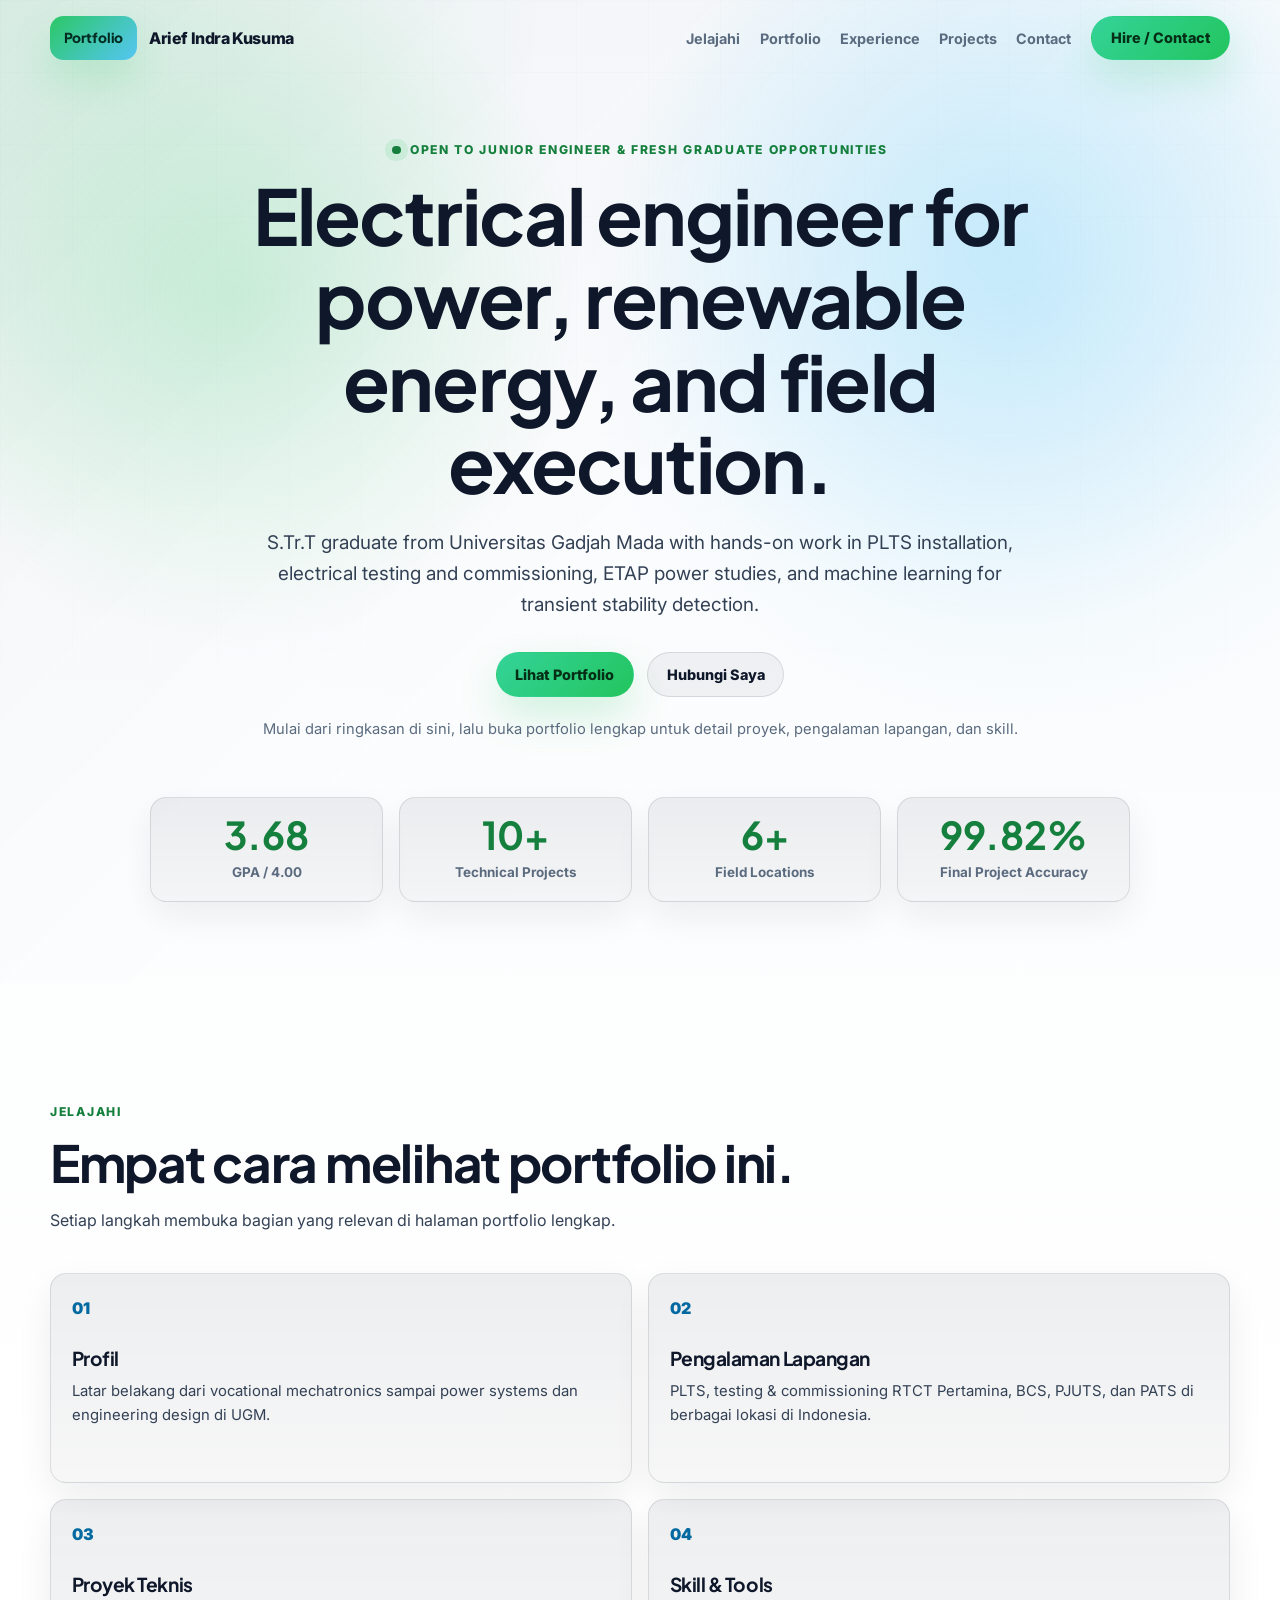
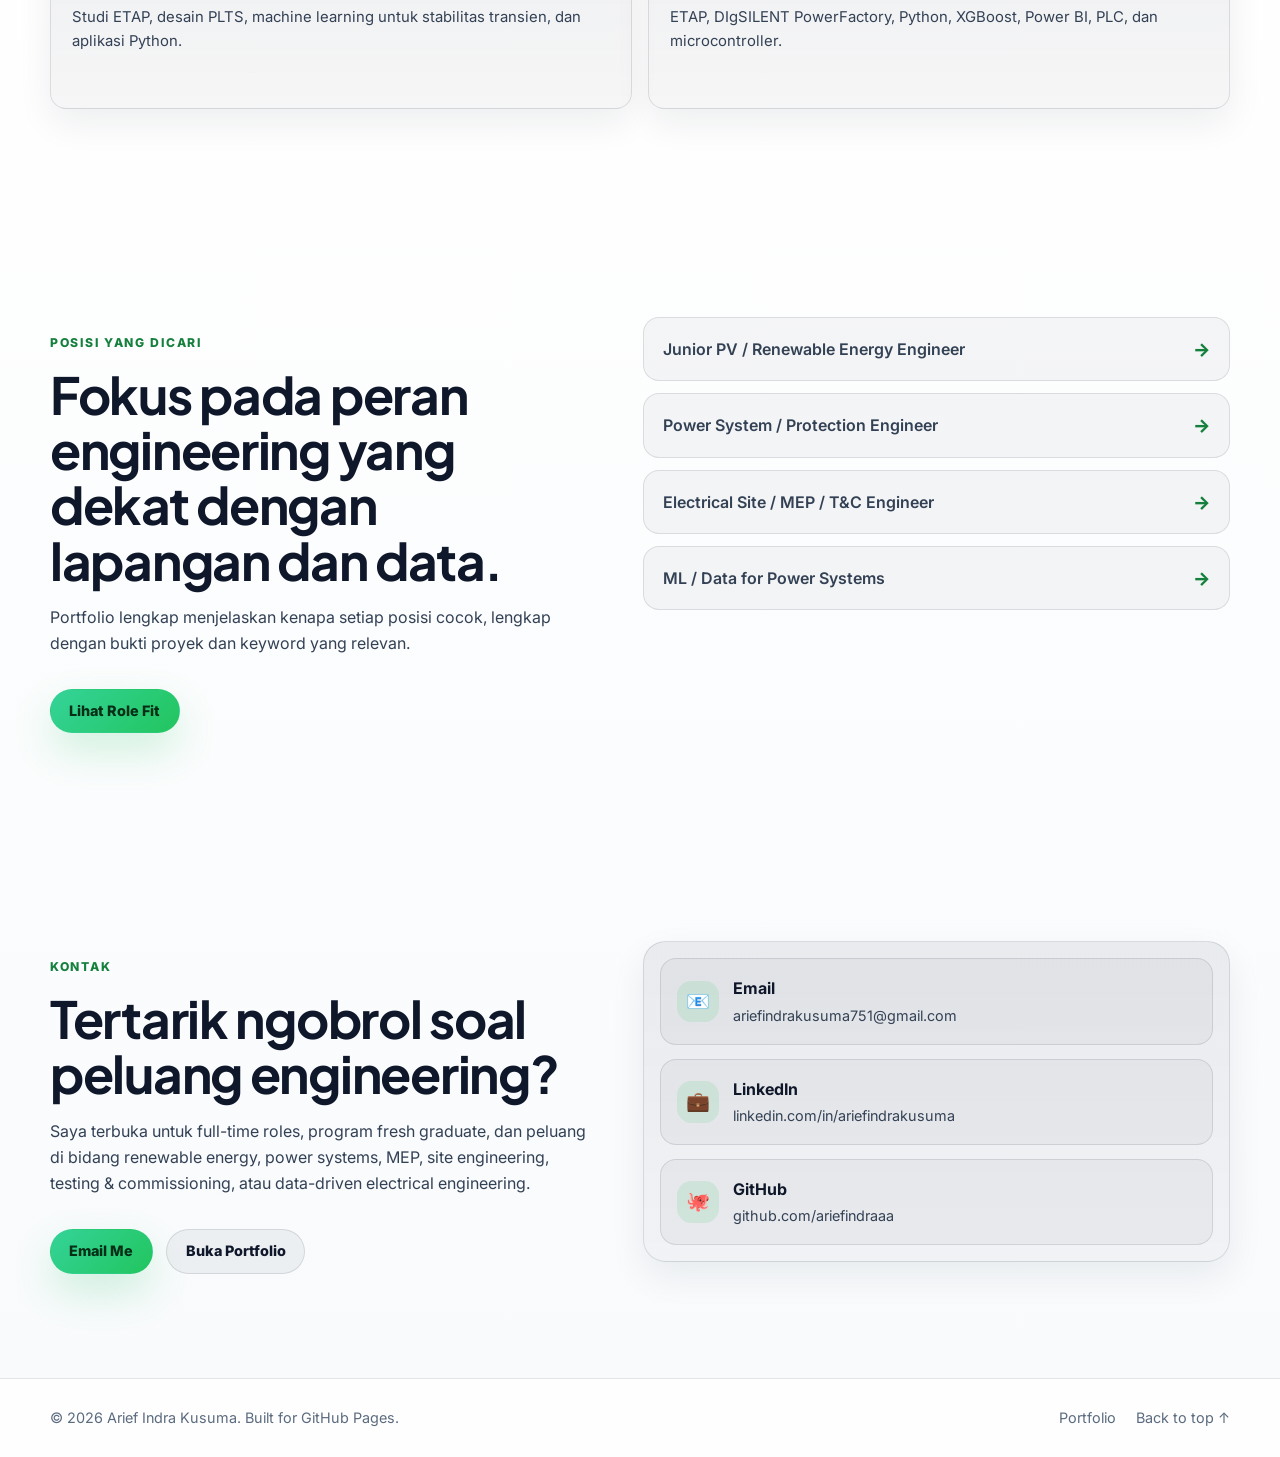
==== commit e6bce12d: "Align portfolio content with profile briefing and fix layout issues Content - Experience, projects, " ====
--- a/index.html
+++ b/index.html
@@ -3,7 +3,7 @@
 <head>
   <meta charset="UTF-8" />
   <meta name="viewport" content="width=device-width, initial-scale=1.0, viewport-fit=cover" />
-  <meta name="description" content="Arief Indra Kusuma — Electrical Engineering Technology graduate from Universitas Gadjah Mada. Start here, then explore the full portfolio on power systems, renewable energy, field commissioning, and machine learning." />
+  <meta name="description" content="Arief Indra Kusuma, Electrical Engineering Technology graduate from Universitas Gadjah Mada. Start here, then explore the full portfolio on power systems, renewable energy, field commissioning, and machine learning." />
   <meta name="theme-color" content="#f8fafc" />
   <meta property="og:title" content="Arief Indra Kusuma | Electrical Engineering" />
   <meta property="og:description" content="Power systems, renewable energy EPC, testing & commissioning, and machine learning for electrical engineering." />
@@ -146,10 +146,6 @@
             <span>📧</span>
             <div><strong>Email</strong><p>ariefindrakusuma751@gmail.com</p></div>
           </a>
-          <a href="https://wa.me/628875015804" target="_blank" rel="noreferrer">
-            <span>📱</span>
-            <div><strong>WhatsApp</strong><p>+62 887-5015-804</p></div>
-          </a>
           <a href="https://www.linkedin.com/in/ariefindrakusuma/" target="_blank" rel="noreferrer">
             <span>💼</span>
             <div><strong>LinkedIn</strong><p>linkedin.com/in/ariefindrakusuma</p></div>
--- a/style.css
+++ b/style.css
@@ -1360,3 +1360,49 @@
   }
 
 }
+
+/* Navigation: switch to the hamburger menu up to 1200px.
+   The portfolio menu has eight items plus the brand and CTA, which overflow on mid-size desktops. */
+@media (max-width: 1200px) {
+  .nav-toggle {
+    display: block;
+  }
+
+  .nav-menu {
+    position: fixed;
+    top: var(--header-height);
+    left: 1rem;
+    right: 1rem;
+    display: grid;
+    gap: 0.25rem;
+    max-height: calc(100vh - var(--header-height) - 2rem);
+    overflow-y: auto;
+    border: 1px solid var(--border);
+    border-radius: 1.2rem;
+    padding: 0.7rem;
+    background: rgba(var(--ink-rgb), 0.96);
+    box-shadow: var(--shadow);
+    backdrop-filter: blur(18px);
+    transform: translateY(-12px);
+    opacity: 0;
+    pointer-events: none;
+    transition: transform 0.2s ease, opacity 0.2s ease;
+  }
+
+  .nav-menu.open {
+    transform: translateY(0);
+    opacity: 1;
+    pointer-events: auto;
+  }
+
+  .nav-menu a {
+    display: block;
+    border-radius: 0.85rem;
+    padding: 0.85rem 1rem;
+    color: var(--text-soft);
+  }
+
+  .nav-action {
+    display: none;
+  }
+}
